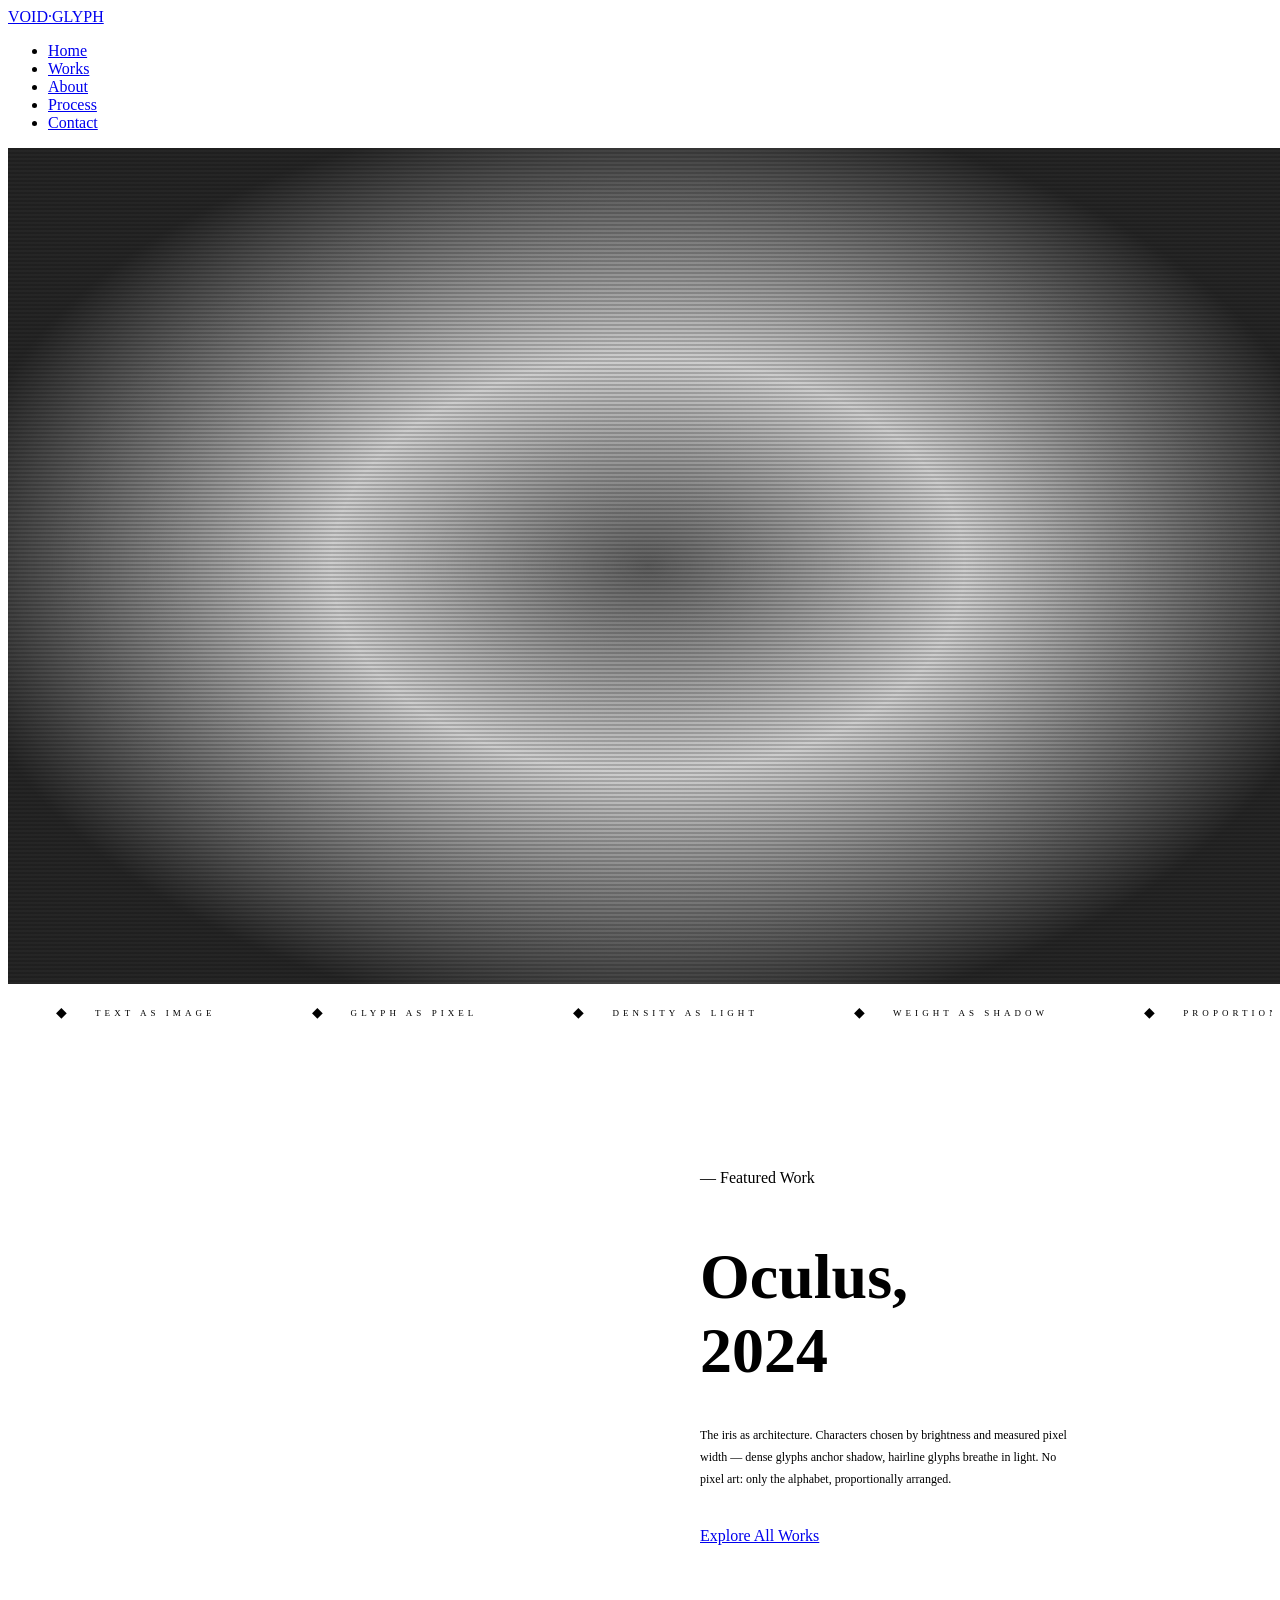
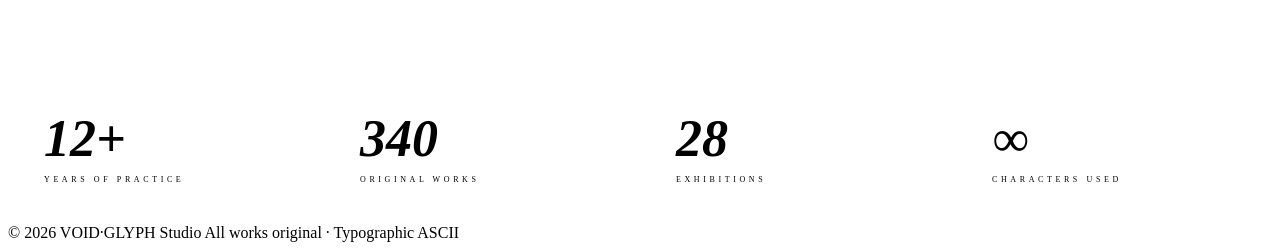
==== index.html @ e3c10da8 "feat: implement homepage with core Typographic-ASCII interface and entry point" ====
<!DOCTYPE html>
<html lang="en">
<head>
<meta charset="UTF-8">
<meta name="viewport" content="width=device-width, initial-scale=1.0">
<title>VOID∙GLYPH — Typographic ASCII Art</title>
<link rel="stylesheet" href="css/design.css">
<style>
/* ── Hero ─────────────────────────────────────────── */
#hero {
  position: relative;
  width: 100vw;
  height: calc(100vh - 64px);
  overflow: hidden;
  display: flex;
  align-items: center;
  justify-content: center;
}

#eye-canvas {
  position: absolute;
  inset: 0;
  font-size: 10.5px;
  line-height: 1.19;
  letter-spacing: 0.4px;
  color: #ccc6bb;
  opacity: 0;
  transition: opacity 1.4s ease;
  display: flex;
  align-items: flex-start;
  justify-content: flex-start;
  overflow: hidden;
}
#eye-canvas.ready { opacity: 1; }

/* Radial vignette so centre stays dark for text */
.vignette {
  position: absolute;
  inset: 0;
  background: radial-gradient(ellipse 55% 55% at 50% 50%,
    rgba(7,7,7,0.65) 0%,
    rgba(7,7,7,0.20) 45%,
    rgba(7,7,7,0.88) 100%);
  pointer-events: none;
  z-index: 2;
}

/* thin scan-line overlay for texture */
.scanlines {
  position: absolute;
  inset: 0;
  background: repeating-linear-gradient(
    0deg,
    transparent,
    transparent 2px,
    rgba(0,0,0,0.18) 2px,
    rgba(0,0,0,0.18) 4px
  );
  pointer-events: none;
  z-index: 3;
  mix-blend-mode: multiply;
}

.hero-overlay {
  position: relative;
  z-index: 10;
  text-align: center;
  pointer-events: none;
  padding: 0 24px;
}

.hero-eyebrow {
  font-size: 9px;
  letter-spacing: 0.6em;
  color: var(--accent);
  text-transform: uppercase;
  display: block;
  margin-bottom: 20px;
  opacity: 0;
  animation: fadeUp 0.9s 0.8s var(--ease-out) forwards;
}

.hero-title {
  font-family: var(--font-display);
  font-size: clamp(60px, 12vw, 148px);
  font-weight: 700;
  font-style: italic;
  color: var(--bright);
  line-height: 0.88;
  letter-spacing: -0.03em;
  opacity: 0;
  animation: fadeUp 1s 1s var(--ease-out) forwards;
  text-shadow: 0 0 80px rgba(191,170,136,0.2);
}

.hero-title em {
  font-weight: 300;
  color: var(--fg-muted);
}

.hero-rule {
  width: 1px;
  height: 48px;
  background: linear-gradient(to bottom, var(--accent), transparent);
  margin: 28px auto;
  opacity: 0;
  animation: fadeUp 0.8s 1.3s var(--ease-out) forwards;
}

.hero-sub {
  font-size: 9px;
  letter-spacing: 0.45em;
  color: var(--fg-dim);
  text-transform: uppercase;
  opacity: 0;
  animation: fadeUp 0.8s 1.4s var(--ease-out) forwards;
}

.hero-cta {
  margin-top: 40px;
  display: flex;
  gap: 16px;
  justify-content: center;
  pointer-events: all;
  opacity: 0;
  animation: fadeUp 0.8s 1.6s var(--ease-out) forwards;
}

/* scroll indicator */
.scroll-cue {
  position: absolute;
  bottom: 32px;
  left: 50%;
  transform: translateX(-50%);
  z-index: 10;
  display: flex;
  flex-direction: column;
  align-items: center;
  gap: 10px;
  opacity: 0;
  animation: fadeUp 0.8s 2.2s ease forwards;
}
.scroll-cue span {
  font-size: 8px;
  letter-spacing: 0.5em;
  color: var(--fg-dim);
  text-transform: uppercase;
}
.scroll-bar {
  width: 1px;
  height: 44px;
  background: linear-gradient(to bottom, var(--accent), transparent);
  animation: scrollPulse 2.2s infinite;
}
@keyframes scrollPulse {
  0%,100% { transform: scaleY(1); opacity: 0.5; }
  50% { transform: scaleY(1.3); opacity: 1; }
}

/* ── Manifesto strip ──────────────────────────────────── */
#manifesto {
  border-top: var(--border);
  border-bottom: var(--border);
  padding: 0;
  overflow: hidden;
  position: relative;
}
.marquee-wrap {
  display: flex;
  width: max-content;
  animation: marquee 28s linear infinite;
}
.marquee-wrap:hover { animation-play-state: paused; }
.marquee-item {
  white-space: nowrap;
  padding: 20px 48px;
  font-size: 9px;
  letter-spacing: 0.45em;
  color: var(--fg-dim);
  text-transform: uppercase;
  border-right: var(--border);
  display: flex;
  align-items: center;
  gap: 24px;
}
.marquee-dot { color: var(--red); font-size: 14px; }
@keyframes marquee {
  from { transform: translateX(0); }
  to   { transform: translateX(-50%); }
}

/* ── Featured preview ─────────────────────────────────── */
#featured {
  padding: 80px 48px;
  display: grid;
  grid-template-columns: 1fr 1fr;
  gap: 0;
  border-bottom: var(--border);
}
.featured-art {
  border-right: var(--border);
  padding: 48px;
  display: flex;
  align-items: center;
  justify-content: center;
  background: var(--bg2);
}
#feature-canvas {
  font-size: 7.5px;
  line-height: 1.16;
  letter-spacing: 0.6px;
  color: var(--fg);
  max-height: 420px;
  overflow: hidden;
}
.featured-content {
  padding: 48px 60px;
  display: flex;
  flex-direction: column;
  justify-content: center;
}
.featured-content .display {
  font-size: clamp(36px, 5vw, 64px);
  margin-bottom: 24px;
}
.featured-content p {
  font-size: 12px;
  line-height: 1.85;
  color: var(--fg-muted);
  max-width: 380px;
  margin-bottom: 36px;
}

/* ── Stats row ────────────────────────────────────────── */
#stats {
  display: grid;
  grid-template-columns: repeat(4, 1fr);
  border-bottom: var(--border);
}
.stat-cell {
  padding: 40px 36px;
  border-right: var(--border);
}
.stat-cell:last-child { border-right: none; }
.stat-num {
  font-family: var(--font-display);
  font-size: 52px;
  font-style: italic;
  font-weight: 700;
  color: var(--bright);
  display: block;
  line-height: 1;
}
.stat-lbl {
  font-size: 8px;
  letter-spacing: 0.45em;
  color: var(--fg-dim);
  text-transform: uppercase;
  display: block;
  margin-top: 10px;
}

/* ── Responsive ───────────────────────────────────────── */
@media (max-width: 900px) {
  #featured { grid-template-columns: 1fr; }
  .featured-art { border-right: none; border-bottom: var(--border); }
  .featured-content { padding: 40px 32px; }
  #stats { grid-template-columns: repeat(2, 1fr); }
  .stat-cell:nth-child(2) { border-right: none; }
}
@media (max-width: 480px) {
  .hero-cta { flex-direction: column; align-items: center; }
  #stats { grid-template-columns: 1fr 1fr; }
}
</style>
</head>
<body>

<!-- Cursor -->
<div id="cursor"></div>
<div id="cursor-trail"></div>

<!-- Nav -->
<nav id="nav">
  <a href="index.html" class="nav-logo">
    <div class="nav-logo-dot"></div>
    VOID∙GLYPH
  </a>
  <ul class="nav-links">
    <li><a href="index.html">Home</a></li>
    <li><a href="works.html">Works</a></li>
    <li><a href="about.html">About</a></li>
    <li><a href="process.html">Process</a></li>
    <li><a href="contact.html">Contact</a></li>
  </ul>
  <span class="nav-page-indicator" id="nav-indicator"></span>
</nav>

<div class="page-wrap">

  <!-- HERO -->
  <section id="hero">
    <pre id="eye-canvas" class="ascii-render"></pre>
    <div class="vignette"></div>
    <div class="scanlines"></div>

    <div class="hero-overlay">
      <span class="hero-eyebrow">Typographic ASCII Art Studio — Est. 2012</span>
      <h1 class="hero-title">
        Where<br>
        <em>Type</em><br>
        Sees
      </h1>
      <div class="hero-rule"></div>
      <div class="hero-sub">Proportional glyphs · Variable weight · Living text</div>
      <div class="hero-cta">
        <a href="works.html" class="btn"><span>View Works</span></a>
        <a href="about.html" class="btn"><span>About Artist</span></a>
      </div>
    </div>

    <div class="scroll-cue">
      <span>Scroll</span>
      <div class="scroll-bar"></div>
    </div>
  </section>

  <!-- MARQUEE -->
  <div id="manifesto" aria-hidden="true">
    <div class="marquee-wrap">
      <!-- duplicated for seamless loop -->
      <div class="marquee-item"><span class="marquee-dot">◆</span> Text as Image</div>
      <div class="marquee-item"><span class="marquee-dot">◆</span> Glyph as Pixel</div>
      <div class="marquee-item"><span class="marquee-dot">◆</span> Density as Light</div>
      <div class="marquee-item"><span class="marquee-dot">◆</span> Weight as Shadow</div>
      <div class="marquee-item"><span class="marquee-dot">◆</span> Proportion as Precision</div>
      <div class="marquee-item"><span class="marquee-dot">◆</span> Language as Form</div>
      <div class="marquee-item"><span class="marquee-dot">◆</span> Text as Image</div>
      <div class="marquee-item"><span class="marquee-dot">◆</span> Glyph as Pixel</div>
      <div class="marquee-item"><span class="marquee-dot">◆</span> Density as Light</div>
      <div class="marquee-item"><span class="marquee-dot">◆</span> Weight as Shadow</div>
      <div class="marquee-item"><span class="marquee-dot">◆</span> Proportion as Precision</div>
      <div class="marquee-item"><span class="marquee-dot">◆</span> Language as Form</div>
    </div>
  </div>

  <!-- FEATURED WORK -->
  <section id="featured">
    <div class="featured-art fade-up">
      <pre id="feature-canvas" class="ascii-render"></pre>
    </div>
    <div class="featured-content fade-up">
      <span class="label">— Featured Work</span>
      <h2 class="display">Oculus,<br>2024</h2>
      <p>The iris as architecture. Characters chosen by brightness and measured pixel width — dense glyphs anchor shadow, hairline glyphs breathe in light. No pixel art: only the alphabet, proportionally arranged.</p>
      <a href="works.html" class="btn"><span>Explore All Works</span></a>
    </div>
  </section>

  <!-- STATS -->
  <div id="stats">
    <div class="stat-cell fade-up">
      <span class="stat-num">12+</span>
      <span class="stat-lbl">Years of Practice</span>
    </div>
    <div class="stat-cell fade-up" style="animation-delay:0.1s">
      <span class="stat-num">340</span>
      <span class="stat-lbl">Original Works</span>
    </div>
    <div class="stat-cell fade-up" style="animation-delay:0.2s">
      <span class="stat-num">28</span>
      <span class="stat-lbl">Exhibitions</span>
    </div>
    <div class="stat-cell fade-up" style="animation-delay:0.3s">
      <span class="stat-num">∞</span>
      <span class="stat-lbl">Characters Used</span>
    </div>
  </div>

  <!-- Footer -->
  <footer id="footer">
    <span>© 2026 VOID∙GLYPH Studio</span>
    <span>All works original · Typographic ASCII</span>
  </footer>

</div><!-- /page-wrap -->

<script src="js/ascii-engine.js"></script>
<script src="js/shared.js"></script>
<script>
// ── Hero eye ──────────────────────────────────────────────
(function() {
  const el = document.getElementById('eye-canvas');
  const CW = 8.9, CH = 12.5; // approx char cell in px at 10.5px IBM Plex Mono
  let cols, rows, stopFn;

  function resize() {
    cols = Math.ceil(window.innerWidth / CW);
    rows = Math.ceil((window.innerHeight - 64) / CH);
  }
  resize();

  // start when page is ready
  requestAnimationFrame(() => {
    el.classList.add('ready');
    stopFn = ASCII.animate(el, ASCII.sceneEye, cols, rows, 0.9);
  });

  let resizeT;
  window.addEventListener('resize', () => {
    clearTimeout(resizeT);
    resizeT = setTimeout(() => {
      if (stopFn) stopFn();
      resize();
      stopFn = ASCII.animate(el, ASCII.sceneEye, cols, rows, 0.9);
    }, 200);
  });

  // pause when scrolled away
  const obs = new IntersectionObserver(([e]) => {
    if (!e.isIntersecting && stopFn) { stopFn(); stopFn=null; }
    else if (e.isIntersecting && !stopFn) {
      stopFn = ASCII.animate(el, ASCII.sceneEye, cols, rows, 0.9);
    }
  }, { threshold: 0.05 });
  obs.observe(document.getElementById('hero'));
})();

// ── Featured preview (static, cascade) ───────────────────
(function() {
  const el = document.getElementById('feature-canvas');
  ASCII.whenVisible(el, () => {
    ASCII.animate(el, ASCII.sceneEye, 52, 34, 0.8);
  });
})();
</script>
</body>
</html>
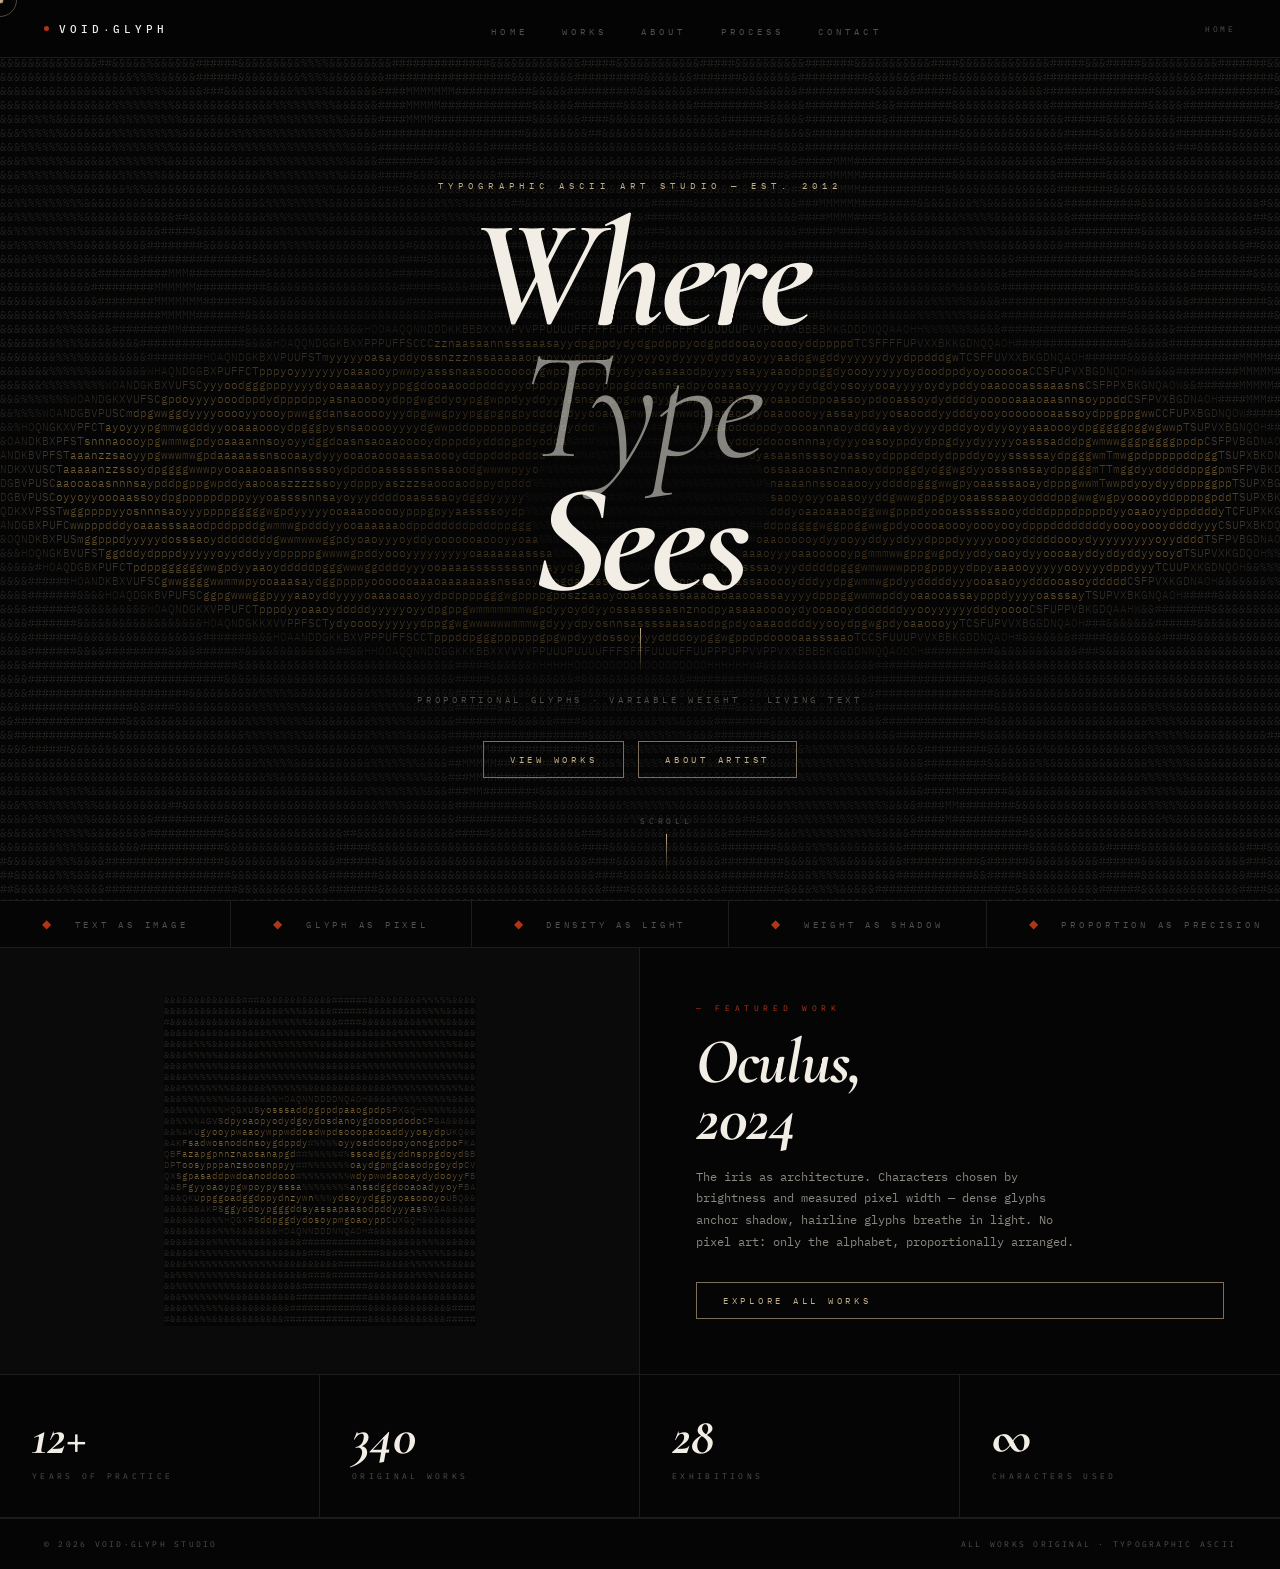
==== commit f4d03df2: "The new version renders ASCII art directly onto HTML5 Canvas using ctx.fillText() per character." ====
--- a/index.html
+++ b/index.html
@@ -3,436 +3,1350 @@
 <head>
 <meta charset="UTF-8">
 <meta name="viewport" content="width=device-width, initial-scale=1.0">
-<title>VOID∙GLYPH — Typographic ASCII Art</title>
-<link rel="stylesheet" href="css/design.css">
+<title>VOID∙GLYPH — Where Type Sees</title>
+<link rel="preconnect" href="https://fonts.googleapis.com">
+<link rel="stylesheet" href="https://fonts.googleapis.com/css2?family=Cormorant+Garamond:ital,wght@0,300;0,400;0,600;0,700;1,300;1,400;1,600;1,700&family=IBM+Plex+Mono:ital,wght@0,300;0,400;0,500;1,300;1,400&display=swap">
+
 <style>
-/* ── Hero ─────────────────────────────────────────── */
+/* ══════════════════════════════════════════════
+   DESIGN TOKENS
+══════════════════════════════════════════════ */
+:root {
+  --bg:        #050505;
+  --bg2:       #0a0a0a;
+  --fg:        #e0dbd0;
+  --fg-dim:    #52504c;
+  --fg-muted:  #8c8880;
+  --accent:    #c4af8c;
+  --accent2:   #7c6e58;
+  --bright:    #f2ede5;
+  --red:       #b03418;
+  --border:    1px solid #1c1c1c;
+  --ease:      cubic-bezier(0.16,1,0.3,1);
+  --font-d:    'Cormorant Garamond', Georgia, serif;
+  --font-m:    'IBM Plex Mono', 'Courier New', monospace;
+}
+
+/* ══════════════════════════════════════════════
+   RESET
+══════════════════════════════════════════════ */
+*, *::before, *::after { margin:0; padding:0; box-sizing:border-box; }
+html { font-size:16px; scroll-behavior:smooth; }
+body {
+  background: var(--bg);
+  color: var(--fg);
+  font-family: var(--font-m);
+  overflow-x: hidden;
+  cursor: none;
+  -webkit-font-smoothing: antialiased;
+}
+a { color:inherit; text-decoration:none; }
+::selection { background:var(--accent2); color:var(--bright); }
+::-webkit-scrollbar { width:2px; }
+::-webkit-scrollbar-thumb { background:var(--fg-dim); }
+
+/* ══════════════════════════════════════════════
+   CURSOR
+══════════════════════════════════════════════ */
+#cur {
+  position: fixed; z-index:9999;
+  width:7px; height:7px;
+  background: var(--accent);
+  border-radius:50%;
+  pointer-events:none;
+  transform:translate(-50%,-50%);
+  mix-blend-mode: difference;
+  transition: width .18s var(--ease), height .18s var(--ease);
+}
+#cur.big { width:30px; height:30px; }
+#cur-ring {
+  position:fixed; z-index:9998;
+  width:34px; height:34px;
+  border:1px solid rgba(196,175,140,.4);
+  border-radius:50%;
+  pointer-events:none;
+  transform:translate(-50%,-50%);
+}
+
+/* ══════════════════════════════════════════════
+   NAVIGATION
+══════════════════════════════════════════════ */
+#nav {
+  position: fixed; top:0; left:0; right:0; z-index:200;
+  height: 58px;
+  display: flex; align-items:center; justify-content:space-between;
+  padding: 0 44px;
+  border-bottom: var(--border);
+  background: rgba(5,5,5,.95);
+  backdrop-filter: blur(16px);
+  -webkit-backdrop-filter: blur(16px);
+}
+.nav-brand {
+  display:flex; align-items:center; gap:10px;
+  font-family:var(--font-m); font-size:10.5px; font-weight:500;
+  letter-spacing:.38em; color:var(--bright); text-transform:uppercase;
+  cursor:none;
+}
+.nav-dot {
+  width:5px; height:5px; background:var(--red); border-radius:50%;
+  animation: blink 2.4s ease-in-out infinite;
+}
+@keyframes blink { 0%,100%{opacity:1} 50%{opacity:.3} }
+
+.nav-links { display:flex; gap:34px; list-style:none; }
+.nav-links a {
+  font-size:8.5px; letter-spacing:.48em; color:var(--fg-dim);
+  text-transform:uppercase; cursor:none; transition:color .25s;
+  position:relative; padding-bottom:2px;
+}
+.nav-links a::after {
+  content:''; position:absolute; bottom:0; left:0; right:0;
+  height:1px; background:var(--accent);
+  transform:scaleX(0); transform-origin:left;
+  transition:transform .3s var(--ease);
+}
+.nav-links a:hover { color:var(--accent); }
+.nav-links a:hover::after { transform:scaleX(1); }
+.nav-links a.active { color:var(--fg); }
+.nav-links a.active::after { transform:scaleX(1); background:var(--red); }
+#nav-ind {
+  font-size:8px; letter-spacing:.35em; color:var(--fg-dim);
+  text-transform:uppercase;
+}
+
+/* ══════════════════════════════════════════════
+   PAGE SYSTEM
+══════════════════════════════════════════════ */
+.page { display:none; padding-top:58px; }
+.page.active {
+  display:block;
+  animation: pgIn .5s var(--ease) both;
+}
+@keyframes pgIn { from{opacity:0;transform:translateY(12px)} to{opacity:1;transform:none} }
+
+/* ══════════════════════════════════════════════
+   SHARED COMPONENTS
+══════════════════════════════════════════════ */
+.lbl {
+  font-size:8px; letter-spacing:.58em; color:var(--red);
+  text-transform:uppercase; display:block; margin-bottom:20px;
+}
+.disp {
+  font-family:var(--font-d); font-weight:700; font-style:italic;
+  color:var(--bright); line-height:.9; letter-spacing:-.02em;
+}
+.btn {
+  display:inline-flex; align-items:center;
+  font-family:var(--font-m); font-size:8.5px; letter-spacing:.44em;
+  text-transform:uppercase; color:var(--accent);
+  border:1px solid var(--accent2); padding:12px 26px;
+  cursor:none; position:relative; overflow:hidden; transition:color .35s;
+}
+.btn::before {
+  content:''; position:absolute; inset:0; background:var(--accent);
+  transform:translateX(-101%); transition:transform .38s var(--ease);
+}
+.btn:hover { color:var(--bg); }
+.btn:hover::before { transform:translateX(0); }
+.btn span { position:relative; z-index:1; }
+
+/* fade-up */
+.fu { opacity:0; transform:translateY(20px); transition:opacity .7s var(--ease), transform .7s var(--ease); }
+.fu.in { opacity:1; transform:none; }
+
+/* footer */
+.ft {
+  border-top:var(--border); padding:20px 44px;
+  display:flex; justify-content:space-between; align-items:center;
+}
+.ft span { font-size:8px; letter-spacing:.28em; color:var(--fg-dim); text-transform:uppercase; }
+
+/* ══════════════════════════════════════════════
+   HOME — HERO (CANVAS ASCII)
+══════════════════════════════════════════════ */
 #hero {
-  position: relative;
-  width: 100vw;
-  height: calc(100vh - 64px);
-  overflow: hidden;
-  display: flex;
-  align-items: center;
-  justify-content: center;
-}
-
-#eye-canvas {
-  position: absolute;
-  inset: 0;
-  font-size: 10.5px;
-  line-height: 1.19;
-  letter-spacing: 0.4px;
-  color: #ccc6bb;
-  opacity: 0;
-  transition: opacity 1.4s ease;
-  display: flex;
-  align-items: flex-start;
-  justify-content: flex-start;
-  overflow: hidden;
-}
-#eye-canvas.ready { opacity: 1; }
-
-/* Radial vignette so centre stays dark for text */
-.vignette {
-  position: absolute;
-  inset: 0;
-  background: radial-gradient(ellipse 55% 55% at 50% 50%,
-    rgba(7,7,7,0.65) 0%,
-    rgba(7,7,7,0.20) 45%,
-    rgba(7,7,7,0.88) 100%);
-  pointer-events: none;
-  z-index: 2;
-}
-
-/* thin scan-line overlay for texture */
-.scanlines {
-  position: absolute;
-  inset: 0;
-  background: repeating-linear-gradient(
-    0deg,
-    transparent,
-    transparent 2px,
-    rgba(0,0,0,0.18) 2px,
-    rgba(0,0,0,0.18) 4px
+  position:relative;
+  width:100vw;
+  height:calc(100vh - 58px);
+  overflow:hidden;
+  background:var(--bg);
+}
+
+/* The canvas fills the entire hero */
+#ascii-bg {
+  position:absolute;
+  top:0; left:0;
+  display:block;
+  width:100%;
+  height:100%;
+  /* keep crisp pixel rendering */
+  image-rendering: pixelated;
+}
+
+/* Central text overlay — sits on top of canvas */
+.hero-center {
+  position:absolute;
+  inset:0;
+  display:flex;
+  flex-direction:column;
+  align-items:center;
+  justify-content:center;
+  z-index:10;
+  pointer-events:none;
+  text-align:center;
+  padding:0 40px;
+}
+
+/* Dark halo behind title so it always reads */
+.hero-halo {
+  position:absolute;
+  inset:0;
+  background: radial-gradient(
+    ellipse 48% 52% at 50% 50%,
+    rgba(5,5,5,.72) 0%,
+    rgba(5,5,5,.35) 50%,
+    transparent 100%
   );
-  pointer-events: none;
-  z-index: 3;
-  mix-blend-mode: multiply;
-}
-
-.hero-overlay {
-  position: relative;
-  z-index: 10;
-  text-align: center;
-  pointer-events: none;
-  padding: 0 24px;
+  pointer-events:none;
+  z-index:5;
 }
 
 .hero-eyebrow {
-  font-size: 9px;
-  letter-spacing: 0.6em;
-  color: var(--accent);
-  text-transform: uppercase;
-  display: block;
-  margin-bottom: 20px;
-  opacity: 0;
-  animation: fadeUp 0.9s 0.8s var(--ease-out) forwards;
-}
-
+  font-size:8.5px; letter-spacing:.6em; color:var(--accent);
+  text-transform:uppercase; margin-bottom:18px;
+  opacity:0; animation:riseIn .8s .7s var(--ease) forwards;
+}
 .hero-title {
-  font-family: var(--font-display);
-  font-size: clamp(60px, 12vw, 148px);
-  font-weight: 700;
-  font-style: italic;
-  color: var(--bright);
-  line-height: 0.88;
-  letter-spacing: -0.03em;
-  opacity: 0;
-  animation: fadeUp 1s 1s var(--ease-out) forwards;
-  text-shadow: 0 0 80px rgba(191,170,136,0.2);
-}
-
-.hero-title em {
-  font-weight: 300;
-  color: var(--fg-muted);
-}
-
-.hero-rule {
-  width: 1px;
-  height: 48px;
-  background: linear-gradient(to bottom, var(--accent), transparent);
-  margin: 28px auto;
-  opacity: 0;
-  animation: fadeUp 0.8s 1.3s var(--ease-out) forwards;
-}
-
+  font-family:var(--font-d);
+  font-size:clamp(64px,12vw,156px);
+  font-weight:700; font-style:italic;
+  color:var(--bright);
+  line-height:.86; letter-spacing:-.03em;
+  opacity:0; animation:riseIn .95s .95s var(--ease) forwards;
+}
+.hero-title em { font-weight:300; color:rgba(240,236,228,.55); }
+.hero-divider {
+  width:1px; height:44px;
+  background:linear-gradient(to bottom, var(--accent), transparent);
+  margin:22px auto;
+  opacity:0; animation:riseIn .7s 1.25s var(--ease) forwards;
+}
 .hero-sub {
-  font-size: 9px;
-  letter-spacing: 0.45em;
-  color: var(--fg-dim);
-  text-transform: uppercase;
-  opacity: 0;
-  animation: fadeUp 0.8s 1.4s var(--ease-out) forwards;
-}
-
+  font-size:8.5px; letter-spacing:.44em; color:var(--fg-dim);
+  text-transform:uppercase;
+  opacity:0; animation:riseIn .7s 1.35s var(--ease) forwards;
+}
 .hero-cta {
-  margin-top: 40px;
-  display: flex;
-  gap: 16px;
-  justify-content: center;
-  pointer-events: all;
-  opacity: 0;
-  animation: fadeUp 0.8s 1.6s var(--ease-out) forwards;
-}
-
-/* scroll indicator */
+  margin-top:36px; display:flex; gap:14px; pointer-events:all;
+  opacity:0; animation:riseIn .7s 1.55s var(--ease) forwards;
+}
+
+@keyframes riseIn {
+  from { opacity:0; transform:translateY(18px); }
+  to   { opacity:1; transform:none; }
+}
+
+/* scroll cue */
 .scroll-cue {
-  position: absolute;
-  bottom: 32px;
-  left: 50%;
-  transform: translateX(-50%);
-  z-index: 10;
-  display: flex;
-  flex-direction: column;
-  align-items: center;
-  gap: 10px;
-  opacity: 0;
-  animation: fadeUp 0.8s 2.2s ease forwards;
-}
-.scroll-cue span {
-  font-size: 8px;
-  letter-spacing: 0.5em;
-  color: var(--fg-dim);
-  text-transform: uppercase;
-}
-.scroll-bar {
-  width: 1px;
-  height: 44px;
-  background: linear-gradient(to bottom, var(--accent), transparent);
-  animation: scrollPulse 2.2s infinite;
-}
-@keyframes scrollPulse {
-  0%,100% { transform: scaleY(1); opacity: 0.5; }
-  50% { transform: scaleY(1.3); opacity: 1; }
-}
-
-/* ── Manifesto strip ──────────────────────────────────── */
-#manifesto {
-  border-top: var(--border);
-  border-bottom: var(--border);
-  padding: 0;
-  overflow: hidden;
-  position: relative;
-}
+  position:absolute; bottom:28px; left:50%;
+  transform:translateX(-50%);
+  z-index:10; display:flex; flex-direction:column;
+  align-items:center; gap:8px;
+  opacity:0; animation:riseIn .7s 2s var(--ease) forwards;
+}
+.scroll-cue span { font-size:7.5px; letter-spacing:.5em; color:var(--fg-dim); text-transform:uppercase; }
+.scroll-line {
+  width:1px; height:38px;
+  background:linear-gradient(to bottom, var(--accent), transparent);
+  animation:scPulse 2s infinite;
+}
+@keyframes scPulse { 0%,100%{opacity:.4;transform:scaleY(1)} 50%{opacity:1;transform:scaleY(1.25)} }
+
+/* ══════════════════════════════════════════════
+   HOME — MARQUEE
+══════════════════════════════════════════════ */
 .marquee-wrap {
-  display: flex;
-  width: max-content;
-  animation: marquee 28s linear infinite;
-}
-.marquee-wrap:hover { animation-play-state: paused; }
-.marquee-item {
-  white-space: nowrap;
-  padding: 20px 48px;
-  font-size: 9px;
-  letter-spacing: 0.45em;
-  color: var(--fg-dim);
-  text-transform: uppercase;
-  border-right: var(--border);
-  display: flex;
-  align-items: center;
-  gap: 24px;
-}
-.marquee-dot { color: var(--red); font-size: 14px; }
-@keyframes marquee {
-  from { transform: translateX(0); }
-  to   { transform: translateX(-50%); }
-}
-
-/* ── Featured preview ─────────────────────────────────── */
-#featured {
-  padding: 80px 48px;
-  display: grid;
-  grid-template-columns: 1fr 1fr;
-  gap: 0;
-  border-bottom: var(--border);
-}
-.featured-art {
-  border-right: var(--border);
-  padding: 48px;
-  display: flex;
-  align-items: center;
-  justify-content: center;
-  background: var(--bg2);
-}
-#feature-canvas {
-  font-size: 7.5px;
-  line-height: 1.16;
-  letter-spacing: 0.6px;
-  color: var(--fg);
-  max-height: 420px;
-  overflow: hidden;
-}
-.featured-content {
-  padding: 48px 60px;
-  display: flex;
-  flex-direction: column;
-  justify-content: center;
-}
-.featured-content .display {
-  font-size: clamp(36px, 5vw, 64px);
-  margin-bottom: 24px;
-}
-.featured-content p {
-  font-size: 12px;
-  line-height: 1.85;
-  color: var(--fg-muted);
-  max-width: 380px;
-  margin-bottom: 36px;
-}
-
-/* ── Stats row ────────────────────────────────────────── */
-#stats {
-  display: grid;
-  grid-template-columns: repeat(4, 1fr);
-  border-bottom: var(--border);
-}
-.stat-cell {
-  padding: 40px 36px;
-  border-right: var(--border);
-}
-.stat-cell:last-child { border-right: none; }
-.stat-num {
-  font-family: var(--font-display);
-  font-size: 52px;
-  font-style: italic;
-  font-weight: 700;
-  color: var(--bright);
-  display: block;
-  line-height: 1;
-}
-.stat-lbl {
-  font-size: 8px;
-  letter-spacing: 0.45em;
-  color: var(--fg-dim);
-  text-transform: uppercase;
-  display: block;
-  margin-top: 10px;
-}
-
-/* ── Responsive ───────────────────────────────────────── */
-@media (max-width: 900px) {
-  #featured { grid-template-columns: 1fr; }
-  .featured-art { border-right: none; border-bottom: var(--border); }
-  .featured-content { padding: 40px 32px; }
-  #stats { grid-template-columns: repeat(2, 1fr); }
-  .stat-cell:nth-child(2) { border-right: none; }
-}
-@media (max-width: 480px) {
-  .hero-cta { flex-direction: column; align-items: center; }
-  #stats { grid-template-columns: 1fr 1fr; }
+  border-top:var(--border); border-bottom:var(--border);
+  overflow:hidden; user-select:none;
+}
+.marquee-track {
+  display:flex; width:max-content;
+  animation:mq 28s linear infinite;
+}
+.marquee-track:hover { animation-play-state:paused; }
+.mq-item {
+  white-space:nowrap; padding:17px 42px;
+  font-size:8.5px; letter-spacing:.44em; color:var(--fg-dim);
+  text-transform:uppercase; border-right:var(--border);
+  display:flex; align-items:center; gap:20px;
+}
+.mq-bullet { color:var(--red); font-size:12px; line-height:1; }
+@keyframes mq { from{transform:translateX(0)} to{transform:translateX(-50%)} }
+
+/* ══════════════════════════════════════════════
+   HOME — FEATURED + STATS
+══════════════════════════════════════════════ */
+.feat-grid {
+  display:grid; grid-template-columns:1fr 1fr;
+  border-bottom:var(--border);
+}
+.feat-canvas-wrap {
+  border-right:var(--border); background:var(--bg2);
+  display:flex; align-items:center; justify-content:center;
+  padding:48px; overflow:hidden;
+}
+#feat-canvas { display:block; }
+.feat-content {
+  padding:52px 56px;
+  display:flex; flex-direction:column; justify-content:center;
+}
+.feat-content .disp { font-size:clamp(36px,5vw,66px); margin-bottom:20px; }
+.feat-content p { font-size:11.5px; line-height:1.88; color:var(--fg-muted); max-width:380px; margin-bottom:30px; }
+
+.stats-row { display:grid; grid-template-columns:repeat(4,1fr); border-bottom:var(--border); }
+.stat { padding:36px 32px; border-right:var(--border); }
+.stat:last-child { border-right:none; }
+.stat-n { font-family:var(--font-d); font-size:52px; font-style:italic; font-weight:700; color:var(--bright); display:block; line-height:1; }
+.stat-l { font-size:7.5px; letter-spacing:.44em; color:var(--fg-dim); text-transform:uppercase; display:block; margin-top:8px; }
+
+/* ══════════════════════════════════════════════
+   WORKS PAGE
+══════════════════════════════════════════════ */
+.works-hdr {
+  padding:64px 44px 52px; border-bottom:var(--border);
+  display:grid; grid-template-columns:1fr auto; align-items:end; gap:32px;
+}
+.works-hdr h1 { font-family:var(--font-d); font-size:clamp(44px,8vw,108px); font-weight:700; font-style:italic; color:var(--bright); line-height:.9; }
+.works-hdr p { font-size:9.5px; line-height:1.9; color:var(--fg-dim); text-align:right; letter-spacing:.15em; }
+
+.filter-row {
+  padding:15px 44px; border-bottom:var(--border);
+  display:flex; align-items:center; gap:26px; overflow-x:auto;
+}
+.filter-row span { font-size:7.5px; letter-spacing:.5em; color:var(--fg-dim); text-transform:uppercase; }
+.fbtn {
+  font-family:var(--font-m); font-size:8px; letter-spacing:.28em; text-transform:uppercase;
+  color:var(--fg-dim); background:none; border:none; border-bottom:1px solid transparent;
+  cursor:none; padding:3px 0; transition:all .25s; white-space:nowrap;
+}
+.fbtn:hover { color:var(--accent); }
+.fbtn.on { color:var(--bright); border-bottom-color:var(--red); }
+
+.works-grid { display:grid; grid-template-columns:repeat(3,1fr); border-left:var(--border); }
+.wcard {
+  border-right:var(--border); border-bottom:var(--border);
+  position:relative; overflow:hidden; background:var(--bg2);
+  cursor:none; aspect-ratio:4/5;
+  display:flex; flex-direction:column;
+}
+.wcard.wide { grid-column:span 2; aspect-ratio:8/5; }
+.wcard::before {
+  content:''; position:absolute; inset:0;
+  background:var(--bg); opacity:0;
+  transition:opacity .38s; z-index:2;
+}
+.wcard:hover::before { opacity:.52; }
+.wcard:hover .wcard-info { opacity:1; transform:translateY(0); }
+.wcard:hover .wcard-canvas-wrap { filter:brightness(.55); }
+
+.wcard-canvas-wrap {
+  flex:1; overflow:hidden; display:flex;
+  align-items:center; justify-content:center;
+  padding:12px; transition:filter .38s;
+}
+.wcard-canvas-wrap canvas { display:block; }
+
+.wcard-info {
+  position:absolute; bottom:0; left:0; right:0;
+  padding:52px 24px 20px;
+  opacity:0; transform:translateY(8px);
+  transition:all .38s var(--ease); z-index:3;
+  background:linear-gradient(to top, rgba(5,5,5,.97) 0%, rgba(5,5,5,.55) 60%, transparent 100%);
+}
+.wcard-num { font-size:7.5px; letter-spacing:.5em; color:var(--red); display:block; margin-bottom:4px; }
+.wcard-title { font-family:var(--font-d); font-size:22px; font-weight:700; font-style:italic; color:var(--bright); display:block; margin-bottom:3px; }
+.wcard-year { font-size:7.5px; letter-spacing:.38em; color:var(--fg-muted); display:block; margin-bottom:7px; }
+.wcard-med { font-size:7.5px; letter-spacing:.18em; color:var(--fg-dim); display:block; }
+.wcard-arrow {
+  position:absolute; top:20px; right:20px; font-size:15px;
+  color:var(--accent); opacity:0; z-index:3;
+  transform:translate(-4px,4px); transition:all .32s var(--ease);
+}
+.wcard:hover .wcard-arrow { opacity:1; transform:translate(0,0); }
+.wcard-tag {
+  position:absolute; top:16px; left:16px; z-index:4;
+  font-size:6.5px; letter-spacing:.38em; color:var(--red);
+  border:1px solid var(--red); padding:3px 9px; text-transform:uppercase;
+}
+
+/* ══════════════════════════════════════════════
+   ABOUT PAGE
+══════════════════════════════════════════════ */
+.about-split { display:grid; grid-template-columns:1fr 1fr; min-height:calc(100vh - 58px); border-bottom:var(--border); }
+.about-left {
+  border-right:var(--border); background:var(--bg2);
+  display:flex; align-items:center; justify-content:center;
+  padding:48px; position:relative; overflow:hidden;
+}
+.about-left::after {
+  content:''; position:absolute; inset:0;
+  background:radial-gradient(ellipse 68% 68% at 50% 50%, transparent 50%, rgba(5,5,5,.68) 100%);
+  pointer-events:none;
+}
+#portrait-canvas { display:block; }
+.about-right { padding:64px 54px; display:flex; flex-direction:column; justify-content:center; }
+.about-right h1 { font-family:var(--font-d); font-size:clamp(38px,5.5vw,76px); font-weight:700; font-style:italic; color:var(--bright); line-height:.92; margin-bottom:24px; }
+.about-right .lead { font-size:12px; line-height:1.88; color:var(--fg-muted); max-width:400px; margin-bottom:16px; }
+.about-right .lead strong { color:var(--accent); font-weight:400; }
+.pullquote { margin:28px 0; padding-left:16px; border-left:2px solid var(--red); }
+.pullquote blockquote { font-family:var(--font-d); font-size:19px; font-style:italic; color:var(--bright); line-height:1.5; }
+.pullquote cite { font-size:8px; letter-spacing:.32em; color:var(--fg-dim); text-transform:uppercase; font-style:normal; display:block; margin-top:10px; }
+
+.cv-grid { padding:72px 44px; border-bottom:var(--border); display:grid; grid-template-columns:200px 1fr; gap:52px; }
+.cv-grid h2 { font-family:var(--font-d); font-size:36px; font-weight:700; font-style:italic; color:var(--bright); position:sticky; top:74px; align-self:start; }
+.tl-item { display:grid; grid-template-columns:72px 1fr; gap:24px; padding:24px 0; border-top:var(--border); }
+.tl-yr { font-size:9.5px; letter-spacing:.18em; color:var(--red); padding-top:2px; }
+.tl-body h3 { font-family:var(--font-d); font-size:17px; font-style:italic; color:var(--bright); margin-bottom:5px; }
+.tl-body p { font-size:10.5px; line-height:1.72; color:var(--fg-dim); }
+
+.skills-row { display:grid; grid-template-columns:repeat(4,1fr); border-bottom:var(--border); }
+.sk { padding:36px 28px; border-right:var(--border); }
+.sk:last-child { border-right:none; }
+.sk-name { font-family:var(--font-d); font-size:20px; font-style:italic; color:var(--bright); display:block; margin-bottom:13px; }
+.sk-track { height:1px; background:var(--fg-dim); position:relative; margin-bottom:8px; }
+.sk-fill { position:absolute; top:0; left:0; height:1px; background:var(--accent); width:0; transition:width 1.1s var(--ease); }
+.sk.in .sk-fill { width:var(--w); }
+.sk-pct { font-size:7.5px; letter-spacing:.28em; color:var(--fg-dim); }
+
+/* ══════════════════════════════════════════════
+   PROCESS PAGE
+══════════════════════════════════════════════ */
+.proc-hdr { padding:64px 44px 52px; border-bottom:var(--border); display:grid; grid-template-columns:1fr 1fr; gap:52px; align-items:end; }
+.proc-hdr h1 { font-family:var(--font-d); font-size:clamp(48px,8vw,108px); font-weight:700; font-style:italic; color:var(--bright); line-height:.88; }
+.proc-hdr-r { display:flex; flex-direction:column; justify-content:flex-end; gap:16px; }
+.proc-hdr-r p { font-size:11.5px; line-height:1.88; color:var(--fg-muted); max-width:350px; }
+
+.demo-row { border-bottom:var(--border); display:grid; grid-template-columns:repeat(3,1fr); }
+.demo-cell { border-right:var(--border); padding:28px 26px; display:flex; flex-direction:column; gap:12px; }
+.demo-cell:last-child { border-right:none; }
+.demo-lbl { font-size:7.5px; letter-spacing:.46em; color:var(--accent); text-transform:uppercase; border-bottom:var(--border); padding-bottom:9px; }
+.demo-cell canvas { display:block; }
+
+.step-list { }
+.step { display:grid; grid-template-columns:100px 1fr 400px; border-bottom:var(--border); min-height:210px; }
+.step-n { border-right:var(--border); display:flex; align-items:flex-start; padding:40px 0 40px 30px; }
+.step-n span { font-family:var(--font-d); font-size:62px; font-weight:700; font-style:italic; color:var(--bg2); line-height:1; -webkit-text-stroke:1px var(--fg-dim); }
+.step-body { padding:40px 40px 40px 34px; border-right:var(--border); }
+.step-body h2 { font-family:var(--font-d); font-size:27px; font-weight:700; font-style:italic; color:var(--bright); margin-bottom:13px; line-height:1.1; }
+.step-body p { font-size:11.5px; line-height:1.85; color:var(--fg-muted); max-width:380px; margin-bottom:10px; }
+.step-body .detail { font-size:7.5px; letter-spacing:.18em; color:var(--fg-dim); margin-top:16px; }
+.step-art { display:flex; align-items:center; justify-content:center; padding:20px; background:var(--bg2); }
+.step-art canvas { display:block; }
+
+.char-sec { padding:64px 44px; border-bottom:var(--border); }
+.char-sec h2 { font-family:var(--font-d); font-size:36px; font-style:italic; font-weight:700; color:var(--bright); margin-bottom:40px; }
+.char-scale-row { display:flex; border:var(--border); overflow:hidden; margin-bottom:18px; }
+.char-sw { flex:1; text-align:center; padding:10px 2px; font-family:var(--font-m); font-size:11px; }
+.dens-lbl { display:flex; justify-content:space-between; font-size:7.5px; letter-spacing:.32em; color:var(--fg-dim); text-transform:uppercase; }
+
+/* ══════════════════════════════════════════════
+   CONTACT PAGE
+══════════════════════════════════════════════ */
+.contact-grid { display:grid; grid-template-columns:1fr 1fr; border-bottom:var(--border); min-height:calc(100vh - 58px - 45px); }
+.contact-left {
+  border-right:var(--border); position:relative; overflow:hidden;
+  display:flex; flex-direction:column; justify-content:flex-end; padding:52px 46px;
+}
+#cbg-canvas { position:absolute; inset:0; display:block; width:100%; height:100%; }
+.contact-left::after {
+  content:''; position:absolute; inset:0;
+  background:linear-gradient(to top, rgba(5,5,5,.96) 0%, rgba(5,5,5,.18) 55%, rgba(5,5,5,.6) 100%);
+  pointer-events:none;
+}
+.contact-txt { position:relative; z-index:2; }
+.contact-txt h1 { font-family:var(--font-d); font-size:clamp(44px,6.5vw,92px); font-weight:700; font-style:italic; color:var(--bright); line-height:.88; margin-bottom:20px; }
+.contact-txt p { font-size:10.5px; line-height:1.85; color:var(--fg-muted); max-width:330px; }
+
+.contact-right { padding:64px 52px; display:flex; flex-direction:column; justify-content:center; background:var(--bg2); }
+.field { display:flex; flex-direction:column; gap:7px; margin-bottom:17px; }
+.field label { font-size:7.5px; letter-spacing:.44em; color:var(--fg-dim); text-transform:uppercase; }
+.field input, .field textarea, .field select {
+  background:var(--bg); border:var(--border); color:var(--fg);
+  font-family:var(--font-m); font-size:11.5px; padding:12px 14px;
+  outline:none; transition:border-color .25s; resize:none; -webkit-appearance:none;
+}
+.field input:focus, .field textarea:focus, .field select:focus { border-color:var(--accent); }
+.field textarea { min-height:106px; }
+.field select { cursor:none; color:var(--fg-muted); }
+.field select option { background:var(--bg); }
+.frow { display:grid; grid-template-columns:1fr 1fr; gap:16px; }
+.form-foot { margin-top:6px; display:flex; align-items:center; justify-content:space-between; gap:16px; }
+.form-note { font-size:8.5px; letter-spacing:.16em; color:var(--fg-dim); max-width:190px; line-height:1.6; }
+.suc { display:none; margin-top:16px; padding:16px; border:1px solid var(--accent2); font-size:10.5px; letter-spacing:.12em; color:var(--accent); line-height:1.7; }
+.suc.vis { display:block; }
+
+.info-row { display:grid; grid-template-columns:repeat(3,1fr); }
+.info-cell { padding:32px 36px; border-right:var(--border); }
+.info-cell:last-child { border-right:none; }
+.info-cell .lbl { margin-bottom:9px; }
+.info-cell p { font-size:11px; line-height:1.7; color:var(--fg-muted); }
+.info-cell a { color:var(--accent); border-bottom:1px solid var(--accent2); }
+
+/* ══════════════════════════════════════════════
+   RESPONSIVE
+══════════════════════════════════════════════ */
+@media(max-width:960px){
+  #nav { padding:0 24px; }
+  #nav-ind { display:none; }
+  .nav-links { gap:20px; }
+  .feat-grid { grid-template-columns:1fr; }
+  .feat-canvas-wrap { border-right:none; border-bottom:var(--border); }
+  .feat-content { padding:40px 28px; }
+  .stats-row { grid-template-columns:repeat(2,1fr); }
+  .stat:nth-child(2) { border-right:none; }
+  .about-split { grid-template-columns:1fr; }
+  .about-left { border-right:none; border-bottom:var(--border); min-height:48vh; }
+  .about-right { padding:44px 28px; }
+  .cv-grid { grid-template-columns:1fr; }
+  .cv-grid h2 { position:static; }
+  .skills-row { grid-template-columns:repeat(2,1fr); }
+  .sk:nth-child(2n) { border-right:none; }
+  .sk { border-bottom:var(--border); }
+  .proc-hdr { grid-template-columns:1fr; }
+  .demo-row { grid-template-columns:1fr; }
+  .demo-cell { border-right:none; border-bottom:var(--border); }
+  .step { grid-template-columns:60px 1fr; }
+  .step-art { display:none; }
+  .step-body { border-right:none; }
+  .works-hdr { grid-template-columns:1fr; }
+  .works-hdr p { text-align:left; }
+  .works-grid { grid-template-columns:repeat(2,1fr); }
+  .wcard.wide { grid-column:span 2; }
+  .contact-grid { grid-template-columns:1fr; }
+  .contact-left { border-right:none; border-bottom:var(--border); min-height:42vh; }
+  .contact-right { padding:44px 28px; }
+  .info-row { grid-template-columns:1fr; }
+  .info-cell { border-right:none; border-bottom:var(--border); }
+  .ft { padding:18px 24px; flex-direction:column; gap:6px; text-align:center; }
+}
+@media(max-width:600px){
+  .hero-cta { flex-direction:column; align-items:center; }
+  .works-grid { grid-template-columns:1fr; }
+  .wcard.wide { grid-column:span 1; aspect-ratio:4/5; }
+  .step { grid-template-columns:1fr; }
+  .step-n { display:none; }
+  .step-body { padding:32px 22px; }
+  .frow { grid-template-columns:1fr; }
+  .form-foot { flex-direction:column; align-items:flex-start; }
+  .skills-row { grid-template-columns:1fr; }
+  .sk { border-right:none; }
+  .cv-grid { padding:44px 22px; }
+  .char-sec { padding:44px 22px; }
+  .works-hdr { padding:44px 22px; }
+  .proc-hdr { padding:44px 22px; }
 }
 </style>
 </head>
 <body>
 
 <!-- Cursor -->
-<div id="cursor"></div>
-<div id="cursor-trail"></div>
-
-<!-- Nav -->
+<div id="cur"></div>
+<div id="cur-ring"></div>
+
+<!-- ═══════ NAV ═══════ -->
 <nav id="nav">
-  <a href="index.html" class="nav-logo">
-    <div class="nav-logo-dot"></div>
-    VOID∙GLYPH
-  </a>
+  <div class="nav-brand" onclick="go('home')">
+    <div class="nav-dot"></div>VOID∙GLYPH
+  </div>
   <ul class="nav-links">
-    <li><a href="index.html">Home</a></li>
-    <li><a href="works.html">Works</a></li>
-    <li><a href="about.html">About</a></li>
-    <li><a href="process.html">Process</a></li>
-    <li><a href="contact.html">Contact</a></li>
+    <li><a href="#" data-p="home">Home</a></li>
+    <li><a href="#" data-p="works">Works</a></li>
+    <li><a href="#" data-p="about">About</a></li>
+    <li><a href="#" data-p="process">Process</a></li>
+    <li><a href="#" data-p="contact">Contact</a></li>
   </ul>
-  <span class="nav-page-indicator" id="nav-indicator"></span>
+  <span id="nav-ind">Home</span>
 </nav>
 
-<div class="page-wrap">
-
-  <!-- HERO -->
+<!-- ═══════════════════════════════════════════
+     PAGE: HOME
+═══════════════════════════════════════════ -->
+<div class="page active" id="pg-home">
+
   <section id="hero">
-    <pre id="eye-canvas" class="ascii-render"></pre>
-    <div class="vignette"></div>
-    <div class="scanlines"></div>
-
-    <div class="hero-overlay">
+    <!-- Canvas fills 100% of hero via CSS absolute positioning -->
+    <canvas id="ascii-bg"></canvas>
+    <div class="hero-halo"></div>
+
+    <div class="hero-center">
       <span class="hero-eyebrow">Typographic ASCII Art Studio — Est. 2012</span>
-      <h1 class="hero-title">
-        Where<br>
-        <em>Type</em><br>
-        Sees
-      </h1>
-      <div class="hero-rule"></div>
+      <h1 class="hero-title">Where<br><em>Type</em><br>Sees</h1>
+      <div class="hero-divider"></div>
       <div class="hero-sub">Proportional glyphs · Variable weight · Living text</div>
       <div class="hero-cta">
-        <a href="works.html" class="btn"><span>View Works</span></a>
-        <a href="about.html" class="btn"><span>About Artist</span></a>
+        <a href="#" class="btn" onclick="go('works');return false"><span>View Works</span></a>
+        <a href="#" class="btn" onclick="go('about');return false"><span>About Artist</span></a>
       </div>
     </div>
 
     <div class="scroll-cue">
       <span>Scroll</span>
-      <div class="scroll-bar"></div>
+      <div class="scroll-line"></div>
     </div>
   </section>
 
-  <!-- MARQUEE -->
-  <div id="manifesto" aria-hidden="true">
-    <div class="marquee-wrap">
-      <!-- duplicated for seamless loop -->
-      <div class="marquee-item"><span class="marquee-dot">◆</span> Text as Image</div>
-      <div class="marquee-item"><span class="marquee-dot">◆</span> Glyph as Pixel</div>
-      <div class="marquee-item"><span class="marquee-dot">◆</span> Density as Light</div>
-      <div class="marquee-item"><span class="marquee-dot">◆</span> Weight as Shadow</div>
-      <div class="marquee-item"><span class="marquee-dot">◆</span> Proportion as Precision</div>
-      <div class="marquee-item"><span class="marquee-dot">◆</span> Language as Form</div>
-      <div class="marquee-item"><span class="marquee-dot">◆</span> Text as Image</div>
-      <div class="marquee-item"><span class="marquee-dot">◆</span> Glyph as Pixel</div>
-      <div class="marquee-item"><span class="marquee-dot">◆</span> Density as Light</div>
-      <div class="marquee-item"><span class="marquee-dot">◆</span> Weight as Shadow</div>
-      <div class="marquee-item"><span class="marquee-dot">◆</span> Proportion as Precision</div>
-      <div class="marquee-item"><span class="marquee-dot">◆</span> Language as Form</div>
+  <!-- Marquee -->
+  <div class="marquee-wrap" aria-hidden="true">
+    <div class="marquee-track">
+      <div class="mq-item"><span class="mq-bullet">◆</span>Text as Image</div>
+      <div class="mq-item"><span class="mq-bullet">◆</span>Glyph as Pixel</div>
+      <div class="mq-item"><span class="mq-bullet">◆</span>Density as Light</div>
+      <div class="mq-item"><span class="mq-bullet">◆</span>Weight as Shadow</div>
+      <div class="mq-item"><span class="mq-bullet">◆</span>Proportion as Precision</div>
+      <div class="mq-item"><span class="mq-bullet">◆</span>Language as Form</div>
+      <div class="mq-item"><span class="mq-bullet">◆</span>Text as Image</div>
+      <div class="mq-item"><span class="mq-bullet">◆</span>Glyph as Pixel</div>
+      <div class="mq-item"><span class="mq-bullet">◆</span>Density as Light</div>
+      <div class="mq-item"><span class="mq-bullet">◆</span>Weight as Shadow</div>
+      <div class="mq-item"><span class="mq-bullet">◆</span>Proportion as Precision</div>
+      <div class="mq-item"><span class="mq-bullet">◆</span>Language as Form</div>
     </div>
   </div>
 
-  <!-- FEATURED WORK -->
-  <section id="featured">
-    <div class="featured-art fade-up">
-      <pre id="feature-canvas" class="ascii-render"></pre>
+  <!-- Featured -->
+  <section class="feat-grid">
+    <div class="feat-canvas-wrap fu">
+      <canvas id="feat-canvas"></canvas>
     </div>
-    <div class="featured-content fade-up">
-      <span class="label">— Featured Work</span>
-      <h2 class="display">Oculus,<br>2024</h2>
+    <div class="feat-content fu">
+      <span class="lbl">— Featured Work</span>
+      <h2 class="disp" style="font-size:clamp(34px,5vw,64px);margin-bottom:18px">Oculus,<br>2024</h2>
       <p>The iris as architecture. Characters chosen by brightness and measured pixel width — dense glyphs anchor shadow, hairline glyphs breathe in light. No pixel art: only the alphabet, proportionally arranged.</p>
-      <a href="works.html" class="btn"><span>Explore All Works</span></a>
+      <a href="#" class="btn" onclick="go('works');return false"><span>Explore All Works</span></a>
     </div>
   </section>
 
-  <!-- STATS -->
-  <div id="stats">
-    <div class="stat-cell fade-up">
-      <span class="stat-num">12+</span>
-      <span class="stat-lbl">Years of Practice</span>
-    </div>
-    <div class="stat-cell fade-up" style="animation-delay:0.1s">
-      <span class="stat-num">340</span>
-      <span class="stat-lbl">Original Works</span>
-    </div>
-    <div class="stat-cell fade-up" style="animation-delay:0.2s">
-      <span class="stat-num">28</span>
-      <span class="stat-lbl">Exhibitions</span>
-    </div>
-    <div class="stat-cell fade-up" style="animation-delay:0.3s">
-      <span class="stat-num">∞</span>
-      <span class="stat-lbl">Characters Used</span>
+  <!-- Stats -->
+  <div class="stats-row">
+    <div class="stat fu"><span class="stat-n">12+</span><span class="stat-l">Years of Practice</span></div>
+    <div class="stat fu"><span class="stat-n">340</span><span class="stat-l">Original Works</span></div>
+    <div class="stat fu"><span class="stat-n">28</span><span class="stat-l">Exhibitions</span></div>
+    <div class="stat fu"><span class="stat-n">∞</span><span class="stat-l">Characters Used</span></div>
+  </div>
+
+  <div class="ft"><span>© 2026 VOID∙GLYPH Studio</span><span>All works original · Typographic ASCII</span></div>
+</div>
+
+<!-- ═══════════════════════════════════════════
+     PAGE: WORKS
+═══════════════════════════════════════════ -->
+<div class="page" id="pg-works">
+  <div class="works-hdr">
+    <h1 class="fu">Selected<br>Works</h1>
+    <div class="works-hdr fu"><p>Six studies in light,<br>shadow &amp; language<br>weight · 2019–2024</p></div>
+  </div>
+  <div class="filter-row">
+    <span>Filter —</span>
+    <button class="fbtn on" onclick="setF(this)">All</button>
+    <button class="fbtn" onclick="setF(this)">Organic</button>
+    <button class="fbtn" onclick="setF(this)">Geometric</button>
+    <button class="fbtn" onclick="setF(this)">Portrait</button>
+    <button class="fbtn" onclick="setF(this)">Abstract</button>
+  </div>
+  <div class="works-grid">
+    <div class="wcard wide" id="wc0"><div class="work-tag">Featured</div><div class="wcard-canvas-wrap"><canvas id="wk0"></canvas></div><div class="wcard-info"><span class="wcard-num">No. 01</span><span class="wcard-title">Oculus</span><span class="wcard-year">2024</span><span class="wcard-med">Proportional · Eye iris study · Ellipse SDF + angular fBm</span></div><span class="wcard-arrow">↗</span></div>
+    <div class="wcard" id="wc1"><div class="wcard-canvas-wrap"><canvas id="wk1"></canvas></div><div class="wcard-info"><span class="wcard-num">No. 02</span><span class="wcard-title">Cascade</span><span class="wcard-year">2023</span><span class="wcard-med">IBM Plex Mono · Vertical waterfall flow</span></div><span class="wcard-arrow">↗</span></div>
+    <div class="wcard" id="wc2"><div class="wcard-canvas-wrap"><canvas id="wk2"></canvas></div><div class="wcard-info"><span class="wcard-num">No. 03</span><span class="wcard-title">Meridian</span><span class="wcard-year">2023</span><span class="wcard-med">Garamond Italic · Diagonal chiaroscuro</span></div><span class="wcard-arrow">↗</span></div>
+    <div class="wcard" id="wc3"><div class="wcard-canvas-wrap"><canvas id="wk3"></canvas></div><div class="wcard-info"><span class="wcard-num">No. 04</span><span class="wcard-title">Penumbra</span><span class="wcard-year">2022</span><span class="wcard-med">Futura Bold · Sphere SDF with Lambertian shading</span></div><span class="wcard-arrow">↗</span></div>
+    <div class="wcard" id="wc4"><div class="wcard-canvas-wrap"><canvas id="wk4"></canvas></div><div class="wcard-info"><span class="wcard-num">No. 05</span><span class="wcard-title">Liminal</span><span class="wcard-year">2021</span><span class="wcard-med">Variable weight · Atmospheric foggy horizon</span></div><span class="wcard-arrow">↗</span></div>
+    <div class="wcard" id="wc5"><div class="wcard-canvas-wrap"><canvas id="wk5"></canvas></div><div class="wcard-info"><span class="wcard-num">No. 06</span><span class="wcard-title">Threshold</span><span class="wcard-year">2019</span><span class="wcard-med">Didot Hairline · Logarithmic spiral vortex</span></div><span class="wcard-arrow">↗</span></div>
+  </div>
+  <div class="ft"><span>© 2026 VOID∙GLYPH Studio</span><span>All works original · Typographic ASCII</span></div>
+</div>
+
+<!-- ═══════════════════════════════════════════
+     PAGE: ABOUT
+═══════════════════════════════════════════ -->
+<div class="page" id="pg-about">
+  <div class="about-split">
+    <div class="about-left"><canvas id="portrait-canvas"></canvas></div>
+    <div class="about-right">
+      <span class="lbl">— The Artist</span>
+      <h1>Text<br>Made<br>Visible</h1>
+      <p class="lead">I work in the space between <strong>language and image</strong> — where a glyph is not merely a letter but a unit of density, weight, and luminous form.</p>
+      <p class="lead">Using proportional typography instead of monospace grids, I measure the <strong>exact pixel width</strong> of each character to sculpt images from pure text. No pixels — only the alphabet, precisely placed.</p>
+      <div class="pullquote">
+        <blockquote>"Every character earns its exact position. The image emerges from constraint, not freedom."</blockquote>
+        <cite>— Studio statement, 2022</cite>
+      </div>
+      <a href="#" class="btn" onclick="go('works');return false"><span>View Works</span></a>
     </div>
   </div>
-
-  <!-- Footer -->
-  <footer id="footer">
-    <span>© 2026 VOID∙GLYPH Studio</span>
-    <span>All works original · Typographic ASCII</span>
-  </footer>
-
-</div><!-- /page-wrap -->
-
-<script src="js/ascii-engine.js"></script>
-<script src="js/shared.js"></script>
+  <section class="cv-grid">
+    <h2 class="fu">Selected<br>CV</h2>
+    <div>
+      <div class="tl-item fu"><span class="tl-yr">2024</span><div class="tl-body"><h3>Glyph Space — Solo Exhibition</h3><p>Foam Kunsthuis, Amsterdam. Full-gallery installation of proportional ASCII works at architectural scale, printed on matte newsprint at 600dpi.</p></div></div>
+      <div class="tl-item fu"><span class="tl-yr">2023</span><div class="tl-body"><h3>Type Directions 44 — Award of Excellence</h3><p>Type Directors Club, New York. Recognized for the Cascade and Meridian series as outstanding contributions to typographic art.</p></div></div>
+      <div class="tl-item fu"><span class="tl-yr">2022</span><div class="tl-body"><h3>Monochrome Matter — Group Show</h3><p>Whitechapel Gallery, London. Penumbra triptych alongside fifteen international artists working in computational art.</p></div></div>
+      <div class="tl-item fu"><span class="tl-yr">2020</span><div class="tl-body"><h3>Residency — Fabrica Research Centre</h3><p>Six-month residency in Treviso developing the proportional glyph measurement technique that underpins all current works.</p></div></div>
+      <div class="tl-item fu"><span class="tl-yr">2012</span><div class="tl-body"><h3>Studio Founded</h3><p>VOID∙GLYPH established as an independent typographic art practice, initially monospace, shifting to proportional measurement in 2019.</p></div></div>
+    </div>
+  </section>
+  <div class="skills-row">
+    <div class="sk fu" style="--w:96%"><span class="sk-name">Typography</span><div class="sk-track"><div class="sk-fill"></div></div><span class="sk-pct">96 / 100</span></div>
+    <div class="sk fu" style="--w:88%"><span class="sk-name">Noise & Form</span><div class="sk-track"><div class="sk-fill"></div></div><span class="sk-pct">88 / 100</span></div>
+    <div class="sk fu" style="--w:82%"><span class="sk-name">Print / Large Format</span><div class="sk-track"><div class="sk-fill"></div></div><span class="sk-pct">82 / 100</span></div>
+    <div class="sk fu" style="--w:74%"><span class="sk-name">Generative Systems</span><div class="sk-track"><div class="sk-fill"></div></div><span class="sk-pct">74 / 100</span></div>
+  </div>
+  <div class="ft"><span>© 2026 VOID∙GLYPH Studio</span><span>All works original · Typographic ASCII</span></div>
+</div>
+
+<!-- ═══════════════════════════════════════════
+     PAGE: PROCESS
+═══════════════════════════════════════════ -->
+<div class="page" id="pg-process">
+  <div class="proc-hdr">
+    <h1 class="fu">The<br>Method</h1>
+    <div class="proc-hdr-r fu">
+      <span class="lbl">— How a work is made</span>
+      <p>Every piece navigates four stages — from source luminance to final glyph arrangement. The machine measures; the artist decides.</p>
+      <a href="#" class="btn" onclick="go('works');return false"><span>See the Results</span></a>
+    </div>
+  </div>
+  <div class="demo-row">
+    <div class="demo-cell"><span class="demo-lbl">01 · Eye / Iris</span><canvas id="pd0"></canvas></div>
+    <div class="demo-cell"><span class="demo-lbl">02 · Cascade flow</span><canvas id="pd1"></canvas></div>
+    <div class="demo-cell"><span class="demo-lbl">03 · Spiral vortex</span><canvas id="pd2"></canvas></div>
+  </div>
+  <div class="step-list">
+    <div class="step fu"><div class="step-n"><span>01</span></div><div class="step-body"><h2>Source &amp; Luminance Mapping</h2><p>Every work begins with an image reduced to a single-channel luminance field — the map I'll navigate with type. Shadows, gradients, the precise moment light catches an edge.</p><p>Sampled at character-grid resolution: 40–80 cols for print, 60–120 for screen.</p><div class="detail">Tools: Custom Python pipeline · OpenCV · Manual study</div></div><div class="step-art"><canvas id="sa0"></canvas></div></div>
+    <div class="step fu"><div class="step-n"><span>02</span></div><div class="step-body"><h2>Glyph Selection by Brightness &amp; Width</h2><p>Characters chosen across two axes: <strong style="color:var(--accent)">brightness value</strong> and <strong style="color:var(--accent)">measured pixel width</strong>. Dense glyphs (M, #, @) anchor dark regions. Hairline glyphs (·, l, |) breathe in light.</p><div class="detail">Every character individually measured via canvas measureText()</div></div><div class="step-art"><canvas id="sa1"></canvas></div></div>
+    <div class="step fu"><div class="step-n"><span>03</span></div><div class="step-body"><h2>Proportional Line Packing</h2><p>Glyphs packed across each row filling a target pixel width precisely. Variable weight and italic variants assigned per-character — a bold M and a light i at the same point size render very differently.</p><div class="detail">TypeScript · Sub-pixel accuracy · Handles bidi, emoji, CJK</div></div><div class="step-art"><canvas id="sa2"></canvas></div></div>
+    <div class="step fu"><div class="step-n"><span>04</span></div><div class="step-body"><h2>Hand Refinement</h2><p>The algorithm produces a draft. Then I read it — character by character — adjusting transitions, replacing glyphs that read as noise rather than form. The final work is always partly hand-edited.</p><div class="detail">Refinement ratio: 8–15% of characters adjusted in final pass</div></div><div class="step-art"><canvas id="sa3"></canvas></div></div>
+  </div>
+  <div class="char-sec">
+    <span class="lbl">— Density palette</span>
+    <h2>Characters by Brightness</h2>
+    <div class="char-scale-row" id="char-scale"></div>
+    <div class="dens-lbl"><span>Light (low density)</span><span>Dark (high density)</span></div>
+  </div>
+  <div class="ft"><span>© 2026 VOID∙GLYPH Studio</span><span>All works original · Typographic ASCII</span></div>
+</div>
+
+<!-- ═══════════════════════════════════════════
+     PAGE: CONTACT
+═══════════════════════════════════════════ -->
+<div class="page" id="pg-contact">
+  <div class="contact-grid">
+    <div class="contact-left">
+      <canvas id="cbg-canvas"></canvas>
+      <div class="contact-txt">
+        <span class="lbl">— Commissions &amp; Inquiry</span>
+        <h1>Let's<br>Make<br>Something</h1>
+        <p>Open for commissions, exhibitions, residencies, and institutional partnerships. Response within 48 hours.</p>
+      </div>
+    </div>
+    <div class="contact-right">
+      <span class="lbl">— Send a message</span>
+      <form onsubmit="sendForm(event)">
+        <div class="frow">
+          <div class="field"><label>First name</label><input type="text" placeholder="Ada"></div>
+          <div class="field"><label>Last name</label><input type="text" placeholder="Lovelace"></div>
+        </div>
+        <div class="field"><label>Email</label><input type="email" placeholder="ada@example.com"></div>
+        <div class="field">
+          <label>Inquiry type</label>
+          <select>
+            <option value="" disabled selected>Select —</option>
+            <option>Commission · Original work</option>
+            <option>Exhibition · Solo</option>
+            <option>Exhibition · Group</option>
+            <option>Residency</option>
+            <option>Print · Large format</option>
+            <option>Press &amp; Editorial</option>
+            <option>Other</option>
+          </select>
+        </div>
+        <div class="field"><label>Message</label><textarea placeholder="Tell me about the project — medium, scale, timeline, context..."></textarea></div>
+        <div class="form-foot">
+          <p class="form-note">All inquiries read personally. No automated responses.</p>
+          <button type="submit" class="btn" id="sbtn"><span id="sbtn-txt">Send Message</span></button>
+        </div>
+        <div class="suc" id="suc">✓ &nbsp;Message received. I'll be in touch within 48 hours.</div>
+      </form>
+    </div>
+  </div>
+  <div class="info-row">
+    <div class="info-cell"><span class="lbl">Email</span><p><a href="mailto:hello@voidglyph.art">hello@voidglyph.art</a></p></div>
+    <div class="info-cell"><span class="lbl">Studio</span><p>Amsterdam, NL<br>Remote worldwide</p></div>
+    <div class="info-cell"><span class="lbl">Response</span><p>Within 48 hours<br>Mon – Fri</p></div>
+  </div>
+  <div class="ft"><span>© 2026 VOID∙GLYPH Studio</span><span>All works original · Typographic ASCII</span></div>
+</div>
+
+<!-- ═══════════════════════════════════════════
+     ENGINE + APP LOGIC
+═══════════════════════════════════════════ -->
 <script>
-// ── Hero eye ──────────────────────────────────────────────
+'use strict';
+
+/* ─────────────────────────────────────────────
+   1.  PERLIN NOISE ENGINE
+───────────────────────────────────────────── */
+const Noise = (() => {
+  const perm = new Uint8Array(512);
+  const src = [151,160,137,91,90,15,131,13,201,95,96,53,194,233,7,225,140,36,103,30,69,142,8,99,37,240,21,10,23,190,6,148,247,120,234,75,0,26,197,62,94,252,219,203,117,35,11,32,57,177,33,88,237,149,56,87,174,20,125,136,171,168,68,175,74,165,71,134,139,48,27,166,77,146,158,231,83,111,229,122,60,211,133,230,220,105,92,41,55,46,245,40,244,102,143,54,65,25,63,161,1,216,80,73,209,76,132,187,208,89,18,169,200,196,135,130,116,188,159,86,164,100,109,198,173,186,3,64,52,217,226,250,124,123,5,202,38,147,118,126,255,82,85,212,207,206,59,227,47,16,58,17,182,189,28,42,223,183,170,213,119,248,152,2,44,154,163,70,221,153,101,155,167,43,172,9,129,22,39,253,19,98,108,110,79,113,224,232,178,185,112,104,218,246,97,228,251,34,242,193,238,210,144,12,191,179,162,241,81,51,145,235,249,14,239,107,49,192,214,31,181,199,106,157,184,84,204,176,115,121,50,45,127,4,150,254,138,236,205,93,222,114,67,29,24,72,243,141,128,195,78,66,215,61,156,180];
+  for (let i = 0; i < 256; i++) perm[i] = perm[i+256] = src[i];
+  const fade = t => t*t*t*(t*(t*6-15)+10);
+  const lerp = (a,b,t) => a+t*(b-a);
+  const grad = (h,x,y) => { const v=h&3,u=v<2?x:y,w=v<2?y:x; return ((h&1)?-u:u)+((h&2)?-w:w); };
+  function n2(x,y) {
+    const X=Math.floor(x)&255, Y=Math.floor(y)&255;
+    x-=Math.floor(x); y-=Math.floor(y);
+    const u=fade(x), v=fade(y), a=perm[X]+Y, b=perm[X+1]+Y;
+    return lerp(lerp(grad(perm[a],x,y),grad(perm[b],x-1,y),u),
+                lerp(grad(perm[a+1],x,y-1),grad(perm[b+1],x-1,y-1),u),v);
+  }
+  function fbm(x,y,oct=4,lac=2.1,gain=0.5){
+    let v=0,a=0.5,f=1,mx=0;
+    for(let i=0;i<oct;i++){v+=n2(x*f,y*f)*a;mx+=a;a*=gain;f*=lac;}
+    return v/mx;
+  }
+  return { n2, fbm };
+})();
+
+/* ─────────────────────────────────────────────
+   2.  ASCII CANVAS RENDERER
+   Draws ASCII art directly onto a <canvas>
+   so it ALWAYS fills the target size exactly
+───────────────────────────────────────────── */
+const ASCII = (() => {
+  // Character ramps  light → dark
+  const RAMPS = {
+    std:  " .'`,-_:;~!|lIi1/\\(){}[]rftjcvxznsaoeykhdpqgwmTCSFUPVXBKGDNQAOHWM#&%$@",
+    org:  " .,':-~!|lrftjcvxznsaoydpgwmTCSFUPBKNOHWM#&@",
+    shp:  " .:;!|1/\\<>+=rftTYFZUPVXBKGDHWM#%@",
+    port: " .',-:;~!|lirftcvxznsaoeykhdpqgwTCSFUPBKNOHWM#&@",
+  };
+
+  // Map brightness [0,1] to a char from ramp
+  function charAt(b, ramp='std') {
+    const r = RAMPS[ramp];
+    return r[Math.floor(Math.pow(1-Math.max(0,Math.min(1,b)),1)*(r.length-1))];
+  }
+
+  /**
+   * Render a scene function onto a canvas.
+   * The canvas is sized to (cols*cw, rows*ch) pixels,
+   * then scaled via CSS to fill its container.
+   */
+  function renderToCanvas(canvas, cols, rows, sceneFn, t, fontSize=11, lineH=1.2) {
+    const cw = Math.ceil(fontSize * 0.605);  // approx char width for IBM Plex Mono
+    const ch = Math.ceil(fontSize * lineH);
+    const W = cols * cw;
+    const H = rows * ch;
+
+    if (canvas.width !== W)  canvas.width  = W;
+    if (canvas.height !== H) canvas.height = H;
+
+    const ctx = canvas.getContext('2d');
+    ctx.clearRect(0,0,W,H);
+
+    // Background
+    ctx.fillStyle = '#050505';
+    ctx.fillRect(0,0,W,H);
+
+    ctx.font = `300 ${fontSize}px 'IBM Plex Mono', monospace`;
+    ctx.textBaseline = 'top';
+
+    for (let r = 0; r < rows; r++) {
+      for (let c = 0; c < cols; c++) {
+        const { ch: char, color } = sceneFn(c, r, cols, rows, t);
+        ctx.fillStyle = color;
+        ctx.fillText(char, c*cw, r*ch);
+      }
+    }
+  }
+
+  /**
+   * Hero-specific render: fills a canvas that covers the full container.
+   * We compute cols/rows from the canvas's CSS display size.
+   */
+  function renderHeroToCanvas(canvas, sceneFn, t, fontSize=11) {
+    const rect = canvas.getBoundingClientRect();
+    const W = Math.floor(rect.width);
+    const H = Math.floor(rect.height);
+    if (W === 0 || H === 0) return;
+
+    const cw = Math.ceil(fontSize * 0.605);
+    const ch = Math.ceil(fontSize * 1.2);
+    const cols = Math.ceil(W / cw);
+    const rows = Math.ceil(H / ch);
+
+    // Set actual canvas pixel dimensions
+    if (canvas.width !== W || canvas.height !== H) {
+      canvas.width  = W;
+      canvas.height = H;
+    }
+
+    const ctx = canvas.getContext('2d');
+    ctx.fillStyle = '#050505';
+    ctx.fillRect(0, 0, W, H);
+
+    ctx.font = `300 ${fontSize}px 'IBM Plex Mono', monospace`;
+    ctx.textBaseline = 'top';
+
+    for (let r = 0; r < rows; r++) {
+      for (let c = 0; c < cols; c++) {
+        const { ch: char, color } = sceneFn(c, r, cols, rows, t);
+        ctx.fillStyle = color;
+        ctx.fillText(char, c*cw, r*ch);
+      }
+    }
+  }
+
+  return { charAt, renderToCanvas, renderHeroToCanvas, RAMPS };
+})();
+
+/* ─────────────────────────────────────────────
+   3.  SCENE FUNCTIONS
+   Each returns { ch, color } per cell.
+   color is an rgba() string for richness.
+───────────────────────────────────────────── */
+
+// Warm off-white base, varies brightness
+function colorWarm(b) {
+  const v = Math.round(b * 210 + 28);
+  return `rgb(${v},${Math.round(v*.97)},${Math.round(v*.9)})`;
+}
+function colorCool(b) {
+  const v = Math.round(b * 200 + 20);
+  return `rgb(${Math.round(v*.88)},${Math.round(v*.92)},${v})`;
+}
+function colorRed(b) {
+  const v = Math.round(b * 190 + 20);
+  return `rgb(${v},${Math.round(v*.38)},${Math.round(v*.18)})`;
+}
+
+// ── Eye (iris + pupil + sclera texture) ──
+function sceneEye(c, r, cols, rows, t) {
+  const nx = (c/cols)*2-1, ny = (r/rows)*2-1;
+  // Elliptical eye shape (wider than tall)
+  const ex = nx, ey = ny * 2.5;
+  const eyeD = Math.sqrt(ex*ex + ey*ey) - 1.0;
+
+  if (eyeD > 0.04) {
+    // Outside — near-black background with very faint noise
+    const bg = Noise.fbm(c*0.055+t*0.08, r*0.07+t*0.06, 2)*0.5+0.5;
+    const b = bg * 0.08;
+    return { ch: ASCII.charAt(b,'std'), color: colorWarm(b) };
+  }
+
+  // White of eye near edges
+  if (eyeD > -0.08) {
+    const whiteB = (0.08 - eyeD) / 0.12 * 0.55;
+    const vein = Noise.fbm(c*0.3+t*0.02, r*0.3, 3)*0.5+0.5;
+    const b = whiteB * (0.4 + vein*0.1);
+    return { ch: ASCII.charAt(b,'std'), color: `rgb(${Math.round(b*180+18)},${Math.round(b*160+15)},${Math.round(b*140+12)})` };
+  }
+
+  // Pupil
+  const px = Math.sin(t*0.38)*0.04, py = Math.cos(t*0.28)*0.025;
+  const pd = Math.sqrt((nx-px)**2 + (ny-py)**2);
+  if (pd < 0.19) {
+    const deep = Noise.fbm(c*0.3+t, r*0.3+t*0.7, 2)*0.5+0.5;
+    const b = deep * 0.05;
+    return { ch: ASCII.charAt(b,'shp'), color: colorWarm(b) };
+  }
+
+  // Iris — rich layered texture
+  const angle = Math.atan2(ny-py, nx-px);
+  const ir1 = Noise.fbm(Math.cos(angle)*4+t*0.22, Math.sin(angle)*4+pd*7, 4)*0.5+0.5;
+  const ir2 = Noise.fbm(pd*6+t*0.1, angle*1.6, 3)*0.5+0.5;
+  const ir3 = Noise.fbm(c*0.18+t*0.15, r*0.18, 2)*0.5+0.5;
+  const edgeFade = Math.max(0, 1 - Math.pow(Math.abs(eyeD)*18, 0.4));
+  const b = (ir1*0.45 + ir2*0.35 + ir3*0.15 + edgeFade*0.05) * 0.88 + 0.06;
+  const clamp = Math.max(0.08, Math.min(0.94, b));
+  // Iris gets a warm amber tint
+  const rv = Math.round(clamp*195+18);
+  const gv = Math.round(clamp*160+14);
+  const bv = Math.round(clamp*90+8);
+  return { ch: ASCII.charAt(clamp,'org'), color: `rgb(${rv},${gv},${bv})` };
+}
+
+// ── Cascade (vertical waterfall) ──
+function sceneCascade(c, r, cols, rows, t) {
+  const nx=c/cols, ny=r/rows;
+  const flow = Noise.fbm(nx*2.8, ny*5.5-t*0.38, 5);
+  const turb = Noise.fbm(nx*7+flow, ny*7, 3)*0.5+0.5;
+  const edge = Math.min(nx, 1-nx)*3.8;
+  const b = Math.pow(Math.max(0,Math.min(1,(flow*.42+.5)*Math.min(1,edge*.7)+turb*.38)), 1.12);
+  return { ch: ASCII.charAt(b,'org'), color: colorCool(b) };
+}
+
+// ── Meridian (diagonal light beam) ──
+function sceneMeridian(c, r, cols, rows, t) {
+  const nx=c/cols, ny=r/rows;
+  const beam = Math.abs((nx-ny+Math.sin(t*0.13)*0.04)*2.2);
+  const bLight = Math.max(0, 1-beam*2.3);
+  const noise = Noise.fbm(nx*4.5+t*0.07, ny*4.5, 4)*0.5+0.5;
+  const v = Math.min(nx,1-nx,ny,1-ny)*4.5;
+  const b = Math.pow(Math.max(0,Math.min(1,bLight*.82+noise*.26)*Math.min(1,v)), .78);
+  return { ch: ASCII.charAt(b,'shp'), color: colorWarm(b) };
+}
+
+// ── Penumbra (sphere + shadow) ──
+function scenePenumbra(c, r, cols, rows, t) {
+  const nx=(c/cols)*2-1, ny=(r/rows)*2-1;
+  const sd = Math.sqrt(nx*nx+ny*ny) - 0.68;
+  const lx=-0.58, ly=-0.48;
+  const ldist = Math.sqrt((nx-lx)**2+(ny-ly)**2);
+  if (sd < 0) {
+    const nX=nx/.68, nY=ny/.68;
+    const diff = Math.max(0, (nX*(-lx)+nY*(-ly))*.95);
+    const sub = Noise.fbm(nx*3.8+t*.04, ny*3.8, 4)*0.5+0.5;
+    const b = Math.max(.02, Math.min(.95, diff*.72+sub*.22));
+    const v = Math.round(b*210+18);
+    return { ch: ASCII.charAt(b,'port'), color: `rgb(${v},${Math.round(v*.96)},${Math.round(v*.88)})` };
+  }
+  const glow = Math.max(0,1-Math.abs(sd)*5.5)*.28;
+  const bg = Noise.fbm(nx*2.8+t*.05, ny*2.8, 3)*0.5+0.5;
+  const amb = Math.max(0,1-ldist*.88)*.18;
+  const b = Math.max(0, bg*.13+glow+amb);
+  return { ch: ASCII.charAt(b,'std'), color: colorWarm(b) };
+}
+
+// ── Liminal (foggy horizon) ──
+function sceneLiminal(c, r, cols, rows, t) {
+  const nx=c/cols, ny=r/rows;
+  const horizon = .44+Noise.fbm(nx*1.8+t*.05,0,2)*.07;
+  const distH = Math.abs(ny-horizon);
+  const fog = Noise.fbm(nx*3.8-t*.09, ny*2.8, 5)*0.5+0.5;
+  const sky = ny<horizon ? (1-ny)*.13+fog*.11 : 0;
+  const gnd = ny>horizon ? (ny-horizon)*.62+fog*.32 : 0;
+  const glow = Math.max(0,1-distH*11)*.5;
+  const b = Math.pow(Math.max(0,Math.min(1,sky+gnd+glow)), .88);
+  // horizon glow tinted warm amber
+  const warm = Math.max(0,1-distH*8);
+  const rv = Math.round(b*200+15 + warm*30);
+  const gv = Math.round(b*175+12 + warm*15);
+  const bv = Math.round(b*130+10);
+  return { ch: ASCII.charAt(b,'org'), color: `rgb(${Math.min(255,rv)},${Math.min(255,gv)},${bv})` };
+}
+
+// ── Threshold (logarithmic spiral) ──
+function sceneThreshold(c, r, cols, rows, t) {
+  const nx=(c/cols)*2-1, ny=(r/rows)*2-1;
+  const dist = Math.sqrt(nx*nx+ny*ny);
+  const angle = Math.atan2(ny,nx);
+  const spiral = Math.abs(Math.sin(angle*4-dist*7.5+t*.28))*.52;
+  const radial = Math.max(0,1-dist*.88);
+  const center = Math.max(0,1-dist*3.8);
+  const noise = Noise.fbm(nx*2.8+t*.08, ny*2.8, 4)*0.5+0.5;
+  const b = Math.min(.95,Math.max(0, spiral*radial*.62+center*.38+noise*.14));
+  return { ch: ASCII.charAt(b,'shp'), color: colorCool(b) };
+}
+
+// ── Portrait (face) ──
+function scenePortrait(c, r, cols, rows) {
+  const nx=(c/cols)*2-1, ny=(r/rows)*2-1;
+  const fD = Math.sqrt((nx*nx)/.58+((ny-.05)**2)/.88);
+  if (fD>1) return { ch:' ', color:'#050505' };
+  if (ny<-.5) {
+    const h = Noise.fbm(c*.22,r*.22,3)*0.5+0.5;
+    const b = h*.09+.02;
+    return { ch: ASCII.charAt(b,'port'), color: colorWarm(b) };
+  }
+  const le = Math.sqrt(((nx+.3)**2)/.023+((ny+.12)**2)/.008);
+  const re = Math.sqrt(((nx-.3)**2)/.023+((ny+.12)**2)/.008);
+  if (le<1||re<1) {
+    const pd = Math.min(Math.sqrt((nx+.3)**2+(ny+.12)**2), Math.sqrt((nx-.3)**2+(ny+.12)**2));
+    const b = pd<.05?.02:.1;
+    return { ch: ASCII.charAt(b,'port'), color: colorWarm(b) };
+  }
+  if (ny>.3&&ny<.45&&Math.abs(nx)<.2) {
+    const b = ny<.37?.2:.1;
+    return { ch: ASCII.charAt(b,'port'), color: colorWarm(b) };
+  }
+  const light = Math.max(0,(-.4*nx+-.55*ny+.55));
+  const sub = Noise.fbm(c*.28,r*.28,3)*0.5+0.5;
+  const b = Math.min(.9,.26+light*.44+sub*.09);
+  return { ch: ASCII.charAt(b,'port'), color: colorWarm(b) };
+}
+
+/* ─────────────────────────────────────────────
+   4.  ANIMATION LOOP MANAGER
+───────────────────────────────────────────── */
+const Loops = (() => {
+  const active = new Map(); // id → rafId
+  function start(id, fn) {
+    stop(id);
+    let t = 0;
+    function tick() {
+      fn(t);
+      t += 0.016;
+      active.set(id, requestAnimationFrame(tick));
+    }
+    active.set(id, requestAnimationFrame(tick));
+  }
+  function stop(id) {
+    if (active.has(id)) { cancelAnimationFrame(active.get(id)); active.delete(id); }
+  }
+  function stopAll(prefix) {
+    for (const [id] of active) { if (id.startsWith(prefix)) stop(id); }
+  }
+  return { start, stop, stopAll };
+})();
+
+/* ─────────────────────────────────────────────
+   5.  PAGE ROUTER
+───────────────────────────────────────────── */
+const Pages = {
+  current: 'home',
+  labels: { home:'Home', works:'Works', about:'About', process:'Process', contact:'Contact' },
+};
+
+function go(page) {
+  if (page === Pages.current) return;
+  document.getElementById('pg-'+Pages.current).classList.remove('active');
+  Loops.stopAll(Pages.current + '-');
+  Pages.current = page;
+  const el = document.getElementById('pg-'+page);
+  el.classList.add('active');
+  window.scrollTo(0,0);
+  // Nav
+  document.querySelectorAll('.nav-links a').forEach(a => a.classList.toggle('active', a.dataset.p===page));
+  document.getElementById('nav-ind').textContent = Pages.labels[page] || '';
+  // Init
+  setTimeout(() => initPage(page), 20);
+  initFU();
+}
+
+document.querySelectorAll('.nav-links a').forEach(a => {
+  a.addEventListener('click', e => { e.preventDefault(); go(a.dataset.p); });
+});
+
+/* ─────────────────────────────────────────────
+   6.  PAGE INITIALISERS
+───────────────────────────────────────────── */
+function initPage(page) {
+  if (page==='home')    initHome();
+  if (page==='works')   initWorks();
+  if (page==='about')   initAbout();
+  if (page==='process') initProcess();
+  if (page==='contact') initContact();
+}
+
+// ─── HOME ───────────────────────────────────
+function initHome() {
+  const bg = document.getElementById('ascii-bg');
+
+  // Resize observer keeps canvas in sync with container
+  let ro;
+  if (window.ResizeObserver) {
+    ro = new ResizeObserver(() => {
+      // force re-measure
+    });
+    ro.observe(bg.parentElement);
+  }
+
+  Loops.start('home-hero', t => {
+    ASCII.renderHeroToCanvas(bg, sceneEye, t, 11);
+  });
+
+  // Featured canvas
+  const feat = document.getElementById('feat-canvas');
+  if (feat) {
+    const iob = new IntersectionObserver(([e]) => {
+      if (e.isIntersecting) {
+        Loops.start('home-feat', t => ASCII.renderToCanvas(feat, 52, 30, sceneEye, t, 9));
+        iob.disconnect();
+      }
+    }, { threshold:.05 });
+    iob.observe(feat);
+  }
+}
+
+// ─── WORKS ──────────────────────────────────
+function initWorks() {
+  const specs = [
+    { id:'wk0', fn:sceneEye,       cols:62, rows:26, sz:9,  sp:.85 },
+    { id:'wk1', fn:sceneCascade,   cols:36, rows:40, sz:8.5,sp:1.1 },
+    { id:'wk2', fn:sceneMeridian,  cols:36, rows:40, sz:8.5,sp:.7  },
+    { id:'wk3', fn:scenePenumbra,  cols:36, rows:40, sz:8.5,sp:.6  },
+    { id:'wk4', fn:sceneLiminal,   cols:36, rows:40, sz:8.5,sp:.9  },
+    { id:'wk5', fn:sceneThreshold, cols:36, rows:40, sz:8.5,sp:1.0 },
+  ];
+  specs.forEach(({ id, fn, cols, rows, sz, sp }) => {
+    const el = document.getElementById(id);
+    if (!el) return;
+    const iob = new IntersectionObserver(([e]) => {
+      if (e.isIntersecting) {
+        Loops.start('works-'+id, t => ASCII.renderToCanvas(el, cols, rows, fn, t*sp, sz));
+        iob.disconnect();
+      }
+    }, { threshold:.04 });
+    iob.observe(el);
+  });
+}
+
+// ─── ABOUT ──────────────────────────────────
+function initAbout() {
+  const el = document.getElementById('portrait-canvas');
+  if (!el) return;
+  // Portrait redraws slowly
+  const draw = () => ASCII.renderToCanvas(el, 50, 42, (c,r,cols,rows,t) => scenePortrait(c,r,cols,rows), 0, 7.5);
+  draw();
+  const id = setInterval(draw, 5000);
+  Loops.stop('about-portrait-interval');
+  // Store interval ID so we can clear it
+  window._aboutInterval = id;
+}
+
+// ─── PROCESS ────────────────────────────────
+function initProcess() {
+  const demos = [
+    { id:'pd0', fn:sceneEye,       cols:40, rows:15, sz:8, sp:.9  },
+    { id:'pd1', fn:sceneCascade,   cols:40, rows:15, sz:8, sp:1.1 },
+    { id:'pd2', fn:sceneThreshold, cols:40, rows:15, sz:8, sp:1.0 },
+  ];
+  demos.forEach(({ id, fn, cols, rows, sz, sp }) => {
+    const el = document.getElementById(id);
+    if (el) Loops.start('process-demo-'+id, t => ASCII.renderToCanvas(el, cols, rows, fn, t*sp, sz));
+  });
+
+  const steps = [
+    { id:'sa0', fn:sceneEye,      cols:38, rows:18, sz:7.5, sp:.7  },
+    { id:'sa1', fn:sceneMeridian, cols:38, rows:18, sz:7.5, sp:.7  },
+    { id:'sa2', fn:sceneLiminal,  cols:38, rows:18, sz:7.5, sp:.7  },
+    { id:'sa3', fn:scenePortrait, cols:38, rows:18, sz:7.5, sp:0   },
+  ];
+  steps.forEach(({ id, fn, cols, rows, sz, sp }) => {
+    const el = document.getElementById(id);
+    if (!el) return;
+    if (sp===0) { ASCII.renderToCanvas(el, cols, rows, (c,r,co,ro,t) => fn(c,r,co,ro), 0, sz); return; }
+    const iob = new IntersectionObserver(([e]) => {
+      if (e.isIntersecting) {
+        Loops.start('process-step-'+id, t => ASCII.renderToCanvas(el, cols, rows, fn, t*sp, sz));
+        iob.disconnect();
+      }
+    }, { threshold:.08 });
+    iob.observe(el);
+  });
+
+  // Character density scale
+  const scale = document.getElementById('char-scale');
+  if (scale && !scale.children.length) {
+    const pal = ASCII.RAMPS.std;
+    const step = Math.max(1, Math.floor(pal.length / 44));
+    for (let i = 0; i < pal.length; i += step) {
+      const sw = document.createElement('div');
+      sw.className = 'char-sw';
+      const t = i / pal.length;
+      sw.textContent = pal[i]===' ' ? '·' : pal[i];
+      sw.style.background = `rgb(${Math.round(t*24)},${Math.round(t*22)},${Math.round(t*18)})`;
+      sw.style.color = t>.55 ? '#f2ede5' : '#52504c';
+      scale.appendChild(sw);
+    }
+  }
+}
+
+// ─── CONTACT ────────────────────────────────
+function initContact() {
+  const el = document.getElementById('cbg-canvas');
+  if (!el) return;
+  // Penumbra as contact background — render to fill the half-column
+  Loops.start('contact-bg', t => ASCII.renderHeroToCanvas(el, scenePenumbra, t*.6, 10));
+}
+
+/* ─────────────────────────────────────────────
+   7.  CURSOR
+───────────────────────────────────────────── */
 (function() {
-  const el = document.getElementById('eye-canvas');
-  const CW = 8.9, CH = 12.5; // approx char cell in px at 10.5px IBM Plex Mono
-  let cols, rows, stopFn;
-
-  function resize() {
-    cols = Math.ceil(window.innerWidth / CW);
-    rows = Math.ceil((window.innerHeight - 64) / CH);
-  }
-  resize();
-
-  // start when page is ready
-  requestAnimationFrame(() => {
-    el.classList.add('ready');
-    stopFn = ASCII.animate(el, ASCII.sceneEye, cols, rows, 0.9);
+  const dot  = document.getElementById('cur');
+  const ring = document.getElementById('cur-ring');
+  let mx=0, my=0, rx=0, ry=0;
+
+  document.addEventListener('mousemove', e => { mx=e.clientX; my=e.clientY; });
+
+  function initHover() {
+    document.querySelectorAll('a,button,.wcard,.btn').forEach(el => {
+      el.addEventListener('mouseenter', () => dot.classList.add('big'));
+      el.addEventListener('mouseleave', () => dot.classList.remove('big'));
+    });
+  }
+  initHover();
+  window._reHover = initHover;
+
+  (function loop() {
+    rx += (mx-rx)*.15; ry += (my-ry)*.15;
+    dot.style.left  = mx+'px'; dot.style.top  = my+'px';
+    ring.style.left = rx+'px'; ring.style.top = ry+'px';
+    requestAnimationFrame(loop);
+  })();
+})();
+
+/* ─────────────────────────────────────────────
+   8.  SCROLL FADE-UPS
+───────────────────────────────────────────── */
+function initFU() {
+  const obs = new IntersectionObserver(entries => {
+    entries.forEach(e => { if (e.isIntersecting) { e.target.classList.add('in'); obs.unobserve(e.target); }});
+  }, { threshold:.1 });
+  document.querySelectorAll('.fu:not(.in)').forEach(el => obs.observe(el));
+
+  // Skill bars
+  document.querySelectorAll('.sk:not(.in)').forEach(sk => {
+    const o = new IntersectionObserver(([e]) => {
+      if (e.isIntersecting) { sk.classList.add('in'); o.unobserve(sk); }
+    }, { threshold:.3 });
+    o.observe(sk);
   });
-
-  let resizeT;
-  window.addEventListener('resize', () => {
-    clearTimeout(resizeT);
-    resizeT = setTimeout(() => {
-      if (stopFn) stopFn();
-      resize();
-      stopFn = ASCII.animate(el, ASCII.sceneEye, cols, rows, 0.9);
-    }, 200);
-  });
-
-  // pause when scrolled away
-  const obs = new IntersectionObserver(([e]) => {
-    if (!e.isIntersecting && stopFn) { stopFn(); stopFn=null; }
-    else if (e.isIntersecting && !stopFn) {
-      stopFn = ASCII.animate(el, ASCII.sceneEye, cols, rows, 0.9);
+}
+initFU();
+
+/* ─────────────────────────────────────────────
+   9.  MISC UI
+───────────────────────────────────────────── */
+function setF(btn) {
+  document.querySelectorAll('.fbtn').forEach(b => b.classList.remove('on'));
+  btn.classList.add('on');
+}
+
+function sendForm(e) {
+  e.preventDefault();
+  const btn = document.getElementById('sbtn');
+  const suc = document.getElementById('suc');
+  document.getElementById('sbtn-txt').textContent = 'Sending…';
+  btn.disabled = true;
+  setTimeout(() => {
+    suc.classList.add('vis');
+    document.getElementById('sbtn-txt').textContent = 'Sent ✓';
+  }, 950);
+}
+
+/* ─────────────────────────────────────────────
+   10. BOOT — init home page immediately
+───────────────────────────────────────────── */
+// Wait for fonts to load for accurate canvas text rendering
+if (document.fonts && document.fonts.ready) {
+  document.fonts.ready.then(() => initHome());
+} else {
+  // Fallback: short delay for font load
+  setTimeout(() => initHome(), 300);
+}
+
+// Handle window resize for hero canvas
+let resizeTimer;
+window.addEventListener('resize', () => {
+  clearTimeout(resizeTimer);
+  resizeTimer = setTimeout(() => {
+    if (Pages.current === 'home') {
+      Loops.stopAll('home-');
+      initHome();
     }
-  }, { threshold: 0.05 });
-  obs.observe(document.getElementById('hero'));
-})();
-
-// ── Featured preview (static, cascade) ───────────────────
-(function() {
-  const el = document.getElementById('feature-canvas');
-  ASCII.whenVisible(el, () => {
-    ASCII.animate(el, ASCII.sceneEye, 52, 34, 0.8);
-  });
-})();
+  }, 200);
+});
 </script>
 </body>
 </html>
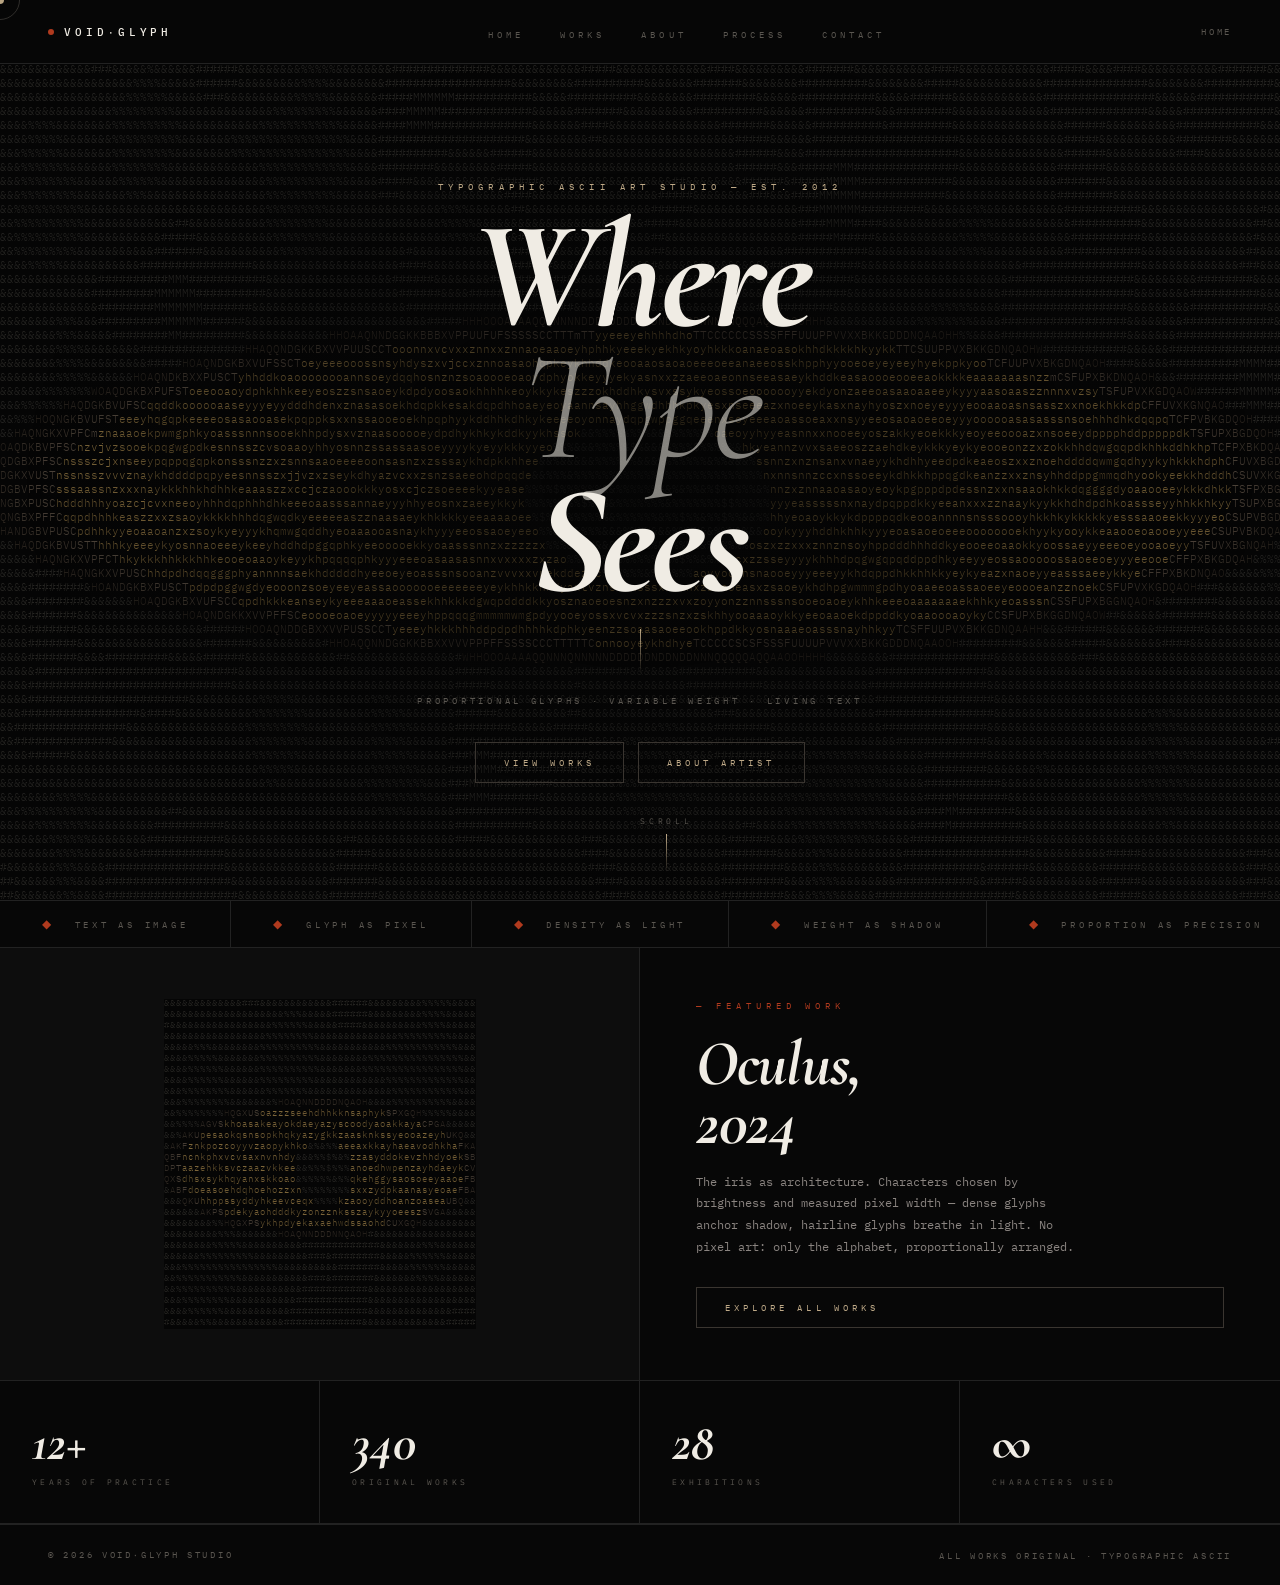
==== commit 2313c782: "Enhance main interface for typographic ASCII rendering and visual output flow" ====
--- a/index.html
+++ b/index.html
@@ -6,596 +6,145 @@
 <title>VOID∙GLYPH — Where Type Sees</title>
 <link rel="preconnect" href="https://fonts.googleapis.com">
 <link rel="stylesheet" href="https://fonts.googleapis.com/css2?family=Cormorant+Garamond:ital,wght@0,300;0,400;0,600;0,700;1,300;1,400;1,600;1,700&family=IBM+Plex+Mono:ital,wght@0,300;0,400;0,500;1,300;1,400&display=swap">
-
+<link rel="stylesheet" href="css/design.css">
 <style>
-/* ══════════════════════════════════════════════
-   DESIGN TOKENS
-══════════════════════════════════════════════ */
-:root {
-  --bg:        #050505;
-  --bg2:       #0a0a0a;
-  --fg:        #e0dbd0;
-  --fg-dim:    #52504c;
-  --fg-muted:  #8c8880;
-  --accent:    #c4af8c;
-  --accent2:   #7c6e58;
-  --bright:    #f2ede5;
-  --red:       #b03418;
-  --border:    1px solid #1c1c1c;
-  --ease:      cubic-bezier(0.16,1,0.3,1);
-  --font-d:    'Cormorant Garamond', Georgia, serif;
-  --font-m:    'IBM Plex Mono', 'Courier New', monospace;
-}
-
-/* ══════════════════════════════════════════════
-   RESET
-══════════════════════════════════════════════ */
-*, *::before, *::after { margin:0; padding:0; box-sizing:border-box; }
-html { font-size:16px; scroll-behavior:smooth; }
-body {
+/* ── Home hero ─────────────────────────────── */
+#hero {
+  position: relative;
+  width: 100vw;
+  height: calc(100vh - 64px);
+  overflow: hidden;
   background: var(--bg);
-  color: var(--fg);
-  font-family: var(--font-m);
-  overflow-x: hidden;
-  cursor: none;
-  -webkit-font-smoothing: antialiased;
-}
-a { color:inherit; text-decoration:none; }
-::selection { background:var(--accent2); color:var(--bright); }
-::-webkit-scrollbar { width:2px; }
-::-webkit-scrollbar-thumb { background:var(--fg-dim); }
-
-/* ══════════════════════════════════════════════
-   CURSOR
-══════════════════════════════════════════════ */
-#cur {
-  position: fixed; z-index:9999;
-  width:7px; height:7px;
-  background: var(--accent);
-  border-radius:50%;
-  pointer-events:none;
-  transform:translate(-50%,-50%);
-  mix-blend-mode: difference;
-  transition: width .18s var(--ease), height .18s var(--ease);
-}
-#cur.big { width:30px; height:30px; }
-#cur-ring {
-  position:fixed; z-index:9998;
-  width:34px; height:34px;
-  border:1px solid rgba(196,175,140,.4);
-  border-radius:50%;
-  pointer-events:none;
-  transform:translate(-50%,-50%);
-}
-
-/* ══════════════════════════════════════════════
-   NAVIGATION
-══════════════════════════════════════════════ */
-#nav {
-  position: fixed; top:0; left:0; right:0; z-index:200;
-  height: 58px;
-  display: flex; align-items:center; justify-content:space-between;
-  padding: 0 44px;
-  border-bottom: var(--border);
-  background: rgba(5,5,5,.95);
-  backdrop-filter: blur(16px);
-  -webkit-backdrop-filter: blur(16px);
-}
-.nav-brand {
-  display:flex; align-items:center; gap:10px;
-  font-family:var(--font-m); font-size:10.5px; font-weight:500;
-  letter-spacing:.38em; color:var(--bright); text-transform:uppercase;
-  cursor:none;
-}
-.nav-dot {
-  width:5px; height:5px; background:var(--red); border-radius:50%;
-  animation: blink 2.4s ease-in-out infinite;
-}
-@keyframes blink { 0%,100%{opacity:1} 50%{opacity:.3} }
-
-.nav-links { display:flex; gap:34px; list-style:none; }
-.nav-links a {
-  font-size:8.5px; letter-spacing:.48em; color:var(--fg-dim);
-  text-transform:uppercase; cursor:none; transition:color .25s;
-  position:relative; padding-bottom:2px;
-}
-.nav-links a::after {
-  content:''; position:absolute; bottom:0; left:0; right:0;
-  height:1px; background:var(--accent);
-  transform:scaleX(0); transform-origin:left;
-  transition:transform .3s var(--ease);
-}
-.nav-links a:hover { color:var(--accent); }
-.nav-links a:hover::after { transform:scaleX(1); }
-.nav-links a.active { color:var(--fg); }
-.nav-links a.active::after { transform:scaleX(1); background:var(--red); }
-#nav-ind {
-  font-size:8px; letter-spacing:.35em; color:var(--fg-dim);
-  text-transform:uppercase;
-}
-
-/* ══════════════════════════════════════════════
-   PAGE SYSTEM
-══════════════════════════════════════════════ */
-.page { display:none; padding-top:58px; }
-.page.active {
-  display:block;
-  animation: pgIn .5s var(--ease) both;
-}
-@keyframes pgIn { from{opacity:0;transform:translateY(12px)} to{opacity:1;transform:none} }
-
-/* ══════════════════════════════════════════════
-   SHARED COMPONENTS
-══════════════════════════════════════════════ */
-.lbl {
-  font-size:8px; letter-spacing:.58em; color:var(--red);
-  text-transform:uppercase; display:block; margin-bottom:20px;
-}
-.disp {
-  font-family:var(--font-d); font-weight:700; font-style:italic;
-  color:var(--bright); line-height:.9; letter-spacing:-.02em;
-}
-.btn {
-  display:inline-flex; align-items:center;
-  font-family:var(--font-m); font-size:8.5px; letter-spacing:.44em;
-  text-transform:uppercase; color:var(--accent);
-  border:1px solid var(--accent2); padding:12px 26px;
-  cursor:none; position:relative; overflow:hidden; transition:color .35s;
-}
-.btn::before {
-  content:''; position:absolute; inset:0; background:var(--accent);
-  transform:translateX(-101%); transition:transform .38s var(--ease);
-}
-.btn:hover { color:var(--bg); }
-.btn:hover::before { transform:translateX(0); }
-.btn span { position:relative; z-index:1; }
-
-/* fade-up */
-.fu { opacity:0; transform:translateY(20px); transition:opacity .7s var(--ease), transform .7s var(--ease); }
-.fu.in { opacity:1; transform:none; }
-
-/* footer */
-.ft {
-  border-top:var(--border); padding:20px 44px;
-  display:flex; justify-content:space-between; align-items:center;
-}
-.ft span { font-size:8px; letter-spacing:.28em; color:var(--fg-dim); text-transform:uppercase; }
-
-/* ══════════════════════════════════════════════
-   HOME — HERO (CANVAS ASCII)
-══════════════════════════════════════════════ */
-#hero {
-  position:relative;
-  width:100vw;
-  height:calc(100vh - 58px);
-  overflow:hidden;
-  background:var(--bg);
-}
-
-/* The canvas fills the entire hero */
+}
 #ascii-bg {
-  position:absolute;
-  top:0; left:0;
-  display:block;
-  width:100%;
-  height:100%;
-  /* keep crisp pixel rendering */
+  position: absolute;
+  top: 0; left: 0;
+  display: block;
+  width: 100%; height: 100%;
   image-rendering: pixelated;
 }
-
-/* Central text overlay — sits on top of canvas */
+.hero-halo {
+  position: absolute; inset: 0;
+  background: radial-gradient(ellipse 48% 52% at 50% 50%, rgba(5,5,5,.72) 0%, rgba(5,5,5,.35) 50%, transparent 100%);
+  pointer-events: none; z-index: 5;
+}
 .hero-center {
-  position:absolute;
-  inset:0;
-  display:flex;
-  flex-direction:column;
-  align-items:center;
-  justify-content:center;
-  z-index:10;
-  pointer-events:none;
-  text-align:center;
-  padding:0 40px;
-}
-
-/* Dark halo behind title so it always reads */
-.hero-halo {
-  position:absolute;
-  inset:0;
-  background: radial-gradient(
-    ellipse 48% 52% at 50% 50%,
-    rgba(5,5,5,.72) 0%,
-    rgba(5,5,5,.35) 50%,
-    transparent 100%
-  );
-  pointer-events:none;
-  z-index:5;
-}
-
+  position: absolute; inset: 0;
+  display: flex; flex-direction: column;
+  align-items: center; justify-content: center;
+  z-index: 10; pointer-events: none;
+  text-align: center; padding: 0 40px;
+}
 .hero-eyebrow {
-  font-size:8.5px; letter-spacing:.6em; color:var(--accent);
-  text-transform:uppercase; margin-bottom:18px;
-  opacity:0; animation:riseIn .8s .7s var(--ease) forwards;
+  font-size: 8.5px; letter-spacing: .6em; color: var(--accent);
+  text-transform: uppercase; margin-bottom: 18px;
+  opacity: 0; animation: riseIn .8s .7s var(--ease-out) forwards;
 }
 .hero-title {
-  font-family:var(--font-d);
-  font-size:clamp(64px,12vw,156px);
-  font-weight:700; font-style:italic;
-  color:var(--bright);
-  line-height:.86; letter-spacing:-.03em;
-  opacity:0; animation:riseIn .95s .95s var(--ease) forwards;
-}
-.hero-title em { font-weight:300; color:rgba(240,236,228,.55); }
+  font-family: var(--font-display);
+  font-size: clamp(64px,12vw,156px);
+  font-weight: 700; font-style: italic; color: var(--bright);
+  line-height: .86; letter-spacing: -.03em;
+  opacity: 0; animation: riseIn .95s .95s var(--ease-out) forwards;
+}
+.hero-title em { font-weight: 300; color: rgba(240,236,228,.55); }
 .hero-divider {
-  width:1px; height:44px;
-  background:linear-gradient(to bottom, var(--accent), transparent);
-  margin:22px auto;
-  opacity:0; animation:riseIn .7s 1.25s var(--ease) forwards;
+  width: 1px; height: 44px;
+  background: linear-gradient(to bottom, var(--accent), transparent);
+  margin: 22px auto;
+  opacity: 0; animation: riseIn .7s 1.25s var(--ease-out) forwards;
 }
 .hero-sub {
-  font-size:8.5px; letter-spacing:.44em; color:var(--fg-dim);
-  text-transform:uppercase;
-  opacity:0; animation:riseIn .7s 1.35s var(--ease) forwards;
+  font-size: 8.5px; letter-spacing: .44em; color: var(--fg-dim);
+  text-transform: uppercase;
+  opacity: 0; animation: riseIn .7s 1.35s var(--ease-out) forwards;
 }
 .hero-cta {
-  margin-top:36px; display:flex; gap:14px; pointer-events:all;
-  opacity:0; animation:riseIn .7s 1.55s var(--ease) forwards;
-}
-
-@keyframes riseIn {
-  from { opacity:0; transform:translateY(18px); }
-  to   { opacity:1; transform:none; }
-}
-
-/* scroll cue */
+  margin-top: 36px; display: flex; gap: 14px; pointer-events: all;
+  opacity: 0; animation: riseIn .7s 1.55s var(--ease-out) forwards;
+}
+@keyframes riseIn { from{opacity:0;transform:translateY(18px)} to{opacity:1;transform:none} }
 .scroll-cue {
-  position:absolute; bottom:28px; left:50%;
-  transform:translateX(-50%);
-  z-index:10; display:flex; flex-direction:column;
-  align-items:center; gap:8px;
-  opacity:0; animation:riseIn .7s 2s var(--ease) forwards;
-}
-.scroll-cue span { font-size:7.5px; letter-spacing:.5em; color:var(--fg-dim); text-transform:uppercase; }
+  position: absolute; bottom: 28px; left: 50%;
+  transform: translateX(-50%); z-index: 10;
+  display: flex; flex-direction: column; align-items: center; gap: 8px;
+  opacity: 0; animation: riseIn .7s 2s var(--ease-out) forwards;
+}
+.scroll-cue span { font-size: 7.5px; letter-spacing: .5em; color: var(--fg-dim); text-transform: uppercase; }
 .scroll-line {
-  width:1px; height:38px;
-  background:linear-gradient(to bottom, var(--accent), transparent);
-  animation:scPulse 2s infinite;
+  width: 1px; height: 38px;
+  background: linear-gradient(to bottom, var(--accent), transparent);
+  animation: scPulse 2s infinite;
 }
 @keyframes scPulse { 0%,100%{opacity:.4;transform:scaleY(1)} 50%{opacity:1;transform:scaleY(1.25)} }
 
-/* ══════════════════════════════════════════════
-   HOME — MARQUEE
-══════════════════════════════════════════════ */
-.marquee-wrap {
-  border-top:var(--border); border-bottom:var(--border);
-  overflow:hidden; user-select:none;
-}
-.marquee-track {
-  display:flex; width:max-content;
-  animation:mq 28s linear infinite;
-}
-.marquee-track:hover { animation-play-state:paused; }
+/* ── Marquee ──────────────────────────────── */
+.marquee-wrap { border-top: var(--border); border-bottom: var(--border); overflow: hidden; user-select: none; }
+.marquee-track { display: flex; width: max-content; animation: mq 28s linear infinite; }
+.marquee-track:hover { animation-play-state: paused; }
 .mq-item {
-  white-space:nowrap; padding:17px 42px;
-  font-size:8.5px; letter-spacing:.44em; color:var(--fg-dim);
-  text-transform:uppercase; border-right:var(--border);
-  display:flex; align-items:center; gap:20px;
-}
-.mq-bullet { color:var(--red); font-size:12px; line-height:1; }
+  white-space: nowrap; padding: 17px 42px;
+  font-size: 8.5px; letter-spacing: .44em; color: var(--fg-dim);
+  text-transform: uppercase; border-right: var(--border);
+  display: flex; align-items: center; gap: 20px;
+}
+.mq-bullet { color: var(--red); font-size: 12px; line-height: 1; }
 @keyframes mq { from{transform:translateX(0)} to{transform:translateX(-50%)} }
 
-/* ══════════════════════════════════════════════
-   HOME — FEATURED + STATS
-══════════════════════════════════════════════ */
-.feat-grid {
-  display:grid; grid-template-columns:1fr 1fr;
-  border-bottom:var(--border);
-}
-.feat-canvas-wrap {
-  border-right:var(--border); background:var(--bg2);
-  display:flex; align-items:center; justify-content:center;
-  padding:48px; overflow:hidden;
-}
-#feat-canvas { display:block; }
-.feat-content {
-  padding:52px 56px;
-  display:flex; flex-direction:column; justify-content:center;
-}
-.feat-content .disp { font-size:clamp(36px,5vw,66px); margin-bottom:20px; }
-.feat-content p { font-size:11.5px; line-height:1.88; color:var(--fg-muted); max-width:380px; margin-bottom:30px; }
-
-.stats-row { display:grid; grid-template-columns:repeat(4,1fr); border-bottom:var(--border); }
-.stat { padding:36px 32px; border-right:var(--border); }
-.stat:last-child { border-right:none; }
-.stat-n { font-family:var(--font-d); font-size:52px; font-style:italic; font-weight:700; color:var(--bright); display:block; line-height:1; }
-.stat-l { font-size:7.5px; letter-spacing:.44em; color:var(--fg-dim); text-transform:uppercase; display:block; margin-top:8px; }
-
-/* ══════════════════════════════════════════════
-   WORKS PAGE
-══════════════════════════════════════════════ */
-.works-hdr {
-  padding:64px 44px 52px; border-bottom:var(--border);
-  display:grid; grid-template-columns:1fr auto; align-items:end; gap:32px;
-}
-.works-hdr h1 { font-family:var(--font-d); font-size:clamp(44px,8vw,108px); font-weight:700; font-style:italic; color:var(--bright); line-height:.9; }
-.works-hdr p { font-size:9.5px; line-height:1.9; color:var(--fg-dim); text-align:right; letter-spacing:.15em; }
-
-.filter-row {
-  padding:15px 44px; border-bottom:var(--border);
-  display:flex; align-items:center; gap:26px; overflow-x:auto;
-}
-.filter-row span { font-size:7.5px; letter-spacing:.5em; color:var(--fg-dim); text-transform:uppercase; }
-.fbtn {
-  font-family:var(--font-m); font-size:8px; letter-spacing:.28em; text-transform:uppercase;
-  color:var(--fg-dim); background:none; border:none; border-bottom:1px solid transparent;
-  cursor:none; padding:3px 0; transition:all .25s; white-space:nowrap;
-}
-.fbtn:hover { color:var(--accent); }
-.fbtn.on { color:var(--bright); border-bottom-color:var(--red); }
-
-.works-grid { display:grid; grid-template-columns:repeat(3,1fr); border-left:var(--border); }
-.wcard {
-  border-right:var(--border); border-bottom:var(--border);
-  position:relative; overflow:hidden; background:var(--bg2);
-  cursor:none; aspect-ratio:4/5;
-  display:flex; flex-direction:column;
-}
-.wcard.wide { grid-column:span 2; aspect-ratio:8/5; }
-.wcard::before {
-  content:''; position:absolute; inset:0;
-  background:var(--bg); opacity:0;
-  transition:opacity .38s; z-index:2;
-}
-.wcard:hover::before { opacity:.52; }
-.wcard:hover .wcard-info { opacity:1; transform:translateY(0); }
-.wcard:hover .wcard-canvas-wrap { filter:brightness(.55); }
-
-.wcard-canvas-wrap {
-  flex:1; overflow:hidden; display:flex;
-  align-items:center; justify-content:center;
-  padding:12px; transition:filter .38s;
-}
-.wcard-canvas-wrap canvas { display:block; }
-
-.wcard-info {
-  position:absolute; bottom:0; left:0; right:0;
-  padding:52px 24px 20px;
-  opacity:0; transform:translateY(8px);
-  transition:all .38s var(--ease); z-index:3;
-  background:linear-gradient(to top, rgba(5,5,5,.97) 0%, rgba(5,5,5,.55) 60%, transparent 100%);
-}
-.wcard-num { font-size:7.5px; letter-spacing:.5em; color:var(--red); display:block; margin-bottom:4px; }
-.wcard-title { font-family:var(--font-d); font-size:22px; font-weight:700; font-style:italic; color:var(--bright); display:block; margin-bottom:3px; }
-.wcard-year { font-size:7.5px; letter-spacing:.38em; color:var(--fg-muted); display:block; margin-bottom:7px; }
-.wcard-med { font-size:7.5px; letter-spacing:.18em; color:var(--fg-dim); display:block; }
-.wcard-arrow {
-  position:absolute; top:20px; right:20px; font-size:15px;
-  color:var(--accent); opacity:0; z-index:3;
-  transform:translate(-4px,4px); transition:all .32s var(--ease);
-}
-.wcard:hover .wcard-arrow { opacity:1; transform:translate(0,0); }
-.wcard-tag {
-  position:absolute; top:16px; left:16px; z-index:4;
-  font-size:6.5px; letter-spacing:.38em; color:var(--red);
-  border:1px solid var(--red); padding:3px 9px; text-transform:uppercase;
-}
-
-/* ══════════════════════════════════════════════
-   ABOUT PAGE
-══════════════════════════════════════════════ */
-.about-split { display:grid; grid-template-columns:1fr 1fr; min-height:calc(100vh - 58px); border-bottom:var(--border); }
-.about-left {
-  border-right:var(--border); background:var(--bg2);
-  display:flex; align-items:center; justify-content:center;
-  padding:48px; position:relative; overflow:hidden;
-}
-.about-left::after {
-  content:''; position:absolute; inset:0;
-  background:radial-gradient(ellipse 68% 68% at 50% 50%, transparent 50%, rgba(5,5,5,.68) 100%);
-  pointer-events:none;
-}
-#portrait-canvas { display:block; }
-.about-right { padding:64px 54px; display:flex; flex-direction:column; justify-content:center; }
-.about-right h1 { font-family:var(--font-d); font-size:clamp(38px,5.5vw,76px); font-weight:700; font-style:italic; color:var(--bright); line-height:.92; margin-bottom:24px; }
-.about-right .lead { font-size:12px; line-height:1.88; color:var(--fg-muted); max-width:400px; margin-bottom:16px; }
-.about-right .lead strong { color:var(--accent); font-weight:400; }
-.pullquote { margin:28px 0; padding-left:16px; border-left:2px solid var(--red); }
-.pullquote blockquote { font-family:var(--font-d); font-size:19px; font-style:italic; color:var(--bright); line-height:1.5; }
-.pullquote cite { font-size:8px; letter-spacing:.32em; color:var(--fg-dim); text-transform:uppercase; font-style:normal; display:block; margin-top:10px; }
-
-.cv-grid { padding:72px 44px; border-bottom:var(--border); display:grid; grid-template-columns:200px 1fr; gap:52px; }
-.cv-grid h2 { font-family:var(--font-d); font-size:36px; font-weight:700; font-style:italic; color:var(--bright); position:sticky; top:74px; align-self:start; }
-.tl-item { display:grid; grid-template-columns:72px 1fr; gap:24px; padding:24px 0; border-top:var(--border); }
-.tl-yr { font-size:9.5px; letter-spacing:.18em; color:var(--red); padding-top:2px; }
-.tl-body h3 { font-family:var(--font-d); font-size:17px; font-style:italic; color:var(--bright); margin-bottom:5px; }
-.tl-body p { font-size:10.5px; line-height:1.72; color:var(--fg-dim); }
-
-.skills-row { display:grid; grid-template-columns:repeat(4,1fr); border-bottom:var(--border); }
-.sk { padding:36px 28px; border-right:var(--border); }
-.sk:last-child { border-right:none; }
-.sk-name { font-family:var(--font-d); font-size:20px; font-style:italic; color:var(--bright); display:block; margin-bottom:13px; }
-.sk-track { height:1px; background:var(--fg-dim); position:relative; margin-bottom:8px; }
-.sk-fill { position:absolute; top:0; left:0; height:1px; background:var(--accent); width:0; transition:width 1.1s var(--ease); }
-.sk.in .sk-fill { width:var(--w); }
-.sk-pct { font-size:7.5px; letter-spacing:.28em; color:var(--fg-dim); }
-
-/* ══════════════════════════════════════════════
-   PROCESS PAGE
-══════════════════════════════════════════════ */
-.proc-hdr { padding:64px 44px 52px; border-bottom:var(--border); display:grid; grid-template-columns:1fr 1fr; gap:52px; align-items:end; }
-.proc-hdr h1 { font-family:var(--font-d); font-size:clamp(48px,8vw,108px); font-weight:700; font-style:italic; color:var(--bright); line-height:.88; }
-.proc-hdr-r { display:flex; flex-direction:column; justify-content:flex-end; gap:16px; }
-.proc-hdr-r p { font-size:11.5px; line-height:1.88; color:var(--fg-muted); max-width:350px; }
-
-.demo-row { border-bottom:var(--border); display:grid; grid-template-columns:repeat(3,1fr); }
-.demo-cell { border-right:var(--border); padding:28px 26px; display:flex; flex-direction:column; gap:12px; }
-.demo-cell:last-child { border-right:none; }
-.demo-lbl { font-size:7.5px; letter-spacing:.46em; color:var(--accent); text-transform:uppercase; border-bottom:var(--border); padding-bottom:9px; }
-.demo-cell canvas { display:block; }
-
-.step-list { }
-.step { display:grid; grid-template-columns:100px 1fr 400px; border-bottom:var(--border); min-height:210px; }
-.step-n { border-right:var(--border); display:flex; align-items:flex-start; padding:40px 0 40px 30px; }
-.step-n span { font-family:var(--font-d); font-size:62px; font-weight:700; font-style:italic; color:var(--bg2); line-height:1; -webkit-text-stroke:1px var(--fg-dim); }
-.step-body { padding:40px 40px 40px 34px; border-right:var(--border); }
-.step-body h2 { font-family:var(--font-d); font-size:27px; font-weight:700; font-style:italic; color:var(--bright); margin-bottom:13px; line-height:1.1; }
-.step-body p { font-size:11.5px; line-height:1.85; color:var(--fg-muted); max-width:380px; margin-bottom:10px; }
-.step-body .detail { font-size:7.5px; letter-spacing:.18em; color:var(--fg-dim); margin-top:16px; }
-.step-art { display:flex; align-items:center; justify-content:center; padding:20px; background:var(--bg2); }
-.step-art canvas { display:block; }
-
-.char-sec { padding:64px 44px; border-bottom:var(--border); }
-.char-sec h2 { font-family:var(--font-d); font-size:36px; font-style:italic; font-weight:700; color:var(--bright); margin-bottom:40px; }
-.char-scale-row { display:flex; border:var(--border); overflow:hidden; margin-bottom:18px; }
-.char-sw { flex:1; text-align:center; padding:10px 2px; font-family:var(--font-m); font-size:11px; }
-.dens-lbl { display:flex; justify-content:space-between; font-size:7.5px; letter-spacing:.32em; color:var(--fg-dim); text-transform:uppercase; }
-
-/* ══════════════════════════════════════════════
-   CONTACT PAGE
-══════════════════════════════════════════════ */
-.contact-grid { display:grid; grid-template-columns:1fr 1fr; border-bottom:var(--border); min-height:calc(100vh - 58px - 45px); }
-.contact-left {
-  border-right:var(--border); position:relative; overflow:hidden;
-  display:flex; flex-direction:column; justify-content:flex-end; padding:52px 46px;
-}
-#cbg-canvas { position:absolute; inset:0; display:block; width:100%; height:100%; }
-.contact-left::after {
-  content:''; position:absolute; inset:0;
-  background:linear-gradient(to top, rgba(5,5,5,.96) 0%, rgba(5,5,5,.18) 55%, rgba(5,5,5,.6) 100%);
-  pointer-events:none;
-}
-.contact-txt { position:relative; z-index:2; }
-.contact-txt h1 { font-family:var(--font-d); font-size:clamp(44px,6.5vw,92px); font-weight:700; font-style:italic; color:var(--bright); line-height:.88; margin-bottom:20px; }
-.contact-txt p { font-size:10.5px; line-height:1.85; color:var(--fg-muted); max-width:330px; }
-
-.contact-right { padding:64px 52px; display:flex; flex-direction:column; justify-content:center; background:var(--bg2); }
-.field { display:flex; flex-direction:column; gap:7px; margin-bottom:17px; }
-.field label { font-size:7.5px; letter-spacing:.44em; color:var(--fg-dim); text-transform:uppercase; }
-.field input, .field textarea, .field select {
-  background:var(--bg); border:var(--border); color:var(--fg);
-  font-family:var(--font-m); font-size:11.5px; padding:12px 14px;
-  outline:none; transition:border-color .25s; resize:none; -webkit-appearance:none;
-}
-.field input:focus, .field textarea:focus, .field select:focus { border-color:var(--accent); }
-.field textarea { min-height:106px; }
-.field select { cursor:none; color:var(--fg-muted); }
-.field select option { background:var(--bg); }
-.frow { display:grid; grid-template-columns:1fr 1fr; gap:16px; }
-.form-foot { margin-top:6px; display:flex; align-items:center; justify-content:space-between; gap:16px; }
-.form-note { font-size:8.5px; letter-spacing:.16em; color:var(--fg-dim); max-width:190px; line-height:1.6; }
-.suc { display:none; margin-top:16px; padding:16px; border:1px solid var(--accent2); font-size:10.5px; letter-spacing:.12em; color:var(--accent); line-height:1.7; }
-.suc.vis { display:block; }
-
-.info-row { display:grid; grid-template-columns:repeat(3,1fr); }
-.info-cell { padding:32px 36px; border-right:var(--border); }
-.info-cell:last-child { border-right:none; }
-.info-cell .lbl { margin-bottom:9px; }
-.info-cell p { font-size:11px; line-height:1.7; color:var(--fg-muted); }
-.info-cell a { color:var(--accent); border-bottom:1px solid var(--accent2); }
-
-/* ══════════════════════════════════════════════
-   RESPONSIVE
-══════════════════════════════════════════════ */
-@media(max-width:960px){
-  #nav { padding:0 24px; }
-  #nav-ind { display:none; }
-  .nav-links { gap:20px; }
-  .feat-grid { grid-template-columns:1fr; }
-  .feat-canvas-wrap { border-right:none; border-bottom:var(--border); }
-  .feat-content { padding:40px 28px; }
-  .stats-row { grid-template-columns:repeat(2,1fr); }
-  .stat:nth-child(2) { border-right:none; }
-  .about-split { grid-template-columns:1fr; }
-  .about-left { border-right:none; border-bottom:var(--border); min-height:48vh; }
-  .about-right { padding:44px 28px; }
-  .cv-grid { grid-template-columns:1fr; }
-  .cv-grid h2 { position:static; }
-  .skills-row { grid-template-columns:repeat(2,1fr); }
-  .sk:nth-child(2n) { border-right:none; }
-  .sk { border-bottom:var(--border); }
-  .proc-hdr { grid-template-columns:1fr; }
-  .demo-row { grid-template-columns:1fr; }
-  .demo-cell { border-right:none; border-bottom:var(--border); }
-  .step { grid-template-columns:60px 1fr; }
-  .step-art { display:none; }
-  .step-body { border-right:none; }
-  .works-hdr { grid-template-columns:1fr; }
-  .works-hdr p { text-align:left; }
-  .works-grid { grid-template-columns:repeat(2,1fr); }
-  .wcard.wide { grid-column:span 2; }
-  .contact-grid { grid-template-columns:1fr; }
-  .contact-left { border-right:none; border-bottom:var(--border); min-height:42vh; }
-  .contact-right { padding:44px 28px; }
-  .info-row { grid-template-columns:1fr; }
-  .info-cell { border-right:none; border-bottom:var(--border); }
-  .ft { padding:18px 24px; flex-direction:column; gap:6px; text-align:center; }
-}
-@media(max-width:600px){
-  .hero-cta { flex-direction:column; align-items:center; }
-  .works-grid { grid-template-columns:1fr; }
-  .wcard.wide { grid-column:span 1; aspect-ratio:4/5; }
-  .step { grid-template-columns:1fr; }
-  .step-n { display:none; }
-  .step-body { padding:32px 22px; }
-  .frow { grid-template-columns:1fr; }
-  .form-foot { flex-direction:column; align-items:flex-start; }
-  .skills-row { grid-template-columns:1fr; }
-  .sk { border-right:none; }
-  .cv-grid { padding:44px 22px; }
-  .char-sec { padding:44px 22px; }
-  .works-hdr { padding:44px 22px; }
-  .proc-hdr { padding:44px 22px; }
+/* ── Featured ─────────────────────────────── */
+.feat-grid { display: grid; grid-template-columns: 1fr 1fr; border-bottom: var(--border); }
+.feat-canvas-wrap { border-right: var(--border); background: var(--bg2); display: flex; align-items: center; justify-content: center; padding: 48px; overflow: hidden; }
+#feat-canvas { display: block; }
+.feat-content { padding: 52px 56px; display: flex; flex-direction: column; justify-content: center; }
+.feat-content p { font-size: 11.5px; line-height: 1.88; color: var(--fg-muted); max-width: 380px; margin-bottom: 30px; }
+
+/* ── Stats ────────────────────────────────── */
+.stats-row { display: grid; grid-template-columns: repeat(4,1fr); border-bottom: var(--border); }
+.stat { padding: 36px 32px; border-right: var(--border); }
+.stat:last-child { border-right: none; }
+.stat-n { font-family: var(--font-display); font-size: 52px; font-style: italic; font-weight: 700; color: var(--bright); display: block; line-height: 1; }
+.stat-l { font-size: 7.5px; letter-spacing: .44em; color: var(--fg-dim); text-transform: uppercase; display: block; margin-top: 8px; }
+
+@media(max-width:900px){
+  .feat-grid { grid-template-columns: 1fr; }
+  .feat-canvas-wrap { border-right: none; border-bottom: var(--border); }
+  .feat-content { padding: 40px 28px; }
+  .stats-row { grid-template-columns: repeat(2,1fr); }
+  .stat:nth-child(2){ border-right: none; }
 }
 </style>
 </head>
 <body>
-
-<!-- Cursor -->
-<div id="cur"></div>
-<div id="cur-ring"></div>
-
-<!-- ═══════ NAV ═══════ -->
+<div id="cursor"></div>
+<div id="cursor-trail"></div>
 <nav id="nav">
-  <div class="nav-brand" onclick="go('home')">
-    <div class="nav-dot"></div>VOID∙GLYPH
-  </div>
+  <a href="index.html" class="nav-logo"><div class="nav-logo-dot"></div>VOID∙GLYPH</a>
   <ul class="nav-links">
-    <li><a href="#" data-p="home">Home</a></li>
-    <li><a href="#" data-p="works">Works</a></li>
-    <li><a href="#" data-p="about">About</a></li>
-    <li><a href="#" data-p="process">Process</a></li>
-    <li><a href="#" data-p="contact">Contact</a></li>
+    <li><a href="index.html">Home</a></li>
+    <li><a href="works.html">Works</a></li>
+    <li><a href="about.html">About</a></li>
+    <li><a href="process.html">Process</a></li>
+    <li><a href="contact.html">Contact</a></li>
   </ul>
-  <span id="nav-ind">Home</span>
+  <span class="nav-page-indicator" id="nav-indicator"></span>
 </nav>
-
-<!-- ═══════════════════════════════════════════
-     PAGE: HOME
-═══════════════════════════════════════════ -->
-<div class="page active" id="pg-home">
-
+<div class="page-wrap">
   <section id="hero">
-    <!-- Canvas fills 100% of hero via CSS absolute positioning -->
     <canvas id="ascii-bg"></canvas>
     <div class="hero-halo"></div>
-
     <div class="hero-center">
       <span class="hero-eyebrow">Typographic ASCII Art Studio — Est. 2012</span>
       <h1 class="hero-title">Where<br><em>Type</em><br>Sees</h1>
       <div class="hero-divider"></div>
       <div class="hero-sub">Proportional glyphs · Variable weight · Living text</div>
       <div class="hero-cta">
-        <a href="#" class="btn" onclick="go('works');return false"><span>View Works</span></a>
-        <a href="#" class="btn" onclick="go('about');return false"><span>About Artist</span></a>
+        <a href="works.html" class="btn"><span>View Works</span></a>
+        <a href="about.html" class="btn"><span>About Artist</span></a>
       </div>
     </div>
-
-    <div class="scroll-cue">
-      <span>Scroll</span>
-      <div class="scroll-line"></div>
-    </div>
+    <div class="scroll-cue"><span>Scroll</span><div class="scroll-line"></div></div>
   </section>
 
-  <!-- Marquee -->
   <div class="marquee-wrap" aria-hidden="true">
     <div class="marquee-track">
       <div class="mq-item"><span class="mq-bullet">◆</span>Text as Image</div>
@@ -613,740 +162,90 @@
     </div>
   </div>
 
-  <!-- Featured -->
   <section class="feat-grid">
-    <div class="feat-canvas-wrap fu">
-      <canvas id="feat-canvas"></canvas>
-    </div>
-    <div class="feat-content fu">
-      <span class="lbl">— Featured Work</span>
-      <h2 class="disp" style="font-size:clamp(34px,5vw,64px);margin-bottom:18px">Oculus,<br>2024</h2>
+    <div class="feat-canvas-wrap fade-up"><canvas id="feat-canvas"></canvas></div>
+    <div class="feat-content fade-up">
+      <span class="label">— Featured Work</span>
+      <h2 class="display" style="font-size:clamp(34px,5vw,64px);margin-bottom:18px">Oculus,<br>2024</h2>
       <p>The iris as architecture. Characters chosen by brightness and measured pixel width — dense glyphs anchor shadow, hairline glyphs breathe in light. No pixel art: only the alphabet, proportionally arranged.</p>
-      <a href="#" class="btn" onclick="go('works');return false"><span>Explore All Works</span></a>
+      <a href="works.html" class="btn"><span>Explore All Works</span></a>
     </div>
   </section>
 
-  <!-- Stats -->
   <div class="stats-row">
-    <div class="stat fu"><span class="stat-n">12+</span><span class="stat-l">Years of Practice</span></div>
-    <div class="stat fu"><span class="stat-n">340</span><span class="stat-l">Original Works</span></div>
-    <div class="stat fu"><span class="stat-n">28</span><span class="stat-l">Exhibitions</span></div>
-    <div class="stat fu"><span class="stat-n">∞</span><span class="stat-l">Characters Used</span></div>
+    <div class="stat fade-up"><span class="stat-n">12+</span><span class="stat-l">Years of Practice</span></div>
+    <div class="stat fade-up"><span class="stat-n">340</span><span class="stat-l">Original Works</span></div>
+    <div class="stat fade-up"><span class="stat-n">28</span><span class="stat-l">Exhibitions</span></div>
+    <div class="stat fade-up"><span class="stat-n">∞</span><span class="stat-l">Characters Used</span></div>
   </div>
-
-  <div class="ft"><span>© 2026 VOID∙GLYPH Studio</span><span>All works original · Typographic ASCII</span></div>
+  <footer id="footer"><span>© 2026 VOID∙GLYPH Studio</span><span>All works original · Typographic ASCII</span></footer>
 </div>
 
-<!-- ═══════════════════════════════════════════
-     PAGE: WORKS
-═══════════════════════════════════════════ -->
-<div class="page" id="pg-works">
-  <div class="works-hdr">
-    <h1 class="fu">Selected<br>Works</h1>
-    <div class="works-hdr fu"><p>Six studies in light,<br>shadow &amp; language<br>weight · 2019–2024</p></div>
-  </div>
-  <div class="filter-row">
-    <span>Filter —</span>
-    <button class="fbtn on" onclick="setF(this)">All</button>
-    <button class="fbtn" onclick="setF(this)">Organic</button>
-    <button class="fbtn" onclick="setF(this)">Geometric</button>
-    <button class="fbtn" onclick="setF(this)">Portrait</button>
-    <button class="fbtn" onclick="setF(this)">Abstract</button>
-  </div>
-  <div class="works-grid">
-    <div class="wcard wide" id="wc0"><div class="work-tag">Featured</div><div class="wcard-canvas-wrap"><canvas id="wk0"></canvas></div><div class="wcard-info"><span class="wcard-num">No. 01</span><span class="wcard-title">Oculus</span><span class="wcard-year">2024</span><span class="wcard-med">Proportional · Eye iris study · Ellipse SDF + angular fBm</span></div><span class="wcard-arrow">↗</span></div>
-    <div class="wcard" id="wc1"><div class="wcard-canvas-wrap"><canvas id="wk1"></canvas></div><div class="wcard-info"><span class="wcard-num">No. 02</span><span class="wcard-title">Cascade</span><span class="wcard-year">2023</span><span class="wcard-med">IBM Plex Mono · Vertical waterfall flow</span></div><span class="wcard-arrow">↗</span></div>
-    <div class="wcard" id="wc2"><div class="wcard-canvas-wrap"><canvas id="wk2"></canvas></div><div class="wcard-info"><span class="wcard-num">No. 03</span><span class="wcard-title">Meridian</span><span class="wcard-year">2023</span><span class="wcard-med">Garamond Italic · Diagonal chiaroscuro</span></div><span class="wcard-arrow">↗</span></div>
-    <div class="wcard" id="wc3"><div class="wcard-canvas-wrap"><canvas id="wk3"></canvas></div><div class="wcard-info"><span class="wcard-num">No. 04</span><span class="wcard-title">Penumbra</span><span class="wcard-year">2022</span><span class="wcard-med">Futura Bold · Sphere SDF with Lambertian shading</span></div><span class="wcard-arrow">↗</span></div>
-    <div class="wcard" id="wc4"><div class="wcard-canvas-wrap"><canvas id="wk4"></canvas></div><div class="wcard-info"><span class="wcard-num">No. 05</span><span class="wcard-title">Liminal</span><span class="wcard-year">2021</span><span class="wcard-med">Variable weight · Atmospheric foggy horizon</span></div><span class="wcard-arrow">↗</span></div>
-    <div class="wcard" id="wc5"><div class="wcard-canvas-wrap"><canvas id="wk5"></canvas></div><div class="wcard-info"><span class="wcard-num">No. 06</span><span class="wcard-title">Threshold</span><span class="wcard-year">2019</span><span class="wcard-med">Didot Hairline · Logarithmic spiral vortex</span></div><span class="wcard-arrow">↗</span></div>
-  </div>
-  <div class="ft"><span>© 2026 VOID∙GLYPH Studio</span><span>All works original · Typographic ASCII</span></div>
-</div>
-
-<!-- ═══════════════════════════════════════════
-     PAGE: ABOUT
-═══════════════════════════════════════════ -->
-<div class="page" id="pg-about">
-  <div class="about-split">
-    <div class="about-left"><canvas id="portrait-canvas"></canvas></div>
-    <div class="about-right">
-      <span class="lbl">— The Artist</span>
-      <h1>Text<br>Made<br>Visible</h1>
-      <p class="lead">I work in the space between <strong>language and image</strong> — where a glyph is not merely a letter but a unit of density, weight, and luminous form.</p>
-      <p class="lead">Using proportional typography instead of monospace grids, I measure the <strong>exact pixel width</strong> of each character to sculpt images from pure text. No pixels — only the alphabet, precisely placed.</p>
-      <div class="pullquote">
-        <blockquote>"Every character earns its exact position. The image emerges from constraint, not freedom."</blockquote>
-        <cite>— Studio statement, 2022</cite>
-      </div>
-      <a href="#" class="btn" onclick="go('works');return false"><span>View Works</span></a>
-    </div>
-  </div>
-  <section class="cv-grid">
-    <h2 class="fu">Selected<br>CV</h2>
-    <div>
-      <div class="tl-item fu"><span class="tl-yr">2024</span><div class="tl-body"><h3>Glyph Space — Solo Exhibition</h3><p>Foam Kunsthuis, Amsterdam. Full-gallery installation of proportional ASCII works at architectural scale, printed on matte newsprint at 600dpi.</p></div></div>
-      <div class="tl-item fu"><span class="tl-yr">2023</span><div class="tl-body"><h3>Type Directions 44 — Award of Excellence</h3><p>Type Directors Club, New York. Recognized for the Cascade and Meridian series as outstanding contributions to typographic art.</p></div></div>
-      <div class="tl-item fu"><span class="tl-yr">2022</span><div class="tl-body"><h3>Monochrome Matter — Group Show</h3><p>Whitechapel Gallery, London. Penumbra triptych alongside fifteen international artists working in computational art.</p></div></div>
-      <div class="tl-item fu"><span class="tl-yr">2020</span><div class="tl-body"><h3>Residency — Fabrica Research Centre</h3><p>Six-month residency in Treviso developing the proportional glyph measurement technique that underpins all current works.</p></div></div>
-      <div class="tl-item fu"><span class="tl-yr">2012</span><div class="tl-body"><h3>Studio Founded</h3><p>VOID∙GLYPH established as an independent typographic art practice, initially monospace, shifting to proportional measurement in 2019.</p></div></div>
-    </div>
-  </section>
-  <div class="skills-row">
-    <div class="sk fu" style="--w:96%"><span class="sk-name">Typography</span><div class="sk-track"><div class="sk-fill"></div></div><span class="sk-pct">96 / 100</span></div>
-    <div class="sk fu" style="--w:88%"><span class="sk-name">Noise & Form</span><div class="sk-track"><div class="sk-fill"></div></div><span class="sk-pct">88 / 100</span></div>
-    <div class="sk fu" style="--w:82%"><span class="sk-name">Print / Large Format</span><div class="sk-track"><div class="sk-fill"></div></div><span class="sk-pct">82 / 100</span></div>
-    <div class="sk fu" style="--w:74%"><span class="sk-name">Generative Systems</span><div class="sk-track"><div class="sk-fill"></div></div><span class="sk-pct">74 / 100</span></div>
-  </div>
-  <div class="ft"><span>© 2026 VOID∙GLYPH Studio</span><span>All works original · Typographic ASCII</span></div>
-</div>
-
-<!-- ═══════════════════════════════════════════
-     PAGE: PROCESS
-═══════════════════════════════════════════ -->
-<div class="page" id="pg-process">
-  <div class="proc-hdr">
-    <h1 class="fu">The<br>Method</h1>
-    <div class="proc-hdr-r fu">
-      <span class="lbl">— How a work is made</span>
-      <p>Every piece navigates four stages — from source luminance to final glyph arrangement. The machine measures; the artist decides.</p>
-      <a href="#" class="btn" onclick="go('works');return false"><span>See the Results</span></a>
-    </div>
-  </div>
-  <div class="demo-row">
-    <div class="demo-cell"><span class="demo-lbl">01 · Eye / Iris</span><canvas id="pd0"></canvas></div>
-    <div class="demo-cell"><span class="demo-lbl">02 · Cascade flow</span><canvas id="pd1"></canvas></div>
-    <div class="demo-cell"><span class="demo-lbl">03 · Spiral vortex</span><canvas id="pd2"></canvas></div>
-  </div>
-  <div class="step-list">
-    <div class="step fu"><div class="step-n"><span>01</span></div><div class="step-body"><h2>Source &amp; Luminance Mapping</h2><p>Every work begins with an image reduced to a single-channel luminance field — the map I'll navigate with type. Shadows, gradients, the precise moment light catches an edge.</p><p>Sampled at character-grid resolution: 40–80 cols for print, 60–120 for screen.</p><div class="detail">Tools: Custom Python pipeline · OpenCV · Manual study</div></div><div class="step-art"><canvas id="sa0"></canvas></div></div>
-    <div class="step fu"><div class="step-n"><span>02</span></div><div class="step-body"><h2>Glyph Selection by Brightness &amp; Width</h2><p>Characters chosen across two axes: <strong style="color:var(--accent)">brightness value</strong> and <strong style="color:var(--accent)">measured pixel width</strong>. Dense glyphs (M, #, @) anchor dark regions. Hairline glyphs (·, l, |) breathe in light.</p><div class="detail">Every character individually measured via canvas measureText()</div></div><div class="step-art"><canvas id="sa1"></canvas></div></div>
-    <div class="step fu"><div class="step-n"><span>03</span></div><div class="step-body"><h2>Proportional Line Packing</h2><p>Glyphs packed across each row filling a target pixel width precisely. Variable weight and italic variants assigned per-character — a bold M and a light i at the same point size render very differently.</p><div class="detail">TypeScript · Sub-pixel accuracy · Handles bidi, emoji, CJK</div></div><div class="step-art"><canvas id="sa2"></canvas></div></div>
-    <div class="step fu"><div class="step-n"><span>04</span></div><div class="step-body"><h2>Hand Refinement</h2><p>The algorithm produces a draft. Then I read it — character by character — adjusting transitions, replacing glyphs that read as noise rather than form. The final work is always partly hand-edited.</p><div class="detail">Refinement ratio: 8–15% of characters adjusted in final pass</div></div><div class="step-art"><canvas id="sa3"></canvas></div></div>
-  </div>
-  <div class="char-sec">
-    <span class="lbl">— Density palette</span>
-    <h2>Characters by Brightness</h2>
-    <div class="char-scale-row" id="char-scale"></div>
-    <div class="dens-lbl"><span>Light (low density)</span><span>Dark (high density)</span></div>
-  </div>
-  <div class="ft"><span>© 2026 VOID∙GLYPH Studio</span><span>All works original · Typographic ASCII</span></div>
-</div>
-
-<!-- ═══════════════════════════════════════════
-     PAGE: CONTACT
-═══════════════════════════════════════════ -->
-<div class="page" id="pg-contact">
-  <div class="contact-grid">
-    <div class="contact-left">
-      <canvas id="cbg-canvas"></canvas>
-      <div class="contact-txt">
-        <span class="lbl">— Commissions &amp; Inquiry</span>
-        <h1>Let's<br>Make<br>Something</h1>
-        <p>Open for commissions, exhibitions, residencies, and institutional partnerships. Response within 48 hours.</p>
-      </div>
-    </div>
-    <div class="contact-right">
-      <span class="lbl">— Send a message</span>
-      <form onsubmit="sendForm(event)">
-        <div class="frow">
-          <div class="field"><label>First name</label><input type="text" placeholder="Ada"></div>
-          <div class="field"><label>Last name</label><input type="text" placeholder="Lovelace"></div>
-        </div>
-        <div class="field"><label>Email</label><input type="email" placeholder="ada@example.com"></div>
-        <div class="field">
-          <label>Inquiry type</label>
-          <select>
-            <option value="" disabled selected>Select —</option>
-            <option>Commission · Original work</option>
-            <option>Exhibition · Solo</option>
-            <option>Exhibition · Group</option>
-            <option>Residency</option>
-            <option>Print · Large format</option>
-            <option>Press &amp; Editorial</option>
-            <option>Other</option>
-          </select>
-        </div>
-        <div class="field"><label>Message</label><textarea placeholder="Tell me about the project — medium, scale, timeline, context..."></textarea></div>
-        <div class="form-foot">
-          <p class="form-note">All inquiries read personally. No automated responses.</p>
-          <button type="submit" class="btn" id="sbtn"><span id="sbtn-txt">Send Message</span></button>
-        </div>
-        <div class="suc" id="suc">✓ &nbsp;Message received. I'll be in touch within 48 hours.</div>
-      </form>
-    </div>
-  </div>
-  <div class="info-row">
-    <div class="info-cell"><span class="lbl">Email</span><p><a href="mailto:hello@voidglyph.art">hello@voidglyph.art</a></p></div>
-    <div class="info-cell"><span class="lbl">Studio</span><p>Amsterdam, NL<br>Remote worldwide</p></div>
-    <div class="info-cell"><span class="lbl">Response</span><p>Within 48 hours<br>Mon – Fri</p></div>
-  </div>
-  <div class="ft"><span>© 2026 VOID∙GLYPH Studio</span><span>All works original · Typographic ASCII</span></div>
-</div>
-
-<!-- ═══════════════════════════════════════════
-     ENGINE + APP LOGIC
-═══════════════════════════════════════════ -->
 <script>
-'use strict';
-
-/* ─────────────────────────────────────────────
-   1.  PERLIN NOISE ENGINE
-───────────────────────────────────────────── */
-const Noise = (() => {
-  const perm = new Uint8Array(512);
-  const src = [151,160,137,91,90,15,131,13,201,95,96,53,194,233,7,225,140,36,103,30,69,142,8,99,37,240,21,10,23,190,6,148,247,120,234,75,0,26,197,62,94,252,219,203,117,35,11,32,57,177,33,88,237,149,56,87,174,20,125,136,171,168,68,175,74,165,71,134,139,48,27,166,77,146,158,231,83,111,229,122,60,211,133,230,220,105,92,41,55,46,245,40,244,102,143,54,65,25,63,161,1,216,80,73,209,76,132,187,208,89,18,169,200,196,135,130,116,188,159,86,164,100,109,198,173,186,3,64,52,217,226,250,124,123,5,202,38,147,118,126,255,82,85,212,207,206,59,227,47,16,58,17,182,189,28,42,223,183,170,213,119,248,152,2,44,154,163,70,221,153,101,155,167,43,172,9,129,22,39,253,19,98,108,110,79,113,224,232,178,185,112,104,218,246,97,228,251,34,242,193,238,210,144,12,191,179,162,241,81,51,145,235,249,14,239,107,49,192,214,31,181,199,106,157,184,84,204,176,115,121,50,45,127,4,150,254,138,236,205,93,222,114,67,29,24,72,243,141,128,195,78,66,215,61,156,180];
-  for (let i = 0; i < 256; i++) perm[i] = perm[i+256] = src[i];
-  const fade = t => t*t*t*(t*(t*6-15)+10);
-  const lerp = (a,b,t) => a+t*(b-a);
-  const grad = (h,x,y) => { const v=h&3,u=v<2?x:y,w=v<2?y:x; return ((h&1)?-u:u)+((h&2)?-w:w); };
-  function n2(x,y) {
-    const X=Math.floor(x)&255, Y=Math.floor(y)&255;
-    x-=Math.floor(x); y-=Math.floor(y);
-    const u=fade(x), v=fade(y), a=perm[X]+Y, b=perm[X+1]+Y;
-    return lerp(lerp(grad(perm[a],x,y),grad(perm[b],x-1,y),u),
-                lerp(grad(perm[a+1],x,y-1),grad(perm[b+1],x-1,y-1),u),v);
-  }
-  function fbm(x,y,oct=4,lac=2.1,gain=0.5){
-    let v=0,a=0.5,f=1,mx=0;
-    for(let i=0;i<oct;i++){v+=n2(x*f,y*f)*a;mx+=a;a*=gain;f*=lac;}
-    return v/mx;
-  }
-  return { n2, fbm };
+const Noise=(()=>{
+  const perm=new Uint8Array(512);
+  const src=[151,160,137,91,90,15,131,13,201,95,96,53,194,233,7,225,140,36,103,30,69,142,8,99,37,240,21,10,23,190,6,148,247,120,234,75,0,26,197,62,94,252,219,203,117,35,11,32,57,177,33,88,237,149,56,87,174,20,125,136,171,168,68,175,74,165,71,134,139,48,27,166,77,146,158,231,83,111,229,122,60,211,133,230,220,105,92,41,55,46,245,40,244,102,143,54,65,25,63,161,1,216,80,73,209,76,132,187,208,89,18,169,200,196,135,130,116,188,159,86,164,100,109,198,173,186,3,64,52,217,226,250,124,123,5,202,38,147,118,126,255,82,85,212,207,206,59,227,47,16,58,17,182,189,28,42,223,183,170,213,119,248,152,2,44,154,163,70,221,153,101,155,167,43,172,9,129,22,39,253,19,98,108,110,79,113,224,232,178,185,112,104,218,246,97,228,251,34,242,193,238,210,144,12,191,179,162,241,81,51,145,235,249,14,239,107,49,192,214,31,181,199,106,157,184,84,204,176,115,121,50,45,127,4,150,254,138,236,205,93,222,114,67,29,24,72,243,141,128,195,78,66,215,61,156,180];
+  for(let i=0;i<256;i++)perm[i]=perm[i+256]=src[i];
+  const fade=t=>t*t*t*(t*(t*6-15)+10);
+  const lerp=(a,b,t)=>a+t*(b-a);
+  const grad=(h,x,y)=>{const v=h&3,u=v<2?x:y,w=v<2?y:x;return((h&1)?-u:u)+((h&2)?-w:w);};
+  function n2(x,y){const X=Math.floor(x)&255,Y=Math.floor(y)&255;x-=Math.floor(x);y-=Math.floor(y);const u=fade(x),v=fade(y),a=perm[X]+Y,b=perm[X+1]+Y;return lerp(lerp(grad(perm[a],x,y),grad(perm[b],x-1,y),u),lerp(grad(perm[a+1],x,y-1),grad(perm[b+1],x-1,y-1),u),v);}
+  function fbm(x,y,oct=4,lac=2.1,gain=0.5){let v=0,a=0.5,f=1,mx=0;for(let i=0;i<oct;i++){v+=n2(x*f,y*f)*a;mx+=a;a*=gain;f*=lac;}return v/mx;}
+  return{n2,fbm};
 })();
-
-/* ─────────────────────────────────────────────
-   2.  ASCII CANVAS RENDERER
-   Draws ASCII art directly onto a <canvas>
-   so it ALWAYS fills the target size exactly
-───────────────────────────────────────────── */
-const ASCII = (() => {
-  // Character ramps  light → dark
-  const RAMPS = {
-    std:  " .'`,-_:;~!|lIi1/\\(){}[]rftjcvxznsaoeykhdpqgwmTCSFUPVXBKGDNQAOHWM#&%$@",
-    org:  " .,':-~!|lrftjcvxznsaoydpgwmTCSFUPBKNOHWM#&@",
-    shp:  " .:;!|1/\\<>+=rftTYFZUPVXBKGDHWM#%@",
-    port: " .',-:;~!|lirftcvxznsaoeykhdpqgwTCSFUPBKNOHWM#&@",
-  };
-
-  // Map brightness [0,1] to a char from ramp
-  function charAt(b, ramp='std') {
-    const r = RAMPS[ramp];
-    return r[Math.floor(Math.pow(1-Math.max(0,Math.min(1,b)),1)*(r.length-1))];
-  }
-
-  /**
-   * Render a scene function onto a canvas.
-   * The canvas is sized to (cols*cw, rows*ch) pixels,
-   * then scaled via CSS to fill its container.
-   */
-  function renderToCanvas(canvas, cols, rows, sceneFn, t, fontSize=11, lineH=1.2) {
-    const cw = Math.ceil(fontSize * 0.605);  // approx char width for IBM Plex Mono
-    const ch = Math.ceil(fontSize * lineH);
-    const W = cols * cw;
-    const H = rows * ch;
-
-    if (canvas.width !== W)  canvas.width  = W;
-    if (canvas.height !== H) canvas.height = H;
-
-    const ctx = canvas.getContext('2d');
-    ctx.clearRect(0,0,W,H);
-
-    // Background
-    ctx.fillStyle = '#050505';
-    ctx.fillRect(0,0,W,H);
-
-    ctx.font = `300 ${fontSize}px 'IBM Plex Mono', monospace`;
-    ctx.textBaseline = 'top';
-
-    for (let r = 0; r < rows; r++) {
-      for (let c = 0; c < cols; c++) {
-        const { ch: char, color } = sceneFn(c, r, cols, rows, t);
-        ctx.fillStyle = color;
-        ctx.fillText(char, c*cw, r*ch);
-      }
-    }
-  }
-
-  /**
-   * Hero-specific render: fills a canvas that covers the full container.
-   * We compute cols/rows from the canvas's CSS display size.
-   */
-  function renderHeroToCanvas(canvas, sceneFn, t, fontSize=11) {
-    const rect = canvas.getBoundingClientRect();
-    const W = Math.floor(rect.width);
-    const H = Math.floor(rect.height);
-    if (W === 0 || H === 0) return;
-
-    const cw = Math.ceil(fontSize * 0.605);
-    const ch = Math.ceil(fontSize * 1.2);
-    const cols = Math.ceil(W / cw);
-    const rows = Math.ceil(H / ch);
-
-    // Set actual canvas pixel dimensions
-    if (canvas.width !== W || canvas.height !== H) {
-      canvas.width  = W;
-      canvas.height = H;
-    }
-
-    const ctx = canvas.getContext('2d');
-    ctx.fillStyle = '#050505';
-    ctx.fillRect(0, 0, W, H);
-
-    ctx.font = `300 ${fontSize}px 'IBM Plex Mono', monospace`;
-    ctx.textBaseline = 'top';
-
-    for (let r = 0; r < rows; r++) {
-      for (let c = 0; c < cols; c++) {
-        const { ch: char, color } = sceneFn(c, r, cols, rows, t);
-        ctx.fillStyle = color;
-        ctx.fillText(char, c*cw, r*ch);
-      }
-    }
-  }
-
-  return { charAt, renderToCanvas, renderHeroToCanvas, RAMPS };
-})();
-
-/* ─────────────────────────────────────────────
-   3.  SCENE FUNCTIONS
-   Each returns { ch, color } per cell.
-   color is an rgba() string for richness.
-───────────────────────────────────────────── */
-
-// Warm off-white base, varies brightness
-function colorWarm(b) {
-  const v = Math.round(b * 210 + 28);
-  return `rgb(${v},${Math.round(v*.97)},${Math.round(v*.9)})`;
-}
-function colorCool(b) {
-  const v = Math.round(b * 200 + 20);
-  return `rgb(${Math.round(v*.88)},${Math.round(v*.92)},${v})`;
-}
-function colorRed(b) {
-  const v = Math.round(b * 190 + 20);
-  return `rgb(${v},${Math.round(v*.38)},${Math.round(v*.18)})`;
-}
-
-// ── Eye (iris + pupil + sclera texture) ──
-function sceneEye(c, r, cols, rows, t) {
-  const nx = (c/cols)*2-1, ny = (r/rows)*2-1;
-  // Elliptical eye shape (wider than tall)
-  const ex = nx, ey = ny * 2.5;
-  const eyeD = Math.sqrt(ex*ex + ey*ey) - 1.0;
-
-  if (eyeD > 0.04) {
-    // Outside — near-black background with very faint noise
-    const bg = Noise.fbm(c*0.055+t*0.08, r*0.07+t*0.06, 2)*0.5+0.5;
-    const b = bg * 0.08;
-    return { ch: ASCII.charAt(b,'std'), color: colorWarm(b) };
-  }
-
-  // White of eye near edges
-  if (eyeD > -0.08) {
-    const whiteB = (0.08 - eyeD) / 0.12 * 0.55;
-    const vein = Noise.fbm(c*0.3+t*0.02, r*0.3, 3)*0.5+0.5;
-    const b = whiteB * (0.4 + vein*0.1);
-    return { ch: ASCII.charAt(b,'std'), color: `rgb(${Math.round(b*180+18)},${Math.round(b*160+15)},${Math.round(b*140+12)})` };
-  }
-
-  // Pupil
-  const px = Math.sin(t*0.38)*0.04, py = Math.cos(t*0.28)*0.025;
-  const pd = Math.sqrt((nx-px)**2 + (ny-py)**2);
-  if (pd < 0.19) {
-    const deep = Noise.fbm(c*0.3+t, r*0.3+t*0.7, 2)*0.5+0.5;
-    const b = deep * 0.05;
-    return { ch: ASCII.charAt(b,'shp'), color: colorWarm(b) };
-  }
-
-  // Iris — rich layered texture
-  const angle = Math.atan2(ny-py, nx-px);
-  const ir1 = Noise.fbm(Math.cos(angle)*4+t*0.22, Math.sin(angle)*4+pd*7, 4)*0.5+0.5;
-  const ir2 = Noise.fbm(pd*6+t*0.1, angle*1.6, 3)*0.5+0.5;
-  const ir3 = Noise.fbm(c*0.18+t*0.15, r*0.18, 2)*0.5+0.5;
-  const edgeFade = Math.max(0, 1 - Math.pow(Math.abs(eyeD)*18, 0.4));
-  const b = (ir1*0.45 + ir2*0.35 + ir3*0.15 + edgeFade*0.05) * 0.88 + 0.06;
-  const clamp = Math.max(0.08, Math.min(0.94, b));
-  // Iris gets a warm amber tint
-  const rv = Math.round(clamp*195+18);
-  const gv = Math.round(clamp*160+14);
-  const bv = Math.round(clamp*90+8);
-  return { ch: ASCII.charAt(clamp,'org'), color: `rgb(${rv},${gv},${bv})` };
-}
-
-// ── Cascade (vertical waterfall) ──
-function sceneCascade(c, r, cols, rows, t) {
-  const nx=c/cols, ny=r/rows;
-  const flow = Noise.fbm(nx*2.8, ny*5.5-t*0.38, 5);
-  const turb = Noise.fbm(nx*7+flow, ny*7, 3)*0.5+0.5;
-  const edge = Math.min(nx, 1-nx)*3.8;
-  const b = Math.pow(Math.max(0,Math.min(1,(flow*.42+.5)*Math.min(1,edge*.7)+turb*.38)), 1.12);
-  return { ch: ASCII.charAt(b,'org'), color: colorCool(b) };
-}
-
-// ── Meridian (diagonal light beam) ──
-function sceneMeridian(c, r, cols, rows, t) {
-  const nx=c/cols, ny=r/rows;
-  const beam = Math.abs((nx-ny+Math.sin(t*0.13)*0.04)*2.2);
-  const bLight = Math.max(0, 1-beam*2.3);
-  const noise = Noise.fbm(nx*4.5+t*0.07, ny*4.5, 4)*0.5+0.5;
-  const v = Math.min(nx,1-nx,ny,1-ny)*4.5;
-  const b = Math.pow(Math.max(0,Math.min(1,bLight*.82+noise*.26)*Math.min(1,v)), .78);
-  return { ch: ASCII.charAt(b,'shp'), color: colorWarm(b) };
-}
-
-// ── Penumbra (sphere + shadow) ──
-function scenePenumbra(c, r, cols, rows, t) {
-  const nx=(c/cols)*2-1, ny=(r/rows)*2-1;
-  const sd = Math.sqrt(nx*nx+ny*ny) - 0.68;
-  const lx=-0.58, ly=-0.48;
-  const ldist = Math.sqrt((nx-lx)**2+(ny-ly)**2);
-  if (sd < 0) {
-    const nX=nx/.68, nY=ny/.68;
-    const diff = Math.max(0, (nX*(-lx)+nY*(-ly))*.95);
-    const sub = Noise.fbm(nx*3.8+t*.04, ny*3.8, 4)*0.5+0.5;
-    const b = Math.max(.02, Math.min(.95, diff*.72+sub*.22));
-    const v = Math.round(b*210+18);
-    return { ch: ASCII.charAt(b,'port'), color: `rgb(${v},${Math.round(v*.96)},${Math.round(v*.88)})` };
-  }
-  const glow = Math.max(0,1-Math.abs(sd)*5.5)*.28;
-  const bg = Noise.fbm(nx*2.8+t*.05, ny*2.8, 3)*0.5+0.5;
-  const amb = Math.max(0,1-ldist*.88)*.18;
-  const b = Math.max(0, bg*.13+glow+amb);
-  return { ch: ASCII.charAt(b,'std'), color: colorWarm(b) };
-}
-
-// ── Liminal (foggy horizon) ──
-function sceneLiminal(c, r, cols, rows, t) {
-  const nx=c/cols, ny=r/rows;
-  const horizon = .44+Noise.fbm(nx*1.8+t*.05,0,2)*.07;
-  const distH = Math.abs(ny-horizon);
-  const fog = Noise.fbm(nx*3.8-t*.09, ny*2.8, 5)*0.5+0.5;
-  const sky = ny<horizon ? (1-ny)*.13+fog*.11 : 0;
-  const gnd = ny>horizon ? (ny-horizon)*.62+fog*.32 : 0;
-  const glow = Math.max(0,1-distH*11)*.5;
-  const b = Math.pow(Math.max(0,Math.min(1,sky+gnd+glow)), .88);
-  // horizon glow tinted warm amber
-  const warm = Math.max(0,1-distH*8);
-  const rv = Math.round(b*200+15 + warm*30);
-  const gv = Math.round(b*175+12 + warm*15);
-  const bv = Math.round(b*130+10);
-  return { ch: ASCII.charAt(b,'org'), color: `rgb(${Math.min(255,rv)},${Math.min(255,gv)},${bv})` };
-}
-
-// ── Threshold (logarithmic spiral) ──
-function sceneThreshold(c, r, cols, rows, t) {
-  const nx=(c/cols)*2-1, ny=(r/rows)*2-1;
-  const dist = Math.sqrt(nx*nx+ny*ny);
-  const angle = Math.atan2(ny,nx);
-  const spiral = Math.abs(Math.sin(angle*4-dist*7.5+t*.28))*.52;
-  const radial = Math.max(0,1-dist*.88);
-  const center = Math.max(0,1-dist*3.8);
-  const noise = Noise.fbm(nx*2.8+t*.08, ny*2.8, 4)*0.5+0.5;
-  const b = Math.min(.95,Math.max(0, spiral*radial*.62+center*.38+noise*.14));
-  return { ch: ASCII.charAt(b,'shp'), color: colorCool(b) };
-}
-
-// ── Portrait (face) ──
-function scenePortrait(c, r, cols, rows) {
-  const nx=(c/cols)*2-1, ny=(r/rows)*2-1;
-  const fD = Math.sqrt((nx*nx)/.58+((ny-.05)**2)/.88);
-  if (fD>1) return { ch:' ', color:'#050505' };
-  if (ny<-.5) {
-    const h = Noise.fbm(c*.22,r*.22,3)*0.5+0.5;
-    const b = h*.09+.02;
-    return { ch: ASCII.charAt(b,'port'), color: colorWarm(b) };
-  }
-  const le = Math.sqrt(((nx+.3)**2)/.023+((ny+.12)**2)/.008);
-  const re = Math.sqrt(((nx-.3)**2)/.023+((ny+.12)**2)/.008);
-  if (le<1||re<1) {
-    const pd = Math.min(Math.sqrt((nx+.3)**2+(ny+.12)**2), Math.sqrt((nx-.3)**2+(ny+.12)**2));
-    const b = pd<.05?.02:.1;
-    return { ch: ASCII.charAt(b,'port'), color: colorWarm(b) };
-  }
-  if (ny>.3&&ny<.45&&Math.abs(nx)<.2) {
-    const b = ny<.37?.2:.1;
-    return { ch: ASCII.charAt(b,'port'), color: colorWarm(b) };
-  }
-  const light = Math.max(0,(-.4*nx+-.55*ny+.55));
-  const sub = Noise.fbm(c*.28,r*.28,3)*0.5+0.5;
-  const b = Math.min(.9,.26+light*.44+sub*.09);
-  return { ch: ASCII.charAt(b,'port'), color: colorWarm(b) };
-}
-
-/* ─────────────────────────────────────────────
-   4.  ANIMATION LOOP MANAGER
-───────────────────────────────────────────── */
-const Loops = (() => {
-  const active = new Map(); // id → rafId
-  function start(id, fn) {
-    stop(id);
-    let t = 0;
-    function tick() {
-      fn(t);
-      t += 0.016;
-      active.set(id, requestAnimationFrame(tick));
-    }
-    active.set(id, requestAnimationFrame(tick));
-  }
-  function stop(id) {
-    if (active.has(id)) { cancelAnimationFrame(active.get(id)); active.delete(id); }
-  }
-  function stopAll(prefix) {
-    for (const [id] of active) { if (id.startsWith(prefix)) stop(id); }
-  }
-  return { start, stop, stopAll };
-})();
-
-/* ─────────────────────────────────────────────
-   5.  PAGE ROUTER
-───────────────────────────────────────────── */
-const Pages = {
-  current: 'home',
-  labels: { home:'Home', works:'Works', about:'About', process:'Process', contact:'Contact' },
-};
-
-function go(page) {
-  if (page === Pages.current) return;
-  document.getElementById('pg-'+Pages.current).classList.remove('active');
-  Loops.stopAll(Pages.current + '-');
-  Pages.current = page;
-  const el = document.getElementById('pg-'+page);
-  el.classList.add('active');
-  window.scrollTo(0,0);
-  // Nav
-  document.querySelectorAll('.nav-links a').forEach(a => a.classList.toggle('active', a.dataset.p===page));
-  document.getElementById('nav-ind').textContent = Pages.labels[page] || '';
-  // Init
-  setTimeout(() => initPage(page), 20);
-  initFU();
-}
-
-document.querySelectorAll('.nav-links a').forEach(a => {
-  a.addEventListener('click', e => { e.preventDefault(); go(a.dataset.p); });
-});
-
-/* ─────────────────────────────────────────────
-   6.  PAGE INITIALISERS
-───────────────────────────────────────────── */
-function initPage(page) {
-  if (page==='home')    initHome();
-  if (page==='works')   initWorks();
-  if (page==='about')   initAbout();
-  if (page==='process') initProcess();
-  if (page==='contact') initContact();
-}
-
-// ─── HOME ───────────────────────────────────
-function initHome() {
-  const bg = document.getElementById('ascii-bg');
-
-  // Resize observer keeps canvas in sync with container
-  let ro;
-  if (window.ResizeObserver) {
-    ro = new ResizeObserver(() => {
-      // force re-measure
-    });
-    ro.observe(bg.parentElement);
-  }
-
-  Loops.start('home-hero', t => {
-    ASCII.renderHeroToCanvas(bg, sceneEye, t, 11);
-  });
-
-  // Featured canvas
-  const feat = document.getElementById('feat-canvas');
-  if (feat) {
-    const iob = new IntersectionObserver(([e]) => {
-      if (e.isIntersecting) {
-        Loops.start('home-feat', t => ASCII.renderToCanvas(feat, 52, 30, sceneEye, t, 9));
-        iob.disconnect();
-      }
-    }, { threshold:.05 });
-    iob.observe(feat);
-  }
-}
-
-// ─── WORKS ──────────────────────────────────
-function initWorks() {
-  const specs = [
-    { id:'wk0', fn:sceneEye,       cols:62, rows:26, sz:9,  sp:.85 },
-    { id:'wk1', fn:sceneCascade,   cols:36, rows:40, sz:8.5,sp:1.1 },
-    { id:'wk2', fn:sceneMeridian,  cols:36, rows:40, sz:8.5,sp:.7  },
-    { id:'wk3', fn:scenePenumbra,  cols:36, rows:40, sz:8.5,sp:.6  },
-    { id:'wk4', fn:sceneLiminal,   cols:36, rows:40, sz:8.5,sp:.9  },
-    { id:'wk5', fn:sceneThreshold, cols:36, rows:40, sz:8.5,sp:1.0 },
-  ];
-  specs.forEach(({ id, fn, cols, rows, sz, sp }) => {
-    const el = document.getElementById(id);
-    if (!el) return;
-    const iob = new IntersectionObserver(([e]) => {
-      if (e.isIntersecting) {
-        Loops.start('works-'+id, t => ASCII.renderToCanvas(el, cols, rows, fn, t*sp, sz));
-        iob.disconnect();
-      }
-    }, { threshold:.04 });
-    iob.observe(el);
-  });
-}
-
-// ─── ABOUT ──────────────────────────────────
-function initAbout() {
-  const el = document.getElementById('portrait-canvas');
-  if (!el) return;
-  // Portrait redraws slowly
-  const draw = () => ASCII.renderToCanvas(el, 50, 42, (c,r,cols,rows,t) => scenePortrait(c,r,cols,rows), 0, 7.5);
-  draw();
-  const id = setInterval(draw, 5000);
-  Loops.stop('about-portrait-interval');
-  // Store interval ID so we can clear it
-  window._aboutInterval = id;
-}
-
-// ─── PROCESS ────────────────────────────────
-function initProcess() {
-  const demos = [
-    { id:'pd0', fn:sceneEye,       cols:40, rows:15, sz:8, sp:.9  },
-    { id:'pd1', fn:sceneCascade,   cols:40, rows:15, sz:8, sp:1.1 },
-    { id:'pd2', fn:sceneThreshold, cols:40, rows:15, sz:8, sp:1.0 },
-  ];
-  demos.forEach(({ id, fn, cols, rows, sz, sp }) => {
-    const el = document.getElementById(id);
-    if (el) Loops.start('process-demo-'+id, t => ASCII.renderToCanvas(el, cols, rows, fn, t*sp, sz));
-  });
-
-  const steps = [
-    { id:'sa0', fn:sceneEye,      cols:38, rows:18, sz:7.5, sp:.7  },
-    { id:'sa1', fn:sceneMeridian, cols:38, rows:18, sz:7.5, sp:.7  },
-    { id:'sa2', fn:sceneLiminal,  cols:38, rows:18, sz:7.5, sp:.7  },
-    { id:'sa3', fn:scenePortrait, cols:38, rows:18, sz:7.5, sp:0   },
-  ];
-  steps.forEach(({ id, fn, cols, rows, sz, sp }) => {
-    const el = document.getElementById(id);
-    if (!el) return;
-    if (sp===0) { ASCII.renderToCanvas(el, cols, rows, (c,r,co,ro,t) => fn(c,r,co,ro), 0, sz); return; }
-    const iob = new IntersectionObserver(([e]) => {
-      if (e.isIntersecting) {
-        Loops.start('process-step-'+id, t => ASCII.renderToCanvas(el, cols, rows, fn, t*sp, sz));
-        iob.disconnect();
-      }
-    }, { threshold:.08 });
-    iob.observe(el);
-  });
-
-  // Character density scale
-  const scale = document.getElementById('char-scale');
-  if (scale && !scale.children.length) {
-    const pal = ASCII.RAMPS.std;
-    const step = Math.max(1, Math.floor(pal.length / 44));
-    for (let i = 0; i < pal.length; i += step) {
-      const sw = document.createElement('div');
-      sw.className = 'char-sw';
-      const t = i / pal.length;
-      sw.textContent = pal[i]===' ' ? '·' : pal[i];
-      sw.style.background = `rgb(${Math.round(t*24)},${Math.round(t*22)},${Math.round(t*18)})`;
-      sw.style.color = t>.55 ? '#f2ede5' : '#52504c';
-      scale.appendChild(sw);
-    }
-  }
-}
-
-// ─── CONTACT ────────────────────────────────
-function initContact() {
-  const el = document.getElementById('cbg-canvas');
-  if (!el) return;
-  // Penumbra as contact background — render to fill the half-column
-  Loops.start('contact-bg', t => ASCII.renderHeroToCanvas(el, scenePenumbra, t*.6, 10));
-}
-
-/* ─────────────────────────────────────────────
-   7.  CURSOR
-───────────────────────────────────────────── */
-(function() {
-  const dot  = document.getElementById('cur');
-  const ring = document.getElementById('cur-ring');
-  let mx=0, my=0, rx=0, ry=0;
-
-  document.addEventListener('mousemove', e => { mx=e.clientX; my=e.clientY; });
-
-  function initHover() {
-    document.querySelectorAll('a,button,.wcard,.btn').forEach(el => {
-      el.addEventListener('mouseenter', () => dot.classList.add('big'));
-      el.addEventListener('mouseleave', () => dot.classList.remove('big'));
-    });
-  }
-  initHover();
-  window._reHover = initHover;
-
-  (function loop() {
-    rx += (mx-rx)*.15; ry += (my-ry)*.15;
-    dot.style.left  = mx+'px'; dot.style.top  = my+'px';
-    ring.style.left = rx+'px'; ring.style.top = ry+'px';
-    requestAnimationFrame(loop);
-  })();
-})();
-
-/* ─────────────────────────────────────────────
-   8.  SCROLL FADE-UPS
-───────────────────────────────────────────── */
-function initFU() {
-  const obs = new IntersectionObserver(entries => {
-    entries.forEach(e => { if (e.isIntersecting) { e.target.classList.add('in'); obs.unobserve(e.target); }});
-  }, { threshold:.1 });
-  document.querySelectorAll('.fu:not(.in)').forEach(el => obs.observe(el));
-
-  // Skill bars
-  document.querySelectorAll('.sk:not(.in)').forEach(sk => {
-    const o = new IntersectionObserver(([e]) => {
-      if (e.isIntersecting) { sk.classList.add('in'); o.unobserve(sk); }
-    }, { threshold:.3 });
-    o.observe(sk);
-  });
-}
-initFU();
-
-/* ─────────────────────────────────────────────
-   9.  MISC UI
-───────────────────────────────────────────── */
-function setF(btn) {
-  document.querySelectorAll('.fbtn').forEach(b => b.classList.remove('on'));
-  btn.classList.add('on');
-}
-
-function sendForm(e) {
-  e.preventDefault();
-  const btn = document.getElementById('sbtn');
-  const suc = document.getElementById('suc');
-  document.getElementById('sbtn-txt').textContent = 'Sending…';
-  btn.disabled = true;
-  setTimeout(() => {
-    suc.classList.add('vis');
-    document.getElementById('sbtn-txt').textContent = 'Sent ✓';
-  }, 950);
-}
-
-/* ─────────────────────────────────────────────
-   10. BOOT — init home page immediately
-───────────────────────────────────────────── */
-// Wait for fonts to load for accurate canvas text rendering
-if (document.fonts && document.fonts.ready) {
-  document.fonts.ready.then(() => initHome());
-} else {
-  // Fallback: short delay for font load
-  setTimeout(() => initHome(), 300);
-}
-
-// Handle window resize for hero canvas
-let resizeTimer;
-window.addEventListener('resize', () => {
-  clearTimeout(resizeTimer);
-  resizeTimer = setTimeout(() => {
-    if (Pages.current === 'home') {
-      Loops.stopAll('home-');
-      initHome();
-    }
-  }, 200);
-});
+const RAMP=" .'`,-_:;~!|lIi1/\\(){}[]rftjcvxznsaoeykhdpqgwmTCSFUPVXBKGDNQAOHWM#&%$@";
+function charAt(b){return RAMP[Math.floor(Math.pow(1-Math.max(0,Math.min(1,b)),1)*(RAMP.length-1))];}
+const cWarm=b=>{const v=Math.round(b*210+28);return`rgb(${v},${Math.round(v*.97)},${Math.round(v*.9)})`;};
+function sceneEye(c,r,cols,rows,t){
+  const nx=(c/cols)*2-1,ny=(r/rows)*2-1;
+  const ex=nx,ey=ny*2.5,eyeD=Math.sqrt(ex*ex+ey*ey)-1.0;
+  if(eyeD>0.04){const b=( Noise.fbm(c*.055+t*.08,r*.07+t*.06,2)*.5+.5)*.08;return{ch:charAt(b),color:cWarm(b)};}
+  if(eyeD>-0.08){const whiteB=(0.08-eyeD)/0.12*.55,vein=Noise.fbm(c*.3+t*.02,r*.3,3)*.5+.5,b=whiteB*(0.4+vein*.1);return{ch:charAt(b),color:`rgb(${Math.round(b*180+18)},${Math.round(b*160+15)},${Math.round(b*140+12)})`};}
+  const px=Math.sin(t*.38)*.04,py=Math.cos(t*.28)*.025,pd=Math.sqrt((nx-px)**2+(ny-py)**2);
+  if(pd<0.19){const b=(Noise.fbm(c*.3+t,r*.3+t*.7,2)*.5+.5)*.05;return{ch:charAt(b),color:cWarm(b)};}
+  const angle=Math.atan2(ny-py,nx-px);
+  const ir1=Noise.fbm(Math.cos(angle)*4+t*.22,Math.sin(angle)*4+pd*7,4)*.5+.5;
+  const ir2=Noise.fbm(pd*6+t*.1,angle*1.6,3)*.5+.5;
+  const ir3=Noise.fbm(c*.18+t*.15,r*.18,2)*.5+.5;
+  const edgeFade=Math.max(0,1-Math.pow(Math.abs(eyeD)*18,0.4));
+  const clamp=Math.max(0.08,Math.min(0.94,(ir1*.45+ir2*.35+ir3*.15+edgeFade*.05)*.88+.06));
+  return{ch:charAt(clamp),color:`rgb(${Math.round(clamp*195+18)},${Math.round(clamp*160+14)},${Math.round(clamp*90+8)})`};
+}
+function renderHero(canvas,t){
+  const rect=canvas.getBoundingClientRect();
+  const W=Math.floor(rect.width),H=Math.floor(rect.height);
+  if(!W||!H)return;
+  const fs=11,cw=Math.ceil(fs*.605),ch=Math.ceil(fs*1.2);
+  const cols=Math.ceil(W/cw),rows=Math.ceil(H/ch);
+  if(canvas.width!==W||canvas.height!==H){canvas.width=W;canvas.height=H;}
+  const ctx=canvas.getContext('2d');
+  ctx.fillStyle='#050505';ctx.fillRect(0,0,W,H);
+  ctx.font=`300 ${fs}px 'IBM Plex Mono',monospace`;ctx.textBaseline='top';
+  for(let r=0;r<rows;r++)for(let c=0;c<cols;c++){const{ch:char,color}=sceneEye(c,r,cols,rows,t);ctx.fillStyle=color;ctx.fillText(char,c*cw,r*ch);}
+}
+function renderToCanvas(canvas,cols,rows,fn,t,fs=11){
+  const cw=Math.ceil(fs*.605),ch=Math.ceil(fs*1.2),W=cols*cw,H=rows*ch;
+  if(canvas.width!==W)canvas.width=W;if(canvas.height!==H)canvas.height=H;
+  const ctx=canvas.getContext('2d');ctx.fillStyle='#050505';ctx.fillRect(0,0,W,H);
+  ctx.font=`300 ${fs}px 'IBM Plex Mono',monospace`;ctx.textBaseline='top';
+  for(let r=0;r<rows;r++)for(let c=0;c<cols;c++){const{ch:char,color}=fn(c,r,cols,rows,t);ctx.fillStyle=color;ctx.fillText(char,c*cw,r*ch);}
+}
+let heroRaf; let t=0;
+function heroLoop(){renderHero(document.getElementById('ascii-bg'),t);t+=.016;heroRaf=requestAnimationFrame(heroLoop);}
+function init(){
+  if(document.fonts&&document.fonts.ready)document.fonts.ready.then(()=>heroLoop());
+  else setTimeout(heroLoop,300);
+  const feat=document.getElementById('feat-canvas');
+  if(feat){let ft=0;const iob=new IntersectionObserver(([e])=>{if(e.isIntersecting){const loop=()=>{renderToCanvas(feat,52,30,sceneEye,ft,9);ft+=.016;requestAnimationFrame(loop);};loop();iob.disconnect();}},{threshold:.05});iob.observe(feat);}
+}
+init();
+let rt;window.addEventListener('resize',()=>{clearTimeout(rt);rt=setTimeout(()=>{cancelAnimationFrame(heroRaf);t=0;heroLoop();},200);});
+// cursor
+(function(){const dot=document.getElementById('cursor'),trail=document.getElementById('cursor-trail');if(!dot||!trail)return;let mx=0,my=0,tx=0,ty=0;document.addEventListener('mousemove',e=>{mx=e.clientX;my=e.clientY;});document.querySelectorAll('a,button').forEach(el=>{el.addEventListener('mouseenter',()=>dot.classList.add('hover'));el.addEventListener('mouseleave',()=>dot.classList.remove('hover'));});(function loop(){tx+=(mx-tx)*.15;ty+=(my-ty)*.15;dot.style.left=mx+'px';dot.style.top=my+'px';trail.style.left=tx+'px';trail.style.top=ty+'px';requestAnimationFrame(loop);})();})();
+// fade-ups
+(function(){const obs=new IntersectionObserver(e=>{e.forEach(x=>{if(x.isIntersecting){x.target.classList.add('visible');obs.unobserve(x.target);}});},{threshold:.1});document.querySelectorAll('.fade-up').forEach(el=>obs.observe(el));})();
+document.querySelector('.page-wrap').classList.add('page-enter');
+document.getElementById('nav-indicator').textContent='Home';
 </script>
 </body>
 </html>
--- a/css/design.css
+++ b/css/design.css
@@ -0,0 +1,257 @@
+@import url('https://fonts.googleapis.com/css2?family=Cormorant+Garamond:ital,wght@0,300;0,400;0,600;0,700;1,300;1,400;1,600;1,700&family=IBM+Plex+Mono:ital,wght@0,300;0,400;0,500;1,300;1,400&display=swap');
+
+/* ═══════════════════════════════════════════════
+   VOID∙GLYPH  —  Design System
+   ═══════════════════════════════════════════════ */
+
+:root {
+  --bg:       #070707;
+  --bg2:      #0d0d0d;
+  --fg:       #ddd8cc;
+  --fg-dim:   #5a5650;
+  --fg-muted: #8a8480;
+  --accent:   #bfaa88;
+  --accent2:  #7a6a52;
+  --bright:   #f0ece4;
+  --red:      #b03a1e;
+  --red-dim:  #5a1e0e;
+
+  --font-display: 'Cormorant Garamond', Georgia, serif;
+  --font-mono:    'IBM Plex Mono', 'Courier New', monospace;
+
+  --border: 1px solid #222;
+  --border-accent: 1px solid #3a3530;
+
+  --ease-out: cubic-bezier(0.16, 1, 0.3, 1);
+  --ease-in-out: cubic-bezier(0.87, 0, 0.13, 1);
+}
+
+/* ─── Reset ──────────────────────────────────── */
+*, *::before, *::after { margin: 0; padding: 0; box-sizing: border-box; }
+html { scroll-behavior: smooth; font-size: 16px; }
+body {
+  background: var(--bg);
+  color: var(--fg);
+  font-family: var(--font-mono);
+  overflow-x: hidden;
+  cursor: none;
+  -webkit-font-smoothing: antialiased;
+}
+a { color: inherit; text-decoration: none; }
+img { display: block; }
+
+/* ─── Custom Cursor ──────────────────────────── */
+#cursor {
+  position: fixed;
+  width: 8px; height: 8px;
+  background: var(--accent);
+  border-radius: 50%;
+  pointer-events: none;
+  z-index: 9999;
+  transform: translate(-50%, -50%);
+  transition: width 0.2s, height 0.2s, background 0.2s;
+  mix-blend-mode: difference;
+}
+#cursor.hover { width: 32px; height: 32px; }
+#cursor-trail {
+  position: fixed;
+  width: 40px; height: 40px;
+  border: 1px solid var(--fg-dim);
+  border-radius: 50%;
+  pointer-events: none;
+  z-index: 9998;
+  transform: translate(-50%, -50%);
+  transition: all 0.12s var(--ease-out);
+  opacity: 0.5;
+}
+
+/* ─── Navigation ─────────────────────────────── */
+#nav {
+  position: fixed;
+  top: 0; left: 0; right: 0;
+  z-index: 100;
+  padding: 0 48px;
+  height: 64px;
+  display: flex;
+  align-items: center;
+  justify-content: space-between;
+  border-bottom: var(--border);
+  background: rgba(7,7,7,0.92);
+  backdrop-filter: blur(12px);
+  -webkit-backdrop-filter: blur(12px);
+}
+
+.nav-logo {
+  font-family: var(--font-mono);
+  font-size: 11px;
+  font-weight: 500;
+  letter-spacing: 0.35em;
+  color: var(--bright);
+  text-transform: uppercase;
+  display: flex;
+  align-items: center;
+  gap: 10px;
+}
+.nav-logo-dot {
+  width: 6px; height: 6px;
+  background: var(--red);
+  border-radius: 50%;
+  animation: pulse 2s infinite;
+}
+@keyframes pulse {
+  0%, 100% { opacity: 1; transform: scale(1); }
+  50% { opacity: 0.4; transform: scale(0.6); }
+}
+
+.nav-links {
+  display: flex;
+  gap: 36px;
+  list-style: none;
+}
+.nav-links a {
+  font-size: 9px;
+  letter-spacing: 0.45em;
+  color: var(--fg-dim);
+  text-transform: uppercase;
+  position: relative;
+  transition: color 0.3s;
+}
+.nav-links a::after {
+  content: '';
+  position: absolute;
+  bottom: -2px; left: 0; right: 0;
+  height: 1px;
+  background: var(--accent);
+  transform: scaleX(0);
+  transform-origin: left;
+  transition: transform 0.35s var(--ease-out);
+}
+.nav-links a:hover { color: var(--accent); }
+.nav-links a:hover::after { transform: scaleX(1); }
+.nav-links a.active { color: var(--fg); }
+.nav-links a.active::after { transform: scaleX(1); background: var(--red); }
+
+.nav-page-indicator {
+  font-size: 9px;
+  letter-spacing: 0.3em;
+  color: var(--fg-dim);
+  text-transform: uppercase;
+}
+
+/* ─── Page wrapper ───────────────────────────── */
+.page-wrap {
+  padding-top: 64px;
+  min-height: 100vh;
+}
+
+/* ─── ASCII Canvas base ──────────────────────── */
+.ascii-render {
+  font-family: var(--font-mono);
+  font-weight: 300;
+  white-space: pre;
+  line-height: 1.2;
+  letter-spacing: 0.5px;
+  color: var(--fg);
+  overflow: hidden;
+  display: block;
+}
+
+/* ─── Section labels ─────────────────────────── */
+.label {
+  font-size: 9px;
+  letter-spacing: 0.55em;
+  color: var(--red);
+  text-transform: uppercase;
+  display: block;
+  margin-bottom: 24px;
+}
+
+/* ─── Headings ───────────────────────────────── */
+.display {
+  font-family: var(--font-display);
+  font-weight: 700;
+  font-style: italic;
+  color: var(--bright);
+  line-height: 0.92;
+  letter-spacing: -0.02em;
+}
+
+/* ─── Buttons ────────────────────────────────── */
+.btn {
+  display: inline-flex;
+  align-items: center;
+  gap: 12px;
+  font-family: var(--font-mono);
+  font-size: 9px;
+  letter-spacing: 0.45em;
+  text-transform: uppercase;
+  color: var(--accent);
+  border: var(--border-accent);
+  padding: 14px 28px;
+  transition: all 0.3s;
+  position: relative;
+  overflow: hidden;
+}
+.btn::before {
+  content: '';
+  position: absolute;
+  inset: 0;
+  background: var(--accent);
+  transform: translateX(-101%);
+  transition: transform 0.4s var(--ease-out);
+}
+.btn:hover { color: var(--bg); }
+.btn:hover::before { transform: translateX(0); }
+.btn span { position: relative; z-index: 1; }
+
+/* ─── Footer ─────────────────────────────────── */
+#footer {
+  border-top: var(--border);
+  padding: 24px 48px;
+  display: flex;
+  justify-content: space-between;
+  align-items: center;
+}
+#footer span {
+  font-size: 9px;
+  letter-spacing: 0.3em;
+  color: var(--fg-dim);
+  text-transform: uppercase;
+}
+
+/* ─── Page transition ────────────────────────── */
+.page-enter {
+  animation: pageIn 0.6s var(--ease-out) forwards;
+}
+@keyframes pageIn {
+  from { opacity: 0; transform: translateY(16px); }
+  to   { opacity: 1; transform: translateY(0); }
+}
+
+/* ─── Animations ─────────────────────────────── */
+@keyframes fadeUp {
+  from { opacity: 0; transform: translateY(24px); }
+  to   { opacity: 1; transform: translateY(0); }
+}
+.fade-up { opacity: 0; }
+.fade-up.visible { animation: fadeUp 0.8s var(--ease-out) forwards; }
+
+/* ─── Scrollbar ──────────────────────────────── */
+::-webkit-scrollbar { width: 3px; }
+::-webkit-scrollbar-track { background: var(--bg); }
+::-webkit-scrollbar-thumb { background: var(--fg-dim); }
+
+/* ─── Selection ──────────────────────────────── */
+::selection { background: var(--accent2); color: var(--bright); }
+
+/* ─── Mobile ─────────────────────────────────── */
+@media (max-width: 768px) {
+  #nav { padding: 0 24px; }
+  .nav-page-indicator { display: none; }
+  .nav-links { gap: 20px; }
+  #footer { padding: 20px 24px; flex-direction: column; gap: 8px; text-align: center; }
+}
+@media (max-width: 480px) {
+  .nav-links { gap: 14px; }
+  .nav-links a { letter-spacing: 0.25em; }
+}
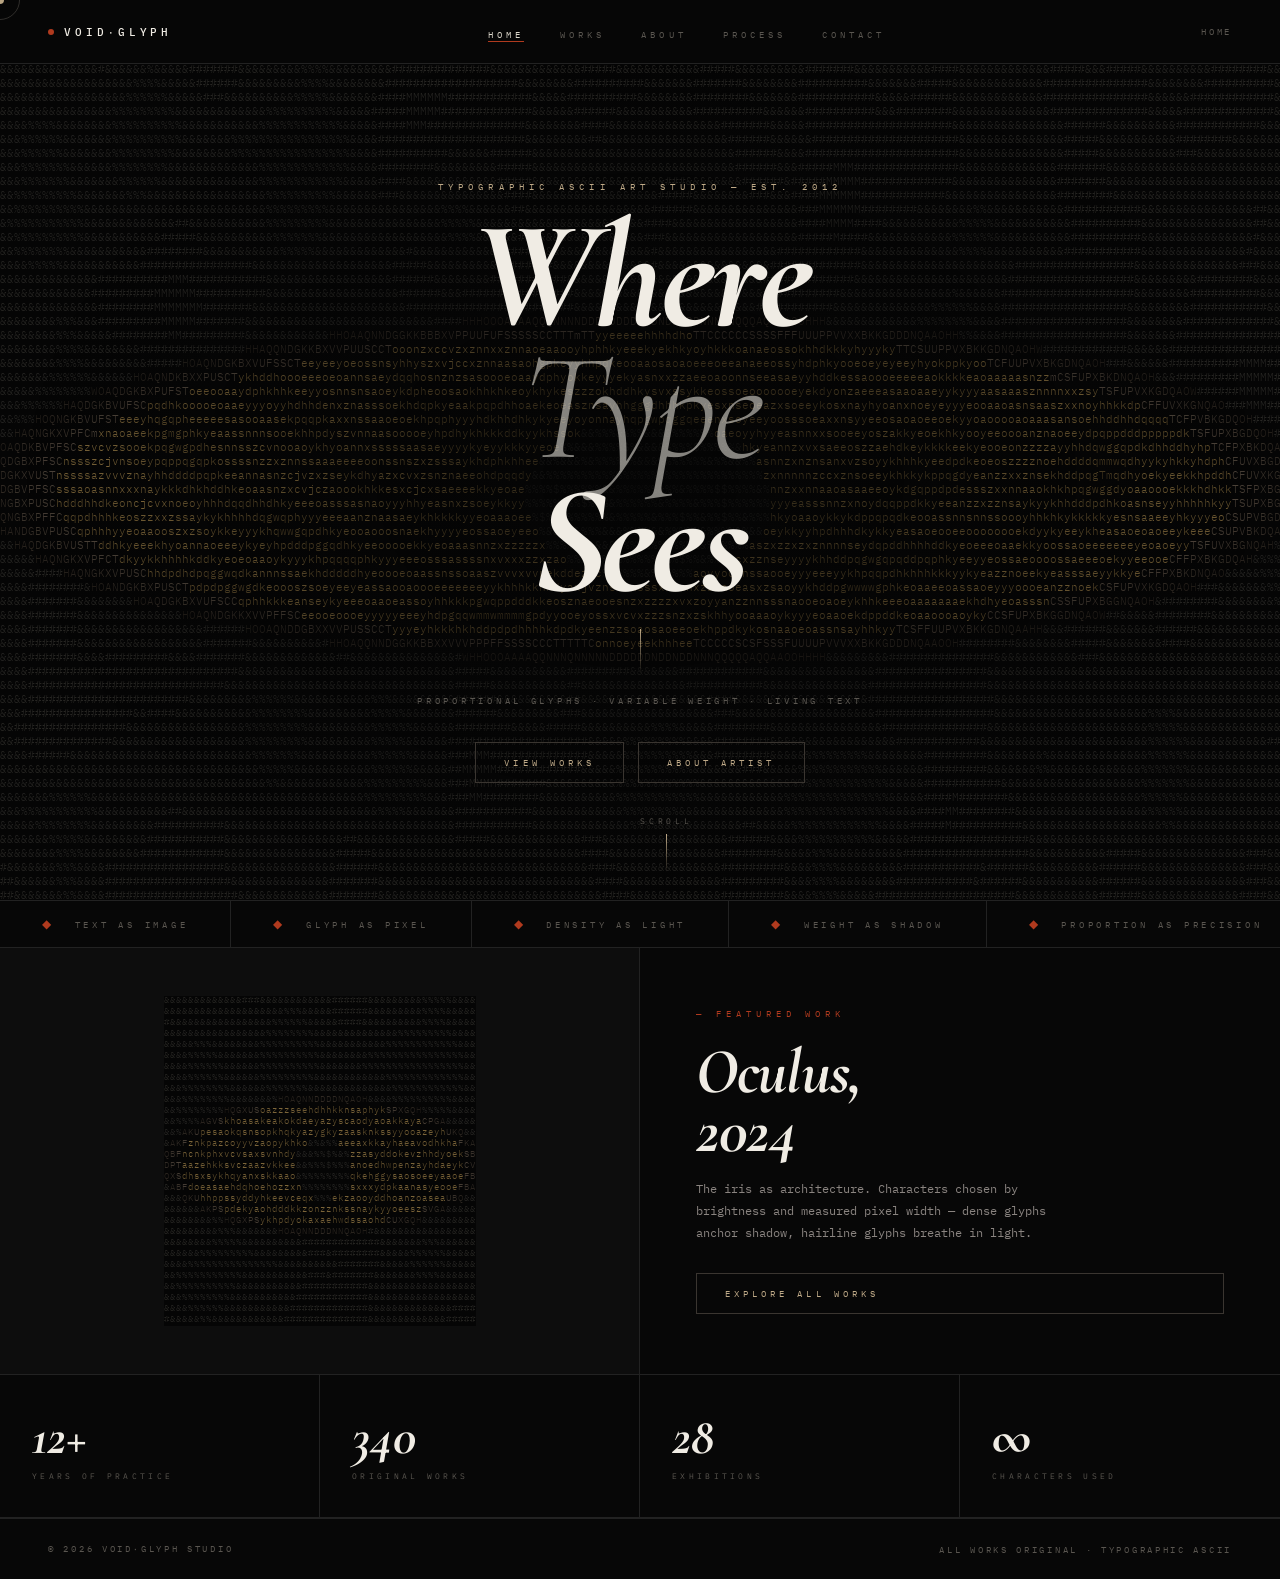
==== commit b8f69bef: "Update homepage layout for improved typographic ASCII interaction flow" ====
--- a/index.html
+++ b/index.html
@@ -8,110 +8,38 @@
 <link rel="stylesheet" href="https://fonts.googleapis.com/css2?family=Cormorant+Garamond:ital,wght@0,300;0,400;0,600;0,700;1,300;1,400;1,600;1,700&family=IBM+Plex+Mono:ital,wght@0,300;0,400;0,500;1,300;1,400&display=swap">
 <link rel="stylesheet" href="css/design.css">
 <style>
-/* ── Home hero ─────────────────────────────── */
-#hero {
-  position: relative;
-  width: 100vw;
-  height: calc(100vh - 64px);
-  overflow: hidden;
-  background: var(--bg);
-}
-#ascii-bg {
-  position: absolute;
-  top: 0; left: 0;
-  display: block;
-  width: 100%; height: 100%;
-  image-rendering: pixelated;
-}
-.hero-halo {
-  position: absolute; inset: 0;
-  background: radial-gradient(ellipse 48% 52% at 50% 50%, rgba(5,5,5,.72) 0%, rgba(5,5,5,.35) 50%, transparent 100%);
-  pointer-events: none; z-index: 5;
-}
-.hero-center {
-  position: absolute; inset: 0;
-  display: flex; flex-direction: column;
-  align-items: center; justify-content: center;
-  z-index: 10; pointer-events: none;
-  text-align: center; padding: 0 40px;
-}
-.hero-eyebrow {
-  font-size: 8.5px; letter-spacing: .6em; color: var(--accent);
-  text-transform: uppercase; margin-bottom: 18px;
-  opacity: 0; animation: riseIn .8s .7s var(--ease-out) forwards;
-}
-.hero-title {
-  font-family: var(--font-display);
-  font-size: clamp(64px,12vw,156px);
-  font-weight: 700; font-style: italic; color: var(--bright);
-  line-height: .86; letter-spacing: -.03em;
-  opacity: 0; animation: riseIn .95s .95s var(--ease-out) forwards;
-}
-.hero-title em { font-weight: 300; color: rgba(240,236,228,.55); }
-.hero-divider {
-  width: 1px; height: 44px;
-  background: linear-gradient(to bottom, var(--accent), transparent);
-  margin: 22px auto;
-  opacity: 0; animation: riseIn .7s 1.25s var(--ease-out) forwards;
-}
-.hero-sub {
-  font-size: 8.5px; letter-spacing: .44em; color: var(--fg-dim);
-  text-transform: uppercase;
-  opacity: 0; animation: riseIn .7s 1.35s var(--ease-out) forwards;
-}
-.hero-cta {
-  margin-top: 36px; display: flex; gap: 14px; pointer-events: all;
-  opacity: 0; animation: riseIn .7s 1.55s var(--ease-out) forwards;
-}
-@keyframes riseIn { from{opacity:0;transform:translateY(18px)} to{opacity:1;transform:none} }
-.scroll-cue {
-  position: absolute; bottom: 28px; left: 50%;
-  transform: translateX(-50%); z-index: 10;
-  display: flex; flex-direction: column; align-items: center; gap: 8px;
-  opacity: 0; animation: riseIn .7s 2s var(--ease-out) forwards;
-}
-.scroll-cue span { font-size: 7.5px; letter-spacing: .5em; color: var(--fg-dim); text-transform: uppercase; }
-.scroll-line {
-  width: 1px; height: 38px;
-  background: linear-gradient(to bottom, var(--accent), transparent);
-  animation: scPulse 2s infinite;
-}
-@keyframes scPulse { 0%,100%{opacity:.4;transform:scaleY(1)} 50%{opacity:1;transform:scaleY(1.25)} }
-
-/* ── Marquee ──────────────────────────────── */
-.marquee-wrap { border-top: var(--border); border-bottom: var(--border); overflow: hidden; user-select: none; }
-.marquee-track { display: flex; width: max-content; animation: mq 28s linear infinite; }
-.marquee-track:hover { animation-play-state: paused; }
-.mq-item {
-  white-space: nowrap; padding: 17px 42px;
-  font-size: 8.5px; letter-spacing: .44em; color: var(--fg-dim);
-  text-transform: uppercase; border-right: var(--border);
-  display: flex; align-items: center; gap: 20px;
-}
-.mq-bullet { color: var(--red); font-size: 12px; line-height: 1; }
-@keyframes mq { from{transform:translateX(0)} to{transform:translateX(-50%)} }
-
-/* ── Featured ─────────────────────────────── */
-.feat-grid { display: grid; grid-template-columns: 1fr 1fr; border-bottom: var(--border); }
-.feat-canvas-wrap { border-right: var(--border); background: var(--bg2); display: flex; align-items: center; justify-content: center; padding: 48px; overflow: hidden; }
-#feat-canvas { display: block; }
-.feat-content { padding: 52px 56px; display: flex; flex-direction: column; justify-content: center; }
-.feat-content p { font-size: 11.5px; line-height: 1.88; color: var(--fg-muted); max-width: 380px; margin-bottom: 30px; }
-
-/* ── Stats ────────────────────────────────── */
-.stats-row { display: grid; grid-template-columns: repeat(4,1fr); border-bottom: var(--border); }
-.stat { padding: 36px 32px; border-right: var(--border); }
-.stat:last-child { border-right: none; }
-.stat-n { font-family: var(--font-display); font-size: 52px; font-style: italic; font-weight: 700; color: var(--bright); display: block; line-height: 1; }
-.stat-l { font-size: 7.5px; letter-spacing: .44em; color: var(--fg-dim); text-transform: uppercase; display: block; margin-top: 8px; }
-
-@media(max-width:900px){
-  .feat-grid { grid-template-columns: 1fr; }
-  .feat-canvas-wrap { border-right: none; border-bottom: var(--border); }
-  .feat-content { padding: 40px 28px; }
-  .stats-row { grid-template-columns: repeat(2,1fr); }
-  .stat:nth-child(2){ border-right: none; }
-}
+#hero{position:relative;width:100vw;height:calc(100vh - 64px);overflow:hidden;background:var(--bg)}
+#ascii-bg{position:absolute;top:0;left:0;display:block;width:100%;height:100%;image-rendering:pixelated}
+.hero-halo{position:absolute;inset:0;background:radial-gradient(ellipse 48% 52% at 50% 50%,rgba(5,5,5,.72) 0%,rgba(5,5,5,.35) 50%,transparent 100%);pointer-events:none;z-index:5}
+.hero-center{position:absolute;inset:0;display:flex;flex-direction:column;align-items:center;justify-content:center;z-index:10;pointer-events:none;text-align:center;padding:0 40px}
+.hero-eyebrow{font-size:8.5px;letter-spacing:.6em;color:var(--accent);text-transform:uppercase;margin-bottom:18px;opacity:0;animation:riseIn .8s .7s var(--ease-out) forwards}
+.hero-title{font-family:var(--font-display);font-size:clamp(64px,12vw,156px);font-weight:700;font-style:italic;color:var(--bright);line-height:.86;letter-spacing:-.03em;opacity:0;animation:riseIn .95s .95s var(--ease-out) forwards}
+.hero-title em{font-weight:300;color:rgba(240,236,228,.55)}
+.hero-divider{width:1px;height:44px;background:linear-gradient(to bottom,var(--accent),transparent);margin:22px auto;opacity:0;animation:riseIn .7s 1.25s var(--ease-out) forwards}
+.hero-sub{font-size:8.5px;letter-spacing:.44em;color:var(--fg-dim);text-transform:uppercase;opacity:0;animation:riseIn .7s 1.35s var(--ease-out) forwards}
+.hero-cta{margin-top:36px;display:flex;gap:14px;pointer-events:all;opacity:0;animation:riseIn .7s 1.55s var(--ease-out) forwards}
+@keyframes riseIn{from{opacity:0;transform:translateY(18px)}to{opacity:1;transform:none}}
+.scroll-cue{position:absolute;bottom:28px;left:50%;transform:translateX(-50%);z-index:10;display:flex;flex-direction:column;align-items:center;gap:8px;opacity:0;animation:riseIn .7s 2s var(--ease-out) forwards}
+.scroll-cue span{font-size:7.5px;letter-spacing:.5em;color:var(--fg-dim);text-transform:uppercase}
+.scroll-line{width:1px;height:38px;background:linear-gradient(to bottom,var(--accent),transparent);animation:scPulse 2s infinite}
+@keyframes scPulse{0%,100%{opacity:.4;transform:scaleY(1)}50%{opacity:1;transform:scaleY(1.25)}}
+.marquee-wrap{border-top:var(--border);border-bottom:var(--border);overflow:hidden;user-select:none}
+.marquee-track{display:flex;width:max-content;animation:mq 28s linear infinite}
+.marquee-track:hover{animation-play-state:paused}
+.mq-item{white-space:nowrap;padding:17px 42px;font-size:8.5px;letter-spacing:.44em;color:var(--fg-dim);text-transform:uppercase;border-right:var(--border);display:flex;align-items:center;gap:20px}
+.mq-bullet{color:var(--red);font-size:12px;line-height:1}
+@keyframes mq{from{transform:translateX(0)}to{transform:translateX(-50%)}}
+.feat-grid{display:grid;grid-template-columns:1fr 1fr;border-bottom:var(--border)}
+.feat-canvas-wrap{border-right:var(--border);background:var(--bg2);display:flex;align-items:center;justify-content:center;padding:48px;overflow:hidden}
+#feat-canvas{display:block}
+.feat-content{padding:52px 56px;display:flex;flex-direction:column;justify-content:center}
+.feat-content p{font-size:11.5px;line-height:1.88;color:var(--fg-muted);max-width:380px;margin-bottom:30px}
+.stats-row{display:grid;grid-template-columns:repeat(4,1fr);border-bottom:var(--border)}
+.stat{padding:36px 32px;border-right:var(--border)}
+.stat:last-child{border-right:none}
+.stat-n{font-family:var(--font-display);font-size:52px;font-style:italic;font-weight:700;color:var(--bright);display:block;line-height:1}
+.stat-l{font-size:7.5px;letter-spacing:.44em;color:var(--fg-dim);text-transform:uppercase;display:block;margin-top:8px}
+@media(max-width:900px){.feat-grid{grid-template-columns:1fr}.feat-canvas-wrap{border-right:none;border-bottom:var(--border)}.feat-content{padding:40px 28px}.stats-row{grid-template-columns:repeat(2,1fr)}.stat:nth-child(2){border-right:none}}
 </style>
 </head>
 <body>
@@ -144,7 +72,6 @@
     </div>
     <div class="scroll-cue"><span>Scroll</span><div class="scroll-line"></div></div>
   </section>
-
   <div class="marquee-wrap" aria-hidden="true">
     <div class="marquee-track">
       <div class="mq-item"><span class="mq-bullet">◆</span>Text as Image</div>
@@ -161,17 +88,15 @@
       <div class="mq-item"><span class="mq-bullet">◆</span>Language as Form</div>
     </div>
   </div>
-
   <section class="feat-grid">
     <div class="feat-canvas-wrap fade-up"><canvas id="feat-canvas"></canvas></div>
     <div class="feat-content fade-up">
       <span class="label">— Featured Work</span>
       <h2 class="display" style="font-size:clamp(34px,5vw,64px);margin-bottom:18px">Oculus,<br>2024</h2>
-      <p>The iris as architecture. Characters chosen by brightness and measured pixel width — dense glyphs anchor shadow, hairline glyphs breathe in light. No pixel art: only the alphabet, proportionally arranged.</p>
+      <p>The iris as architecture. Characters chosen by brightness and measured pixel width — dense glyphs anchor shadow, hairline glyphs breathe in light.</p>
       <a href="works.html" class="btn"><span>Explore All Works</span></a>
     </div>
   </section>
-
   <div class="stats-row">
     <div class="stat fade-up"><span class="stat-n">12+</span><span class="stat-l">Years of Practice</span></div>
     <div class="stat fade-up"><span class="stat-n">340</span><span class="stat-l">Original Works</span></div>
@@ -180,72 +105,53 @@
   </div>
   <footer id="footer"><span>© 2026 VOID∙GLYPH Studio</span><span>All works original · Typographic ASCII</span></footer>
 </div>
-
 <script>
-const Noise=(()=>{
-  const perm=new Uint8Array(512);
-  const src=[151,160,137,91,90,15,131,13,201,95,96,53,194,233,7,225,140,36,103,30,69,142,8,99,37,240,21,10,23,190,6,148,247,120,234,75,0,26,197,62,94,252,219,203,117,35,11,32,57,177,33,88,237,149,56,87,174,20,125,136,171,168,68,175,74,165,71,134,139,48,27,166,77,146,158,231,83,111,229,122,60,211,133,230,220,105,92,41,55,46,245,40,244,102,143,54,65,25,63,161,1,216,80,73,209,76,132,187,208,89,18,169,200,196,135,130,116,188,159,86,164,100,109,198,173,186,3,64,52,217,226,250,124,123,5,202,38,147,118,126,255,82,85,212,207,206,59,227,47,16,58,17,182,189,28,42,223,183,170,213,119,248,152,2,44,154,163,70,221,153,101,155,167,43,172,9,129,22,39,253,19,98,108,110,79,113,224,232,178,185,112,104,218,246,97,228,251,34,242,193,238,210,144,12,191,179,162,241,81,51,145,235,249,14,239,107,49,192,214,31,181,199,106,157,184,84,204,176,115,121,50,45,127,4,150,254,138,236,205,93,222,114,67,29,24,72,243,141,128,195,78,66,215,61,156,180];
-  for(let i=0;i<256;i++)perm[i]=perm[i+256]=src[i];
-  const fade=t=>t*t*t*(t*(t*6-15)+10);
-  const lerp=(a,b,t)=>a+t*(b-a);
-  const grad=(h,x,y)=>{const v=h&3,u=v<2?x:y,w=v<2?y:x;return((h&1)?-u:u)+((h&2)?-w:w);};
-  function n2(x,y){const X=Math.floor(x)&255,Y=Math.floor(y)&255;x-=Math.floor(x);y-=Math.floor(y);const u=fade(x),v=fade(y),a=perm[X]+Y,b=perm[X+1]+Y;return lerp(lerp(grad(perm[a],x,y),grad(perm[b],x-1,y),u),lerp(grad(perm[a+1],x,y-1),grad(perm[b+1],x-1,y-1),u),v);}
-  function fbm(x,y,oct=4,lac=2.1,gain=0.5){let v=0,a=0.5,f=1,mx=0;for(let i=0;i<oct;i++){v+=n2(x*f,y*f)*a;mx+=a;a*=gain;f*=lac;}return v/mx;}
-  return{n2,fbm};
-})();
+const Noise=(()=>{const perm=new Uint8Array(512);const src=[151,160,137,91,90,15,131,13,201,95,96,53,194,233,7,225,140,36,103,30,69,142,8,99,37,240,21,10,23,190,6,148,247,120,234,75,0,26,197,62,94,252,219,203,117,35,11,32,57,177,33,88,237,149,56,87,174,20,125,136,171,168,68,175,74,165,71,134,139,48,27,166,77,146,158,231,83,111,229,122,60,211,133,230,220,105,92,41,55,46,245,40,244,102,143,54,65,25,63,161,1,216,80,73,209,76,132,187,208,89,18,169,200,196,135,130,116,188,159,86,164,100,109,198,173,186,3,64,52,217,226,250,124,123,5,202,38,147,118,126,255,82,85,212,207,206,59,227,47,16,58,17,182,189,28,42,223,183,170,213,119,248,152,2,44,154,163,70,221,153,101,155,167,43,172,9,129,22,39,253,19,98,108,110,79,113,224,232,178,185,112,104,218,246,97,228,251,34,242,193,238,210,144,12,191,179,162,241,81,51,145,235,249,14,239,107,49,192,214,31,181,199,106,157,184,84,204,176,115,121,50,45,127,4,150,254,138,236,205,93,222,114,67,29,24,72,243,141,128,195,78,66,215,61,156,180];
+for(let i=0;i<256;i++)perm[i]=perm[i+256]=src[i];
+const fade=t=>t*t*t*(t*(t*6-15)+10);const lerp=(a,b,t)=>a+t*(b-a);const grad=(h,x,y)=>{const v=h&3,u=v<2?x:y,w=v<2?y:x;return((h&1)?-u:u)+((h&2)?-w:w);};
+function n2(x,y){const X=Math.floor(x)&255,Y=Math.floor(y)&255;x-=Math.floor(x);y-=Math.floor(y);const u=fade(x),v=fade(y),a=perm[X]+Y,b=perm[X+1]+Y;return lerp(lerp(grad(perm[a],x,y),grad(perm[b],x-1,y),u),lerp(grad(perm[a+1],x,y-1),grad(perm[b+1],x-1,y-1),u),v);}
+function fbm(x,y,oct=4,lac=2.1,gain=0.5){let v=0,a=0.5,f=1,mx=0;for(let i=0;i<oct;i++){v+=n2(x*f,y*f)*a;mx+=a;a*=gain;f*=lac;}return v/mx;}
+return{n2,fbm};})();
 const RAMP=" .'`,-_:;~!|lIi1/\\(){}[]rftjcvxznsaoeykhdpqgwmTCSFUPVXBKGDNQAOHWM#&%$@";
 function charAt(b){return RAMP[Math.floor(Math.pow(1-Math.max(0,Math.min(1,b)),1)*(RAMP.length-1))];}
 const cWarm=b=>{const v=Math.round(b*210+28);return`rgb(${v},${Math.round(v*.97)},${Math.round(v*.9)})`;};
 function sceneEye(c,r,cols,rows,t){
-  const nx=(c/cols)*2-1,ny=(r/rows)*2-1;
-  const ex=nx,ey=ny*2.5,eyeD=Math.sqrt(ex*ex+ey*ey)-1.0;
-  if(eyeD>0.04){const b=( Noise.fbm(c*.055+t*.08,r*.07+t*.06,2)*.5+.5)*.08;return{ch:charAt(b),color:cWarm(b)};}
+  const nx=(c/cols)*2-1,ny=(r/rows)*2-1,ex=nx,ey=ny*2.5,eyeD=Math.sqrt(ex*ex+ey*ey)-1.0;
+  if(eyeD>0.04){const b=(Noise.fbm(c*.055+t*.08,r*.07+t*.06,2)*.5+.5)*.08;return{ch:charAt(b),color:cWarm(b)};}
   if(eyeD>-0.08){const whiteB=(0.08-eyeD)/0.12*.55,vein=Noise.fbm(c*.3+t*.02,r*.3,3)*.5+.5,b=whiteB*(0.4+vein*.1);return{ch:charAt(b),color:`rgb(${Math.round(b*180+18)},${Math.round(b*160+15)},${Math.round(b*140+12)})`};}
   const px=Math.sin(t*.38)*.04,py=Math.cos(t*.28)*.025,pd=Math.sqrt((nx-px)**2+(ny-py)**2);
   if(pd<0.19){const b=(Noise.fbm(c*.3+t,r*.3+t*.7,2)*.5+.5)*.05;return{ch:charAt(b),color:cWarm(b)};}
-  const angle=Math.atan2(ny-py,nx-px);
-  const ir1=Noise.fbm(Math.cos(angle)*4+t*.22,Math.sin(angle)*4+pd*7,4)*.5+.5;
-  const ir2=Noise.fbm(pd*6+t*.1,angle*1.6,3)*.5+.5;
-  const ir3=Noise.fbm(c*.18+t*.15,r*.18,2)*.5+.5;
-  const edgeFade=Math.max(0,1-Math.pow(Math.abs(eyeD)*18,0.4));
+  const angle=Math.atan2(ny-py,nx-px),ir1=Noise.fbm(Math.cos(angle)*4+t*.22,Math.sin(angle)*4+pd*7,4)*.5+.5,ir2=Noise.fbm(pd*6+t*.1,angle*1.6,3)*.5+.5,ir3=Noise.fbm(c*.18+t*.15,r*.18,2)*.5+.5,edgeFade=Math.max(0,1-Math.pow(Math.abs(eyeD)*18,0.4));
   const clamp=Math.max(0.08,Math.min(0.94,(ir1*.45+ir2*.35+ir3*.15+edgeFade*.05)*.88+.06));
   return{ch:charAt(clamp),color:`rgb(${Math.round(clamp*195+18)},${Math.round(clamp*160+14)},${Math.round(clamp*90+8)})`};
 }
 function renderHero(canvas,t){
-  const rect=canvas.getBoundingClientRect();
-  const W=Math.floor(rect.width),H=Math.floor(rect.height);
-  if(!W||!H)return;
-  const fs=11,cw=Math.ceil(fs*.605),ch=Math.ceil(fs*1.2);
-  const cols=Math.ceil(W/cw),rows=Math.ceil(H/ch);
+  const rect=canvas.getBoundingClientRect(),W=Math.floor(rect.width),H=Math.floor(rect.height);if(!W||!H)return;
+  const fs=11,cw=Math.ceil(fs*.605),ch=Math.ceil(fs*1.2),cols=Math.ceil(W/cw),rows=Math.ceil(H/ch);
   if(canvas.width!==W||canvas.height!==H){canvas.width=W;canvas.height=H;}
-  const ctx=canvas.getContext('2d');
-  ctx.fillStyle='#050505';ctx.fillRect(0,0,W,H);
-  ctx.font=`300 ${fs}px 'IBM Plex Mono',monospace`;ctx.textBaseline='top';
+  const ctx=canvas.getContext('2d');ctx.fillStyle='#050505';ctx.fillRect(0,0,W,H);ctx.font=`300 ${fs}px 'IBM Plex Mono',monospace`;ctx.textBaseline='top';
   for(let r=0;r<rows;r++)for(let c=0;c<cols;c++){const{ch:char,color}=sceneEye(c,r,cols,rows,t);ctx.fillStyle=color;ctx.fillText(char,c*cw,r*ch);}
 }
 function renderToCanvas(canvas,cols,rows,fn,t,fs=11){
   const cw=Math.ceil(fs*.605),ch=Math.ceil(fs*1.2),W=cols*cw,H=rows*ch;
   if(canvas.width!==W)canvas.width=W;if(canvas.height!==H)canvas.height=H;
-  const ctx=canvas.getContext('2d');ctx.fillStyle='#050505';ctx.fillRect(0,0,W,H);
-  ctx.font=`300 ${fs}px 'IBM Plex Mono',monospace`;ctx.textBaseline='top';
+  const ctx=canvas.getContext('2d');ctx.fillStyle='#050505';ctx.fillRect(0,0,W,H);ctx.font=`300 ${fs}px 'IBM Plex Mono',monospace`;ctx.textBaseline='top';
   for(let r=0;r<rows;r++)for(let c=0;c<cols;c++){const{ch:char,color}=fn(c,r,cols,rows,t);ctx.fillStyle=color;ctx.fillText(char,c*cw,r*ch);}
 }
-let heroRaf; let t=0;
+let heroRaf,t=0;
 function heroLoop(){renderHero(document.getElementById('ascii-bg'),t);t+=.016;heroRaf=requestAnimationFrame(heroLoop);}
 function init(){
-  if(document.fonts&&document.fonts.ready)document.fonts.ready.then(()=>heroLoop());
-  else setTimeout(heroLoop,300);
+  if(document.fonts&&document.fonts.ready)document.fonts.ready.then(()=>heroLoop());else setTimeout(heroLoop,300);
   const feat=document.getElementById('feat-canvas');
   if(feat){let ft=0;const iob=new IntersectionObserver(([e])=>{if(e.isIntersecting){const loop=()=>{renderToCanvas(feat,52,30,sceneEye,ft,9);ft+=.016;requestAnimationFrame(loop);};loop();iob.disconnect();}},{threshold:.05});iob.observe(feat);}
 }
 init();
 let rt;window.addEventListener('resize',()=>{clearTimeout(rt);rt=setTimeout(()=>{cancelAnimationFrame(heroRaf);t=0;heroLoop();},200);});
-// cursor
 (function(){const dot=document.getElementById('cursor'),trail=document.getElementById('cursor-trail');if(!dot||!trail)return;let mx=0,my=0,tx=0,ty=0;document.addEventListener('mousemove',e=>{mx=e.clientX;my=e.clientY;});document.querySelectorAll('a,button').forEach(el=>{el.addEventListener('mouseenter',()=>dot.classList.add('hover'));el.addEventListener('mouseleave',()=>dot.classList.remove('hover'));});(function loop(){tx+=(mx-tx)*.15;ty+=(my-ty)*.15;dot.style.left=mx+'px';dot.style.top=my+'px';trail.style.left=tx+'px';trail.style.top=ty+'px';requestAnimationFrame(loop);})();})();
-// fade-ups
 (function(){const obs=new IntersectionObserver(e=>{e.forEach(x=>{if(x.isIntersecting){x.target.classList.add('visible');obs.unobserve(x.target);}});},{threshold:.1});document.querySelectorAll('.fade-up').forEach(el=>obs.observe(el));})();
 document.querySelector('.page-wrap').classList.add('page-enter');
 document.getElementById('nav-indicator').textContent='Home';
+document.querySelectorAll('.nav-links a').forEach(a=>{if(a.getAttribute('href')==='index.html')a.classList.add('active');});
 </script>
 </body>
-</html>
+</html>
--- a/css/design.css
+++ b/css/design.css
@@ -1,8 +1,4 @@
 @import url('https://fonts.googleapis.com/css2?family=Cormorant+Garamond:ital,wght@0,300;0,400;0,600;0,700;1,300;1,400;1,600;1,700&family=IBM+Plex+Mono:ital,wght@0,300;0,400;0,500;1,300;1,400&display=swap');
-
-/* ═══════════════════════════════════════════════
-   VOID∙GLYPH  —  Design System
-   ═══════════════════════════════════════════════ */
 
 :root {
   --bg:       #070707;
@@ -15,243 +11,61 @@
   --bright:   #f0ece4;
   --red:      #b03a1e;
   --red-dim:  #5a1e0e;
-
   --font-display: 'Cormorant Garamond', Georgia, serif;
   --font-mono:    'IBM Plex Mono', 'Courier New', monospace;
-
   --border: 1px solid #222;
   --border-accent: 1px solid #3a3530;
-
   --ease-out: cubic-bezier(0.16, 1, 0.3, 1);
   --ease-in-out: cubic-bezier(0.87, 0, 0.13, 1);
 }
 
-/* ─── Reset ──────────────────────────────────── */
 *, *::before, *::after { margin: 0; padding: 0; box-sizing: border-box; }
 html { scroll-behavior: smooth; font-size: 16px; }
-body {
-  background: var(--bg);
-  color: var(--fg);
-  font-family: var(--font-mono);
-  overflow-x: hidden;
-  cursor: none;
-  -webkit-font-smoothing: antialiased;
-}
+body { background: var(--bg); color: var(--fg); font-family: var(--font-mono); overflow-x: hidden; cursor: none; -webkit-font-smoothing: antialiased; }
 a { color: inherit; text-decoration: none; }
 img { display: block; }
 
-/* ─── Custom Cursor ──────────────────────────── */
-#cursor {
-  position: fixed;
-  width: 8px; height: 8px;
-  background: var(--accent);
-  border-radius: 50%;
-  pointer-events: none;
-  z-index: 9999;
-  transform: translate(-50%, -50%);
-  transition: width 0.2s, height 0.2s, background 0.2s;
-  mix-blend-mode: difference;
-}
+#cursor { position: fixed; width: 8px; height: 8px; background: var(--accent); border-radius: 50%; pointer-events: none; z-index: 9999; transform: translate(-50%, -50%); transition: width 0.2s, height 0.2s, background 0.2s; mix-blend-mode: difference; }
 #cursor.hover { width: 32px; height: 32px; }
-#cursor-trail {
-  position: fixed;
-  width: 40px; height: 40px;
-  border: 1px solid var(--fg-dim);
-  border-radius: 50%;
-  pointer-events: none;
-  z-index: 9998;
-  transform: translate(-50%, -50%);
-  transition: all 0.12s var(--ease-out);
-  opacity: 0.5;
-}
+#cursor-trail { position: fixed; width: 40px; height: 40px; border: 1px solid var(--fg-dim); border-radius: 50%; pointer-events: none; z-index: 9998; transform: translate(-50%, -50%); transition: all 0.12s var(--ease-out); opacity: 0.5; }
 
-/* ─── Navigation ─────────────────────────────── */
-#nav {
-  position: fixed;
-  top: 0; left: 0; right: 0;
-  z-index: 100;
-  padding: 0 48px;
-  height: 64px;
-  display: flex;
-  align-items: center;
-  justify-content: space-between;
-  border-bottom: var(--border);
-  background: rgba(7,7,7,0.92);
-  backdrop-filter: blur(12px);
-  -webkit-backdrop-filter: blur(12px);
-}
-
-.nav-logo {
-  font-family: var(--font-mono);
-  font-size: 11px;
-  font-weight: 500;
-  letter-spacing: 0.35em;
-  color: var(--bright);
-  text-transform: uppercase;
-  display: flex;
-  align-items: center;
-  gap: 10px;
-}
-.nav-logo-dot {
-  width: 6px; height: 6px;
-  background: var(--red);
-  border-radius: 50%;
-  animation: pulse 2s infinite;
-}
-@keyframes pulse {
-  0%, 100% { opacity: 1; transform: scale(1); }
-  50% { opacity: 0.4; transform: scale(0.6); }
-}
-
-.nav-links {
-  display: flex;
-  gap: 36px;
-  list-style: none;
-}
-.nav-links a {
-  font-size: 9px;
-  letter-spacing: 0.45em;
-  color: var(--fg-dim);
-  text-transform: uppercase;
-  position: relative;
-  transition: color 0.3s;
-}
-.nav-links a::after {
-  content: '';
-  position: absolute;
-  bottom: -2px; left: 0; right: 0;
-  height: 1px;
-  background: var(--accent);
-  transform: scaleX(0);
-  transform-origin: left;
-  transition: transform 0.35s var(--ease-out);
-}
+#nav { position: fixed; top: 0; left: 0; right: 0; z-index: 100; padding: 0 48px; height: 64px; display: flex; align-items: center; justify-content: space-between; border-bottom: var(--border); background: rgba(7,7,7,0.92); backdrop-filter: blur(12px); -webkit-backdrop-filter: blur(12px); }
+.nav-logo { font-family: var(--font-mono); font-size: 11px; font-weight: 500; letter-spacing: 0.35em; color: var(--bright); text-transform: uppercase; display: flex; align-items: center; gap: 10px; }
+.nav-logo-dot { width: 6px; height: 6px; background: var(--red); border-radius: 50%; animation: pulse 2s infinite; }
+@keyframes pulse { 0%, 100% { opacity: 1; transform: scale(1); } 50% { opacity: 0.4; transform: scale(0.6); } }
+.nav-links { display: flex; gap: 36px; list-style: none; }
+.nav-links a { font-size: 9px; letter-spacing: 0.45em; color: var(--fg-dim); text-transform: uppercase; position: relative; transition: color 0.3s; }
+.nav-links a::after { content: ''; position: absolute; bottom: -2px; left: 0; right: 0; height: 1px; background: var(--accent); transform: scaleX(0); transform-origin: left; transition: transform 0.35s var(--ease-out); }
 .nav-links a:hover { color: var(--accent); }
 .nav-links a:hover::after { transform: scaleX(1); }
 .nav-links a.active { color: var(--fg); }
 .nav-links a.active::after { transform: scaleX(1); background: var(--red); }
+.nav-page-indicator { font-size: 9px; letter-spacing: 0.3em; color: var(--fg-dim); text-transform: uppercase; }
 
-.nav-page-indicator {
-  font-size: 9px;
-  letter-spacing: 0.3em;
-  color: var(--fg-dim);
-  text-transform: uppercase;
-}
+.page-wrap { padding-top: 64px; min-height: 100vh; }
+.ascii-render { font-family: var(--font-mono); font-weight: 300; white-space: pre; line-height: 1.2; letter-spacing: 0.5px; color: var(--fg); overflow: hidden; display: block; }
+.label { font-size: 9px; letter-spacing: 0.55em; color: var(--red); text-transform: uppercase; display: block; margin-bottom: 24px; }
+.display { font-family: var(--font-display); font-weight: 700; font-style: italic; color: var(--bright); line-height: 0.92; letter-spacing: -0.02em; }
 
-/* ─── Page wrapper ───────────────────────────── */
-.page-wrap {
-  padding-top: 64px;
-  min-height: 100vh;
-}
-
-/* ─── ASCII Canvas base ──────────────────────── */
-.ascii-render {
-  font-family: var(--font-mono);
-  font-weight: 300;
-  white-space: pre;
-  line-height: 1.2;
-  letter-spacing: 0.5px;
-  color: var(--fg);
-  overflow: hidden;
-  display: block;
-}
-
-/* ─── Section labels ─────────────────────────── */
-.label {
-  font-size: 9px;
-  letter-spacing: 0.55em;
-  color: var(--red);
-  text-transform: uppercase;
-  display: block;
-  margin-bottom: 24px;
-}
-
-/* ─── Headings ───────────────────────────────── */
-.display {
-  font-family: var(--font-display);
-  font-weight: 700;
-  font-style: italic;
-  color: var(--bright);
-  line-height: 0.92;
-  letter-spacing: -0.02em;
-}
-
-/* ─── Buttons ────────────────────────────────── */
-.btn {
-  display: inline-flex;
-  align-items: center;
-  gap: 12px;
-  font-family: var(--font-mono);
-  font-size: 9px;
-  letter-spacing: 0.45em;
-  text-transform: uppercase;
-  color: var(--accent);
-  border: var(--border-accent);
-  padding: 14px 28px;
-  transition: all 0.3s;
-  position: relative;
-  overflow: hidden;
-}
-.btn::before {
-  content: '';
-  position: absolute;
-  inset: 0;
-  background: var(--accent);
-  transform: translateX(-101%);
-  transition: transform 0.4s var(--ease-out);
-}
+.btn { display: inline-flex; align-items: center; gap: 12px; font-family: var(--font-mono); font-size: 9px; letter-spacing: 0.45em; text-transform: uppercase; color: var(--accent); border: var(--border-accent); padding: 14px 28px; transition: all 0.3s; position: relative; overflow: hidden; }
+.btn::before { content: ''; position: absolute; inset: 0; background: var(--accent); transform: translateX(-101%); transition: transform 0.4s var(--ease-out); }
 .btn:hover { color: var(--bg); }
 .btn:hover::before { transform: translateX(0); }
 .btn span { position: relative; z-index: 1; }
 
-/* ─── Footer ─────────────────────────────────── */
-#footer {
-  border-top: var(--border);
-  padding: 24px 48px;
-  display: flex;
-  justify-content: space-between;
-  align-items: center;
-}
-#footer span {
-  font-size: 9px;
-  letter-spacing: 0.3em;
-  color: var(--fg-dim);
-  text-transform: uppercase;
-}
+#footer { border-top: var(--border); padding: 24px 48px; display: flex; justify-content: space-between; align-items: center; }
+#footer span { font-size: 9px; letter-spacing: 0.3em; color: var(--fg-dim); text-transform: uppercase; }
 
-/* ─── Page transition ────────────────────────── */
-.page-enter {
-  animation: pageIn 0.6s var(--ease-out) forwards;
-}
-@keyframes pageIn {
-  from { opacity: 0; transform: translateY(16px); }
-  to   { opacity: 1; transform: translateY(0); }
-}
-
-/* ─── Animations ─────────────────────────────── */
-@keyframes fadeUp {
-  from { opacity: 0; transform: translateY(24px); }
-  to   { opacity: 1; transform: translateY(0); }
-}
+.page-enter { animation: pageIn 0.6s var(--ease-out) forwards; }
+@keyframes pageIn { from { opacity: 0; transform: translateY(16px); } to { opacity: 1; transform: translateY(0); } }
+@keyframes fadeUp { from { opacity: 0; transform: translateY(24px); } to { opacity: 1; transform: translateY(0); } }
 .fade-up { opacity: 0; }
 .fade-up.visible { animation: fadeUp 0.8s var(--ease-out) forwards; }
 
-/* ─── Scrollbar ──────────────────────────────── */
 ::-webkit-scrollbar { width: 3px; }
 ::-webkit-scrollbar-track { background: var(--bg); }
 ::-webkit-scrollbar-thumb { background: var(--fg-dim); }
-
-/* ─── Selection ──────────────────────────────── */
 ::selection { background: var(--accent2); color: var(--bright); }
 
-/* ─── Mobile ─────────────────────────────────── */
-@media (max-width: 768px) {
-  #nav { padding: 0 24px; }
-  .nav-page-indicator { display: none; }
-  .nav-links { gap: 20px; }
-  #footer { padding: 20px 24px; flex-direction: column; gap: 8px; text-align: center; }
-}
-@media (max-width: 480px) {
-  .nav-links { gap: 14px; }
-  .nav-links a { letter-spacing: 0.25em; }
-}
+@media (max-width: 768px) { #nav { padding: 0 24px; } .nav-page-indicator { display: none; } .nav-links { gap: 20px; } #footer { padding: 20px 24px; flex-direction: column; gap: 8px; text-align: center; } }
+@media (max-width: 480px) { .nav-links { gap: 14px; } .nav-links a { letter-spacing: 0.25em; } }
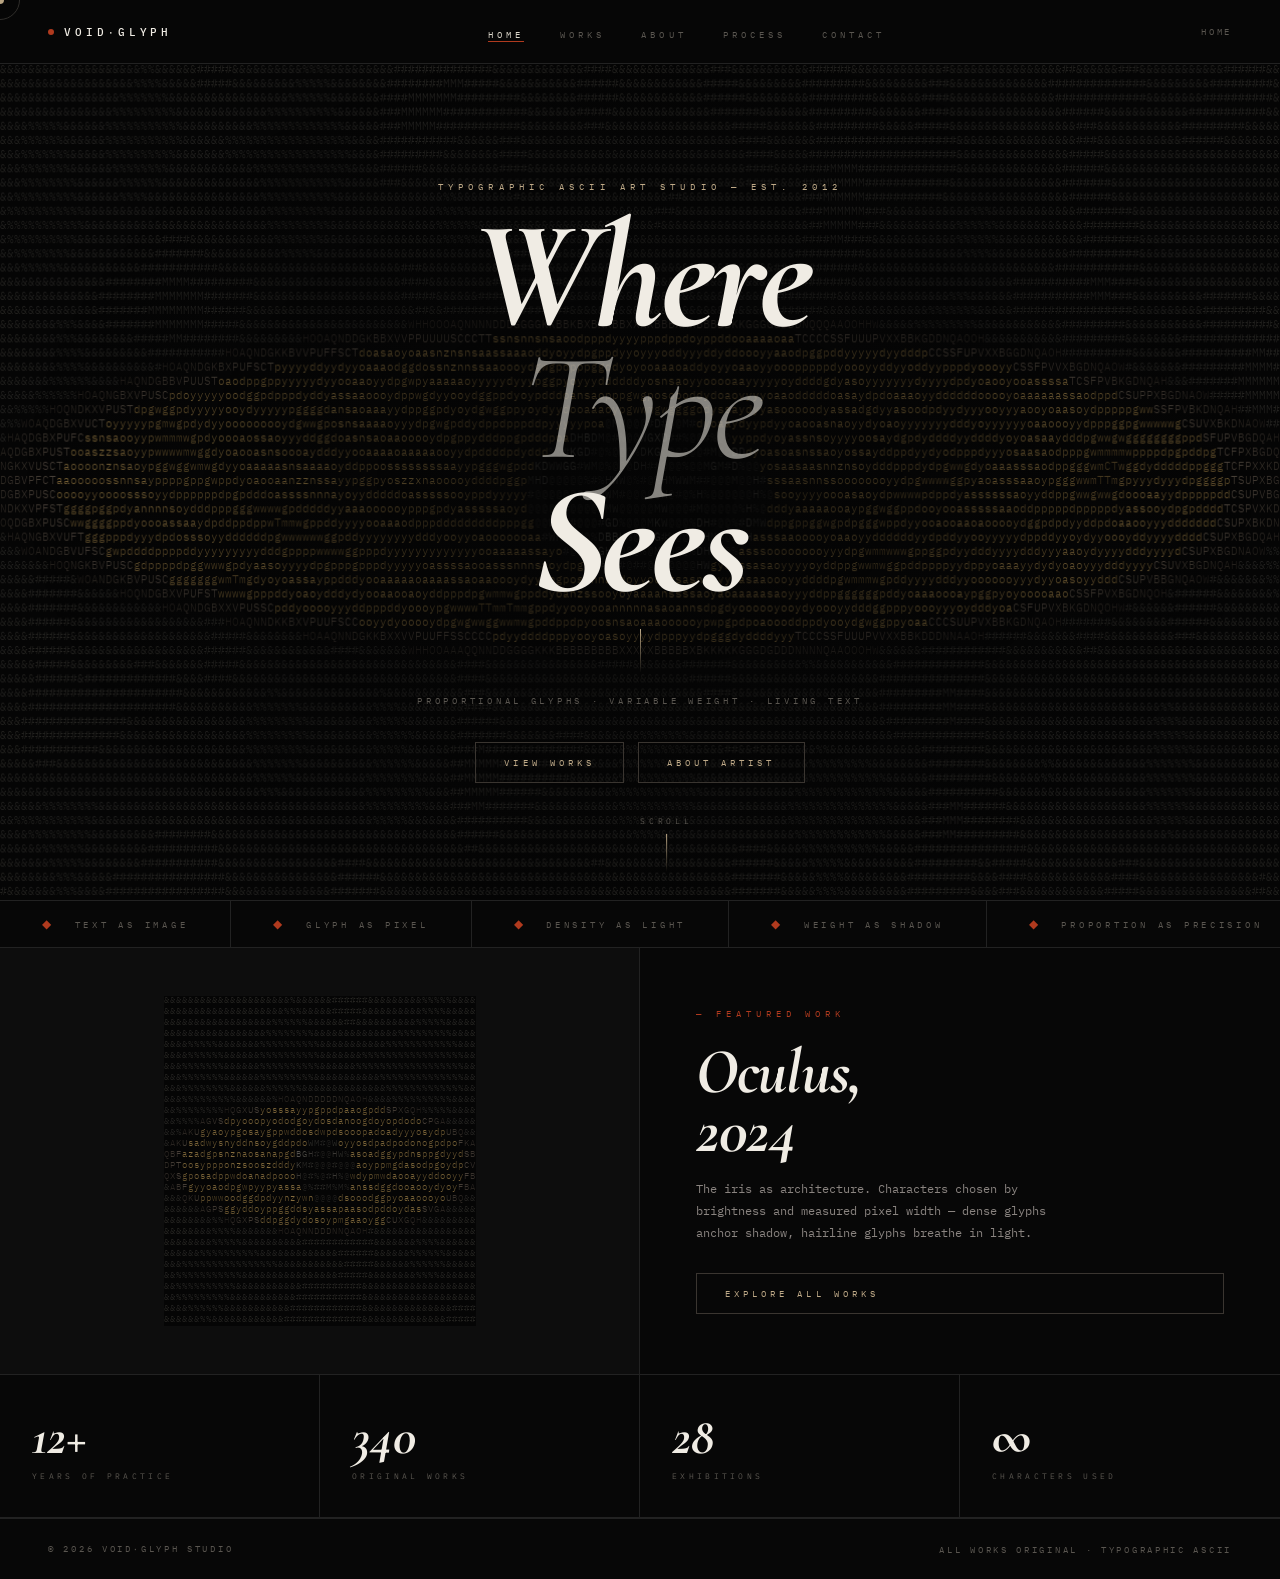
==== commit b124965f: "fix: Cards now render at 24fps, the contact background at 20fps, only the hero at 30fps." ====
--- a/index.html
+++ b/index.html
@@ -5,11 +5,13 @@
 <meta name="viewport" content="width=device-width, initial-scale=1.0">
 <title>VOID∙GLYPH — Where Type Sees</title>
 <link rel="preconnect" href="https://fonts.googleapis.com">
+<link rel="preconnect" href="https://fonts.gstatic.com" crossorigin>
 <link rel="stylesheet" href="https://fonts.googleapis.com/css2?family=Cormorant+Garamond:ital,wght@0,300;0,400;0,600;0,700;1,300;1,400;1,600;1,700&family=IBM+Plex+Mono:ital,wght@0,300;0,400;0,500;1,300;1,400&display=swap">
 <link rel="stylesheet" href="css/design.css">
 <style>
 #hero{position:relative;width:100vw;height:calc(100vh - 64px);overflow:hidden;background:var(--bg)}
-#ascii-bg{position:absolute;top:0;left:0;display:block;width:100%;height:100%;image-rendering:pixelated}
+/* PERF: canvas uses CSS to fill; pixel dims set by JS */
+#ascii-bg{position:absolute;top:0;left:0;width:100%;height:100%;display:block}
 .hero-halo{position:absolute;inset:0;background:radial-gradient(ellipse 48% 52% at 50% 50%,rgba(5,5,5,.72) 0%,rgba(5,5,5,.35) 50%,transparent 100%);pointer-events:none;z-index:5}
 .hero-center{position:absolute;inset:0;display:flex;flex-direction:column;align-items:center;justify-content:center;z-index:10;pointer-events:none;text-align:center;padding:0 40px}
 .hero-eyebrow{font-size:8.5px;letter-spacing:.6em;color:var(--accent);text-transform:uppercase;margin-bottom:18px;opacity:0;animation:riseIn .8s .7s var(--ease-out) forwards}
@@ -21,10 +23,10 @@
 @keyframes riseIn{from{opacity:0;transform:translateY(18px)}to{opacity:1;transform:none}}
 .scroll-cue{position:absolute;bottom:28px;left:50%;transform:translateX(-50%);z-index:10;display:flex;flex-direction:column;align-items:center;gap:8px;opacity:0;animation:riseIn .7s 2s var(--ease-out) forwards}
 .scroll-cue span{font-size:7.5px;letter-spacing:.5em;color:var(--fg-dim);text-transform:uppercase}
-.scroll-line{width:1px;height:38px;background:linear-gradient(to bottom,var(--accent),transparent);animation:scPulse 2s infinite}
+.scroll-line{width:1px;height:38px;background:linear-gradient(to bottom,var(--accent),transparent);animation:scPulse 2s infinite;will-change:opacity,transform}
 @keyframes scPulse{0%,100%{opacity:.4;transform:scaleY(1)}50%{opacity:1;transform:scaleY(1.25)}}
 .marquee-wrap{border-top:var(--border);border-bottom:var(--border);overflow:hidden;user-select:none}
-.marquee-track{display:flex;width:max-content;animation:mq 28s linear infinite}
+.marquee-track{display:flex;width:max-content;animation:mq 28s linear infinite;will-change:transform}
 .marquee-track:hover{animation-play-state:paused}
 .mq-item{white-space:nowrap;padding:17px 42px;font-size:8.5px;letter-spacing:.44em;color:var(--fg-dim);text-transform:uppercase;border-right:var(--border);display:flex;align-items:center;gap:20px}
 .mq-bullet{color:var(--red);font-size:12px;line-height:1}
@@ -72,6 +74,7 @@
     </div>
     <div class="scroll-cue"><span>Scroll</span><div class="scroll-line"></div></div>
   </section>
+
   <div class="marquee-wrap" aria-hidden="true">
     <div class="marquee-track">
       <div class="mq-item"><span class="mq-bullet">◆</span>Text as Image</div>
@@ -88,6 +91,7 @@
       <div class="mq-item"><span class="mq-bullet">◆</span>Language as Form</div>
     </div>
   </div>
+
   <section class="feat-grid">
     <div class="feat-canvas-wrap fade-up"><canvas id="feat-canvas"></canvas></div>
     <div class="feat-content fade-up">
@@ -97,61 +101,79 @@
       <a href="works.html" class="btn"><span>Explore All Works</span></a>
     </div>
   </section>
+
   <div class="stats-row">
     <div class="stat fade-up"><span class="stat-n">12+</span><span class="stat-l">Years of Practice</span></div>
     <div class="stat fade-up"><span class="stat-n">340</span><span class="stat-l">Original Works</span></div>
     <div class="stat fade-up"><span class="stat-n">28</span><span class="stat-l">Exhibitions</span></div>
     <div class="stat fade-up"><span class="stat-n">∞</span><span class="stat-l">Characters Used</span></div>
   </div>
+
   <footer id="footer"><span>© 2026 VOID∙GLYPH Studio</span><span>All works original · Typographic ASCII</span></footer>
 </div>
+
+<script src="js/ascii-engine.js"></script>
+<script src="js/shared.js"></script>
 <script>
-const Noise=(()=>{const perm=new Uint8Array(512);const src=[151,160,137,91,90,15,131,13,201,95,96,53,194,233,7,225,140,36,103,30,69,142,8,99,37,240,21,10,23,190,6,148,247,120,234,75,0,26,197,62,94,252,219,203,117,35,11,32,57,177,33,88,237,149,56,87,174,20,125,136,171,168,68,175,74,165,71,134,139,48,27,166,77,146,158,231,83,111,229,122,60,211,133,230,220,105,92,41,55,46,245,40,244,102,143,54,65,25,63,161,1,216,80,73,209,76,132,187,208,89,18,169,200,196,135,130,116,188,159,86,164,100,109,198,173,186,3,64,52,217,226,250,124,123,5,202,38,147,118,126,255,82,85,212,207,206,59,227,47,16,58,17,182,189,28,42,223,183,170,213,119,248,152,2,44,154,163,70,221,153,101,155,167,43,172,9,129,22,39,253,19,98,108,110,79,113,224,232,178,185,112,104,218,246,97,228,251,34,242,193,238,210,144,12,191,179,162,241,81,51,145,235,249,14,239,107,49,192,214,31,181,199,106,157,184,84,204,176,115,121,50,45,127,4,150,254,138,236,205,93,222,114,67,29,24,72,243,141,128,195,78,66,215,61,156,180];
-for(let i=0;i<256;i++)perm[i]=perm[i+256]=src[i];
-const fade=t=>t*t*t*(t*(t*6-15)+10);const lerp=(a,b,t)=>a+t*(b-a);const grad=(h,x,y)=>{const v=h&3,u=v<2?x:y,w=v<2?y:x;return((h&1)?-u:u)+((h&2)?-w:w);};
-function n2(x,y){const X=Math.floor(x)&255,Y=Math.floor(y)&255;x-=Math.floor(x);y-=Math.floor(y);const u=fade(x),v=fade(y),a=perm[X]+Y,b=perm[X+1]+Y;return lerp(lerp(grad(perm[a],x,y),grad(perm[b],x-1,y),u),lerp(grad(perm[a+1],x,y-1),grad(perm[b+1],x-1,y-1),u),v);}
-function fbm(x,y,oct=4,lac=2.1,gain=0.5){let v=0,a=0.5,f=1,mx=0;for(let i=0;i<oct;i++){v+=n2(x*f,y*f)*a;mx+=a;a*=gain;f*=lac;}return v/mx;}
-return{n2,fbm};})();
-const RAMP=" .'`,-_:;~!|lIi1/\\(){}[]rftjcvxznsaoeykhdpqgwmTCSFUPVXBKGDNQAOHWM#&%$@";
-function charAt(b){return RAMP[Math.floor(Math.pow(1-Math.max(0,Math.min(1,b)),1)*(RAMP.length-1))];}
-const cWarm=b=>{const v=Math.round(b*210+28);return`rgb(${v},${Math.round(v*.97)},${Math.round(v*.9)})`;};
-function sceneEye(c,r,cols,rows,t){
-  const nx=(c/cols)*2-1,ny=(r/rows)*2-1,ex=nx,ey=ny*2.5,eyeD=Math.sqrt(ex*ex+ey*ey)-1.0;
-  if(eyeD>0.04){const b=(Noise.fbm(c*.055+t*.08,r*.07+t*.06,2)*.5+.5)*.08;return{ch:charAt(b),color:cWarm(b)};}
-  if(eyeD>-0.08){const whiteB=(0.08-eyeD)/0.12*.55,vein=Noise.fbm(c*.3+t*.02,r*.3,3)*.5+.5,b=whiteB*(0.4+vein*.1);return{ch:charAt(b),color:`rgb(${Math.round(b*180+18)},${Math.round(b*160+15)},${Math.round(b*140+12)})`};}
-  const px=Math.sin(t*.38)*.04,py=Math.cos(t*.28)*.025,pd=Math.sqrt((nx-px)**2+(ny-py)**2);
-  if(pd<0.19){const b=(Noise.fbm(c*.3+t,r*.3+t*.7,2)*.5+.5)*.05;return{ch:charAt(b),color:cWarm(b)};}
-  const angle=Math.atan2(ny-py,nx-px),ir1=Noise.fbm(Math.cos(angle)*4+t*.22,Math.sin(angle)*4+pd*7,4)*.5+.5,ir2=Noise.fbm(pd*6+t*.1,angle*1.6,3)*.5+.5,ir3=Noise.fbm(c*.18+t*.15,r*.18,2)*.5+.5,edgeFade=Math.max(0,1-Math.pow(Math.abs(eyeD)*18,0.4));
-  const clamp=Math.max(0.08,Math.min(0.94,(ir1*.45+ir2*.35+ir3*.15+edgeFade*.05)*.88+.06));
-  return{ch:charAt(clamp),color:`rgb(${Math.round(clamp*195+18)},${Math.round(clamp*160+14)},${Math.round(clamp*90+8)})`};
-}
-function renderHero(canvas,t){
-  const rect=canvas.getBoundingClientRect(),W=Math.floor(rect.width),H=Math.floor(rect.height);if(!W||!H)return;
-  const fs=11,cw=Math.ceil(fs*.605),ch=Math.ceil(fs*1.2),cols=Math.ceil(W/cw),rows=Math.ceil(H/ch);
-  if(canvas.width!==W||canvas.height!==H){canvas.width=W;canvas.height=H;}
-  const ctx=canvas.getContext('2d');ctx.fillStyle='#050505';ctx.fillRect(0,0,W,H);ctx.font=`300 ${fs}px 'IBM Plex Mono',monospace`;ctx.textBaseline='top';
-  for(let r=0;r<rows;r++)for(let c=0;c<cols;c++){const{ch:char,color}=sceneEye(c,r,cols,rows,t);ctx.fillStyle=color;ctx.fillText(char,c*cw,r*ch);}
-}
-function renderToCanvas(canvas,cols,rows,fn,t,fs=11){
-  const cw=Math.ceil(fs*.605),ch=Math.ceil(fs*1.2),W=cols*cw,H=rows*ch;
-  if(canvas.width!==W)canvas.width=W;if(canvas.height!==H)canvas.height=H;
-  const ctx=canvas.getContext('2d');ctx.fillStyle='#050505';ctx.fillRect(0,0,W,H);ctx.font=`300 ${fs}px 'IBM Plex Mono',monospace`;ctx.textBaseline='top';
-  for(let r=0;r<rows;r++)for(let c=0;c<cols;c++){const{ch:char,color}=fn(c,r,cols,rows,t);ctx.fillStyle=color;ctx.fillText(char,c*cw,r*ch);}
-}
-let heroRaf,t=0;
-function heroLoop(){renderHero(document.getElementById('ascii-bg'),t);t+=.016;heroRaf=requestAnimationFrame(heroLoop);}
-function init(){
-  if(document.fonts&&document.fonts.ready)document.fonts.ready.then(()=>heroLoop());else setTimeout(heroLoop,300);
-  const feat=document.getElementById('feat-canvas');
-  if(feat){let ft=0;const iob=new IntersectionObserver(([e])=>{if(e.isIntersecting){const loop=()=>{renderToCanvas(feat,52,30,sceneEye,ft,9);ft+=.016;requestAnimationFrame(loop);};loop();iob.disconnect();}},{threshold:.05});iob.observe(feat);}
-}
-init();
-let rt;window.addEventListener('resize',()=>{clearTimeout(rt);rt=setTimeout(()=>{cancelAnimationFrame(heroRaf);t=0;heroLoop();},200);});
-(function(){const dot=document.getElementById('cursor'),trail=document.getElementById('cursor-trail');if(!dot||!trail)return;let mx=0,my=0,tx=0,ty=0;document.addEventListener('mousemove',e=>{mx=e.clientX;my=e.clientY;});document.querySelectorAll('a,button').forEach(el=>{el.addEventListener('mouseenter',()=>dot.classList.add('hover'));el.addEventListener('mouseleave',()=>dot.classList.remove('hover'));});(function loop(){tx+=(mx-tx)*.15;ty+=(my-ty)*.15;dot.style.left=mx+'px';dot.style.top=my+'px';trail.style.left=tx+'px';trail.style.top=ty+'px';requestAnimationFrame(loop);})();})();
-(function(){const obs=new IntersectionObserver(e=>{e.forEach(x=>{if(x.isIntersecting){x.target.classList.add('visible');obs.unobserve(x.target);}});},{threshold:.1});document.querySelectorAll('.fade-up').forEach(el=>obs.observe(el));})();
-document.querySelector('.page-wrap').classList.add('page-enter');
-document.getElementById('nav-indicator').textContent='Home';
-document.querySelectorAll('.nav-links a').forEach(a=>{if(a.getAttribute('href')==='index.html')a.classList.add('active');});
+'use strict';
+// Wait for fonts before any render
+(function init() {
+  const heroBg  = document.getElementById('ascii-bg');
+  const featCvs = document.getElementById('feat-canvas');
+
+  // Cache contexts once
+  const heroCtx = heroBg.getContext('2d');
+  const featCtx = featCvs.getContext('2d');
+
+  function startHero() {
+    // Hero: 30fps — full viewport, most expensive
+    ASCII.Scheduler.add('hero', t => {
+      ASCII.renderFill(heroBg, heroCtx, ASCII.scenes.eye, t, 11);
+    }, 30);
+  }
+
+  // Featured canvas: lazy via IntersectionObserver, 24fps
+  const featObs = new IntersectionObserver(([e]) => {
+    if (e.isIntersecting) {
+      ASCII.Scheduler.add('feat', t => {
+        ASCII.renderFixed(featCvs, featCtx, 52, 30, ASCII.scenes.eye, t, 9);
+      }, 24);
+      featObs.disconnect();
+    }
+  }, { threshold: 0.05 });
+  featObs.observe(featCvs);
+
+  // Pause hero when tab hidden
+  document.addEventListener('visibilitychange', () => {
+    if (document.hidden) {
+      ASCII.Scheduler.remove('hero');
+      ASCII.Scheduler.remove('feat');
+    } else {
+      startHero();
+    }
+  });
+
+  // Resize: debounced, only re-renders, loop continues naturally
+  let resizeTimer;
+  window.addEventListener('resize', () => {
+    clearTimeout(resizeTimer);
+    resizeTimer = setTimeout(() => {
+      // Force canvas resize on next frame by clearing cached dims
+      heroBg.width = 0;
+    }, 200);
+  }, { passive: true });
+
+  if (document.fonts && document.fonts.ready) {
+    document.fonts.ready.then(startHero);
+  } else {
+    setTimeout(startHero, 300);
+  }
+})();
+
+document.getElementById('nav-indicator').textContent = 'Home';
+document.querySelectorAll('.nav-links a').forEach(a => {
+  if (a.getAttribute('href') === 'index.html') a.classList.add('active');
+});
 </script>
 </body>
-</html>+</html>
--- a/css/design.css
+++ b/css/design.css
@@ -21,51 +21,219 @@
 
 *, *::before, *::after { margin: 0; padding: 0; box-sizing: border-box; }
 html { scroll-behavior: smooth; font-size: 16px; }
-body { background: var(--bg); color: var(--fg); font-family: var(--font-mono); overflow-x: hidden; cursor: none; -webkit-font-smoothing: antialiased; }
+body {
+  background: var(--bg);
+  color: var(--fg);
+  font-family: var(--font-mono);
+  overflow-x: hidden;
+  cursor: none;
+  -webkit-font-smoothing: antialiased;
+}
 a { color: inherit; text-decoration: none; }
 img { display: block; }
 
-#cursor { position: fixed; width: 8px; height: 8px; background: var(--accent); border-radius: 50%; pointer-events: none; z-index: 9999; transform: translate(-50%, -50%); transition: width 0.2s, height 0.2s, background 0.2s; mix-blend-mode: difference; }
+/* ── CURSOR: transform-based (compositor thread, no layout) ── */
+#cursor {
+  position: fixed;
+  width: 8px;
+  height: 8px;
+  background: var(--accent);
+  border-radius: 50%;
+  pointer-events: none;
+  z-index: 9999;
+  /* PERF: top/left:0 + transform avoids layout on every mousemove */
+  top: 0; left: 0;
+  transform: translate(-50%, -50%);
+  transition: width 0.2s, height 0.2s, background 0.2s;
+  mix-blend-mode: difference;
+  will-change: transform;
+}
 #cursor.hover { width: 32px; height: 32px; }
-#cursor-trail { position: fixed; width: 40px; height: 40px; border: 1px solid var(--fg-dim); border-radius: 50%; pointer-events: none; z-index: 9998; transform: translate(-50%, -50%); transition: all 0.12s var(--ease-out); opacity: 0.5; }
-
-#nav { position: fixed; top: 0; left: 0; right: 0; z-index: 100; padding: 0 48px; height: 64px; display: flex; align-items: center; justify-content: space-between; border-bottom: var(--border); background: rgba(7,7,7,0.92); backdrop-filter: blur(12px); -webkit-backdrop-filter: blur(12px); }
-.nav-logo { font-family: var(--font-mono); font-size: 11px; font-weight: 500; letter-spacing: 0.35em; color: var(--bright); text-transform: uppercase; display: flex; align-items: center; gap: 10px; }
-.nav-logo-dot { width: 6px; height: 6px; background: var(--red); border-radius: 50%; animation: pulse 2s infinite; }
-@keyframes pulse { 0%, 100% { opacity: 1; transform: scale(1); } 50% { opacity: 0.4; transform: scale(0.6); } }
+
+#cursor-trail {
+  position: fixed;
+  width: 40px;
+  height: 40px;
+  border: 1px solid var(--fg-dim);
+  border-radius: 50%;
+  pointer-events: none;
+  z-index: 9998;
+  top: 0; left: 0;
+  transform: translate(-50%, -50%);
+  opacity: 0.5;
+  will-change: transform;
+}
+
+/* ── NAV ── */
+#nav {
+  position: fixed;
+  top: 0; left: 0; right: 0;
+  z-index: 100;
+  padding: 0 48px;
+  height: 64px;
+  display: flex;
+  align-items: center;
+  justify-content: space-between;
+  border-bottom: var(--border);
+  background: rgba(7,7,7,0.92);
+  backdrop-filter: blur(12px);
+  -webkit-backdrop-filter: blur(12px);
+  will-change: transform; /* keeps nav on its own composite layer */
+}
+.nav-logo {
+  font-family: var(--font-mono);
+  font-size: 11px;
+  font-weight: 500;
+  letter-spacing: 0.35em;
+  color: var(--bright);
+  text-transform: uppercase;
+  display: flex;
+  align-items: center;
+  gap: 10px;
+}
+.nav-logo-dot {
+  width: 6px; height: 6px;
+  background: var(--red);
+  border-radius: 50%;
+  animation: pulse 2s infinite;
+  will-change: opacity, transform;
+}
+@keyframes pulse {
+  0%, 100% { opacity: 1; transform: scale(1); }
+  50%       { opacity: 0.4; transform: scale(0.6); }
+}
 .nav-links { display: flex; gap: 36px; list-style: none; }
-.nav-links a { font-size: 9px; letter-spacing: 0.45em; color: var(--fg-dim); text-transform: uppercase; position: relative; transition: color 0.3s; }
-.nav-links a::after { content: ''; position: absolute; bottom: -2px; left: 0; right: 0; height: 1px; background: var(--accent); transform: scaleX(0); transform-origin: left; transition: transform 0.35s var(--ease-out); }
+.nav-links a {
+  font-size: 9px;
+  letter-spacing: 0.45em;
+  color: var(--fg-dim);
+  text-transform: uppercase;
+  position: relative;
+  transition: color 0.3s;
+}
+.nav-links a::after {
+  content: '';
+  position: absolute;
+  bottom: -2px; left: 0; right: 0;
+  height: 1px;
+  background: var(--accent);
+  transform: scaleX(0);
+  transform-origin: left;
+  transition: transform 0.35s var(--ease-out);
+  will-change: transform;
+}
 .nav-links a:hover { color: var(--accent); }
 .nav-links a:hover::after { transform: scaleX(1); }
 .nav-links a.active { color: var(--fg); }
 .nav-links a.active::after { transform: scaleX(1); background: var(--red); }
-.nav-page-indicator { font-size: 9px; letter-spacing: 0.3em; color: var(--fg-dim); text-transform: uppercase; }
-
+.nav-page-indicator {
+  font-size: 9px;
+  letter-spacing: 0.3em;
+  color: var(--fg-dim);
+  text-transform: uppercase;
+}
+
+/* ── LAYOUT ── */
 .page-wrap { padding-top: 64px; min-height: 100vh; }
-.ascii-render { font-family: var(--font-mono); font-weight: 300; white-space: pre; line-height: 1.2; letter-spacing: 0.5px; color: var(--fg); overflow: hidden; display: block; }
-.label { font-size: 9px; letter-spacing: 0.55em; color: var(--red); text-transform: uppercase; display: block; margin-bottom: 24px; }
-.display { font-family: var(--font-display); font-weight: 700; font-style: italic; color: var(--bright); line-height: 0.92; letter-spacing: -0.02em; }
-
-.btn { display: inline-flex; align-items: center; gap: 12px; font-family: var(--font-mono); font-size: 9px; letter-spacing: 0.45em; text-transform: uppercase; color: var(--accent); border: var(--border-accent); padding: 14px 28px; transition: all 0.3s; position: relative; overflow: hidden; }
-.btn::before { content: ''; position: absolute; inset: 0; background: var(--accent); transform: translateX(-101%); transition: transform 0.4s var(--ease-out); }
+
+.ascii-render {
+  font-family: var(--font-mono);
+  font-weight: 300;
+  white-space: pre;
+  line-height: 1.2;
+  letter-spacing: 0.5px;
+  color: var(--fg);
+  overflow: hidden;
+  display: block;
+}
+.label {
+  font-size: 9px;
+  letter-spacing: 0.55em;
+  color: var(--red);
+  text-transform: uppercase;
+  display: block;
+  margin-bottom: 24px;
+}
+.display {
+  font-family: var(--font-display);
+  font-weight: 700;
+  font-style: italic;
+  color: var(--bright);
+  line-height: 0.92;
+  letter-spacing: -0.02em;
+}
+
+/* ── BUTTON ── */
+.btn {
+  display: inline-flex;
+  align-items: center;
+  gap: 12px;
+  font-family: var(--font-mono);
+  font-size: 9px;
+  letter-spacing: 0.45em;
+  text-transform: uppercase;
+  color: var(--accent);
+  border: var(--border-accent);
+  padding: 14px 28px;
+  transition: color 0.3s;
+  position: relative;
+  overflow: hidden;
+}
+.btn::before {
+  content: '';
+  position: absolute;
+  inset: 0;
+  background: var(--accent);
+  transform: translateX(-101%);
+  transition: transform 0.4s var(--ease-out);
+  will-change: transform;
+}
 .btn:hover { color: var(--bg); }
 .btn:hover::before { transform: translateX(0); }
 .btn span { position: relative; z-index: 1; }
 
-#footer { border-top: var(--border); padding: 24px 48px; display: flex; justify-content: space-between; align-items: center; }
-#footer span { font-size: 9px; letter-spacing: 0.3em; color: var(--fg-dim); text-transform: uppercase; }
-
+/* ── FOOTER ── */
+#footer {
+  border-top: var(--border);
+  padding: 24px 48px;
+  display: flex;
+  justify-content: space-between;
+  align-items: center;
+}
+#footer span {
+  font-size: 9px;
+  letter-spacing: 0.3em;
+  color: var(--fg-dim);
+  text-transform: uppercase;
+}
+
+/* ── ANIMATIONS ── */
 .page-enter { animation: pageIn 0.6s var(--ease-out) forwards; }
-@keyframes pageIn { from { opacity: 0; transform: translateY(16px); } to { opacity: 1; transform: translateY(0); } }
-@keyframes fadeUp { from { opacity: 0; transform: translateY(24px); } to { opacity: 1; transform: translateY(0); } }
+@keyframes pageIn {
+  from { opacity: 0; transform: translateY(16px); }
+  to   { opacity: 1; transform: translateY(0); }
+}
+@keyframes fadeUp {
+  from { opacity: 0; transform: translateY(24px); }
+  to   { opacity: 1; transform: translateY(0); }
+}
 .fade-up { opacity: 0; }
 .fade-up.visible { animation: fadeUp 0.8s var(--ease-out) forwards; }
 
+/* ── SCROLLBAR ── */
 ::-webkit-scrollbar { width: 3px; }
 ::-webkit-scrollbar-track { background: var(--bg); }
 ::-webkit-scrollbar-thumb { background: var(--fg-dim); }
 ::selection { background: var(--accent2); color: var(--bright); }
 
-@media (max-width: 768px) { #nav { padding: 0 24px; } .nav-page-indicator { display: none; } .nav-links { gap: 20px; } #footer { padding: 20px 24px; flex-direction: column; gap: 8px; text-align: center; } }
-@media (max-width: 480px) { .nav-links { gap: 14px; } .nav-links a { letter-spacing: 0.25em; } }
+/* ── RESPONSIVE ── */
+@media (max-width: 768px) {
+  #nav { padding: 0 24px; }
+  .nav-page-indicator { display: none; }
+  .nav-links { gap: 20px; }
+  #footer { padding: 20px 24px; flex-direction: column; gap: 8px; text-align: center; }
+}
+@media (max-width: 480px) {
+  .nav-links { gap: 14px; }
+  .nav-links a { letter-spacing: 0.25em; }
+}
